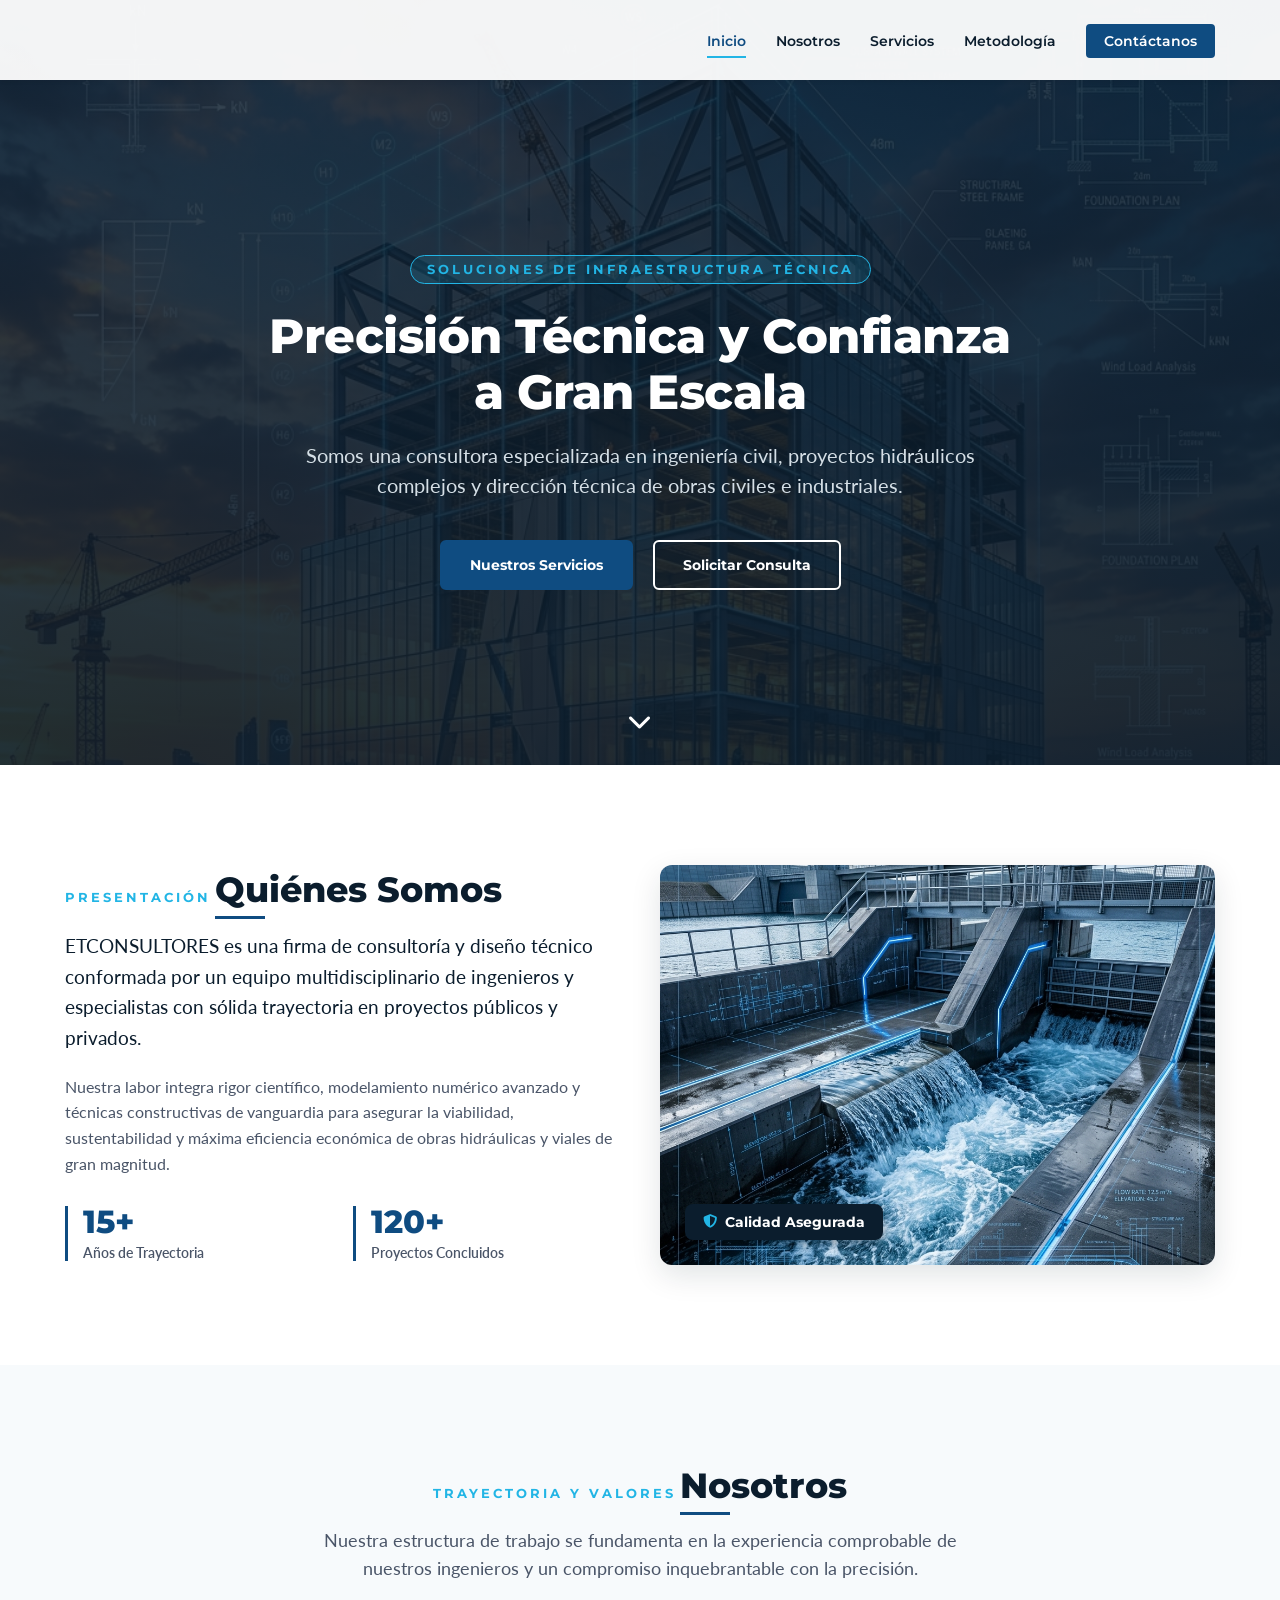
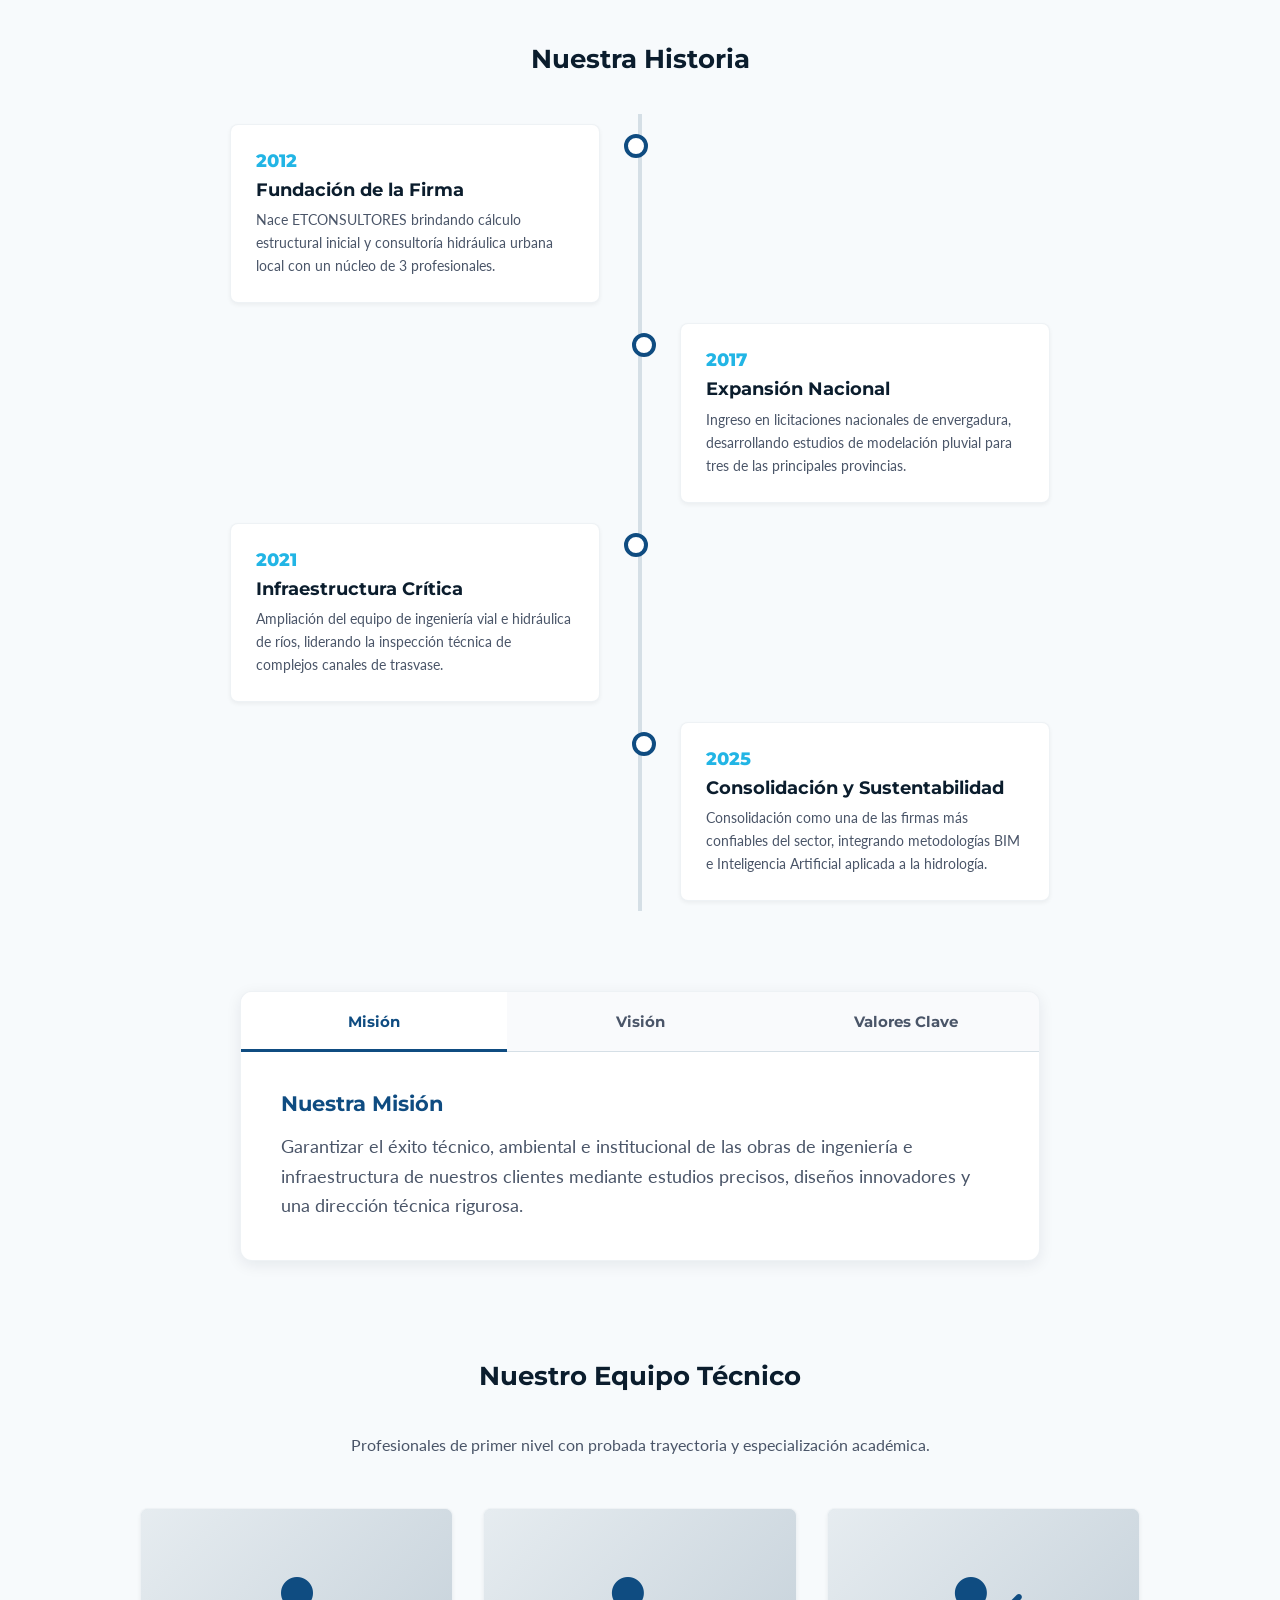
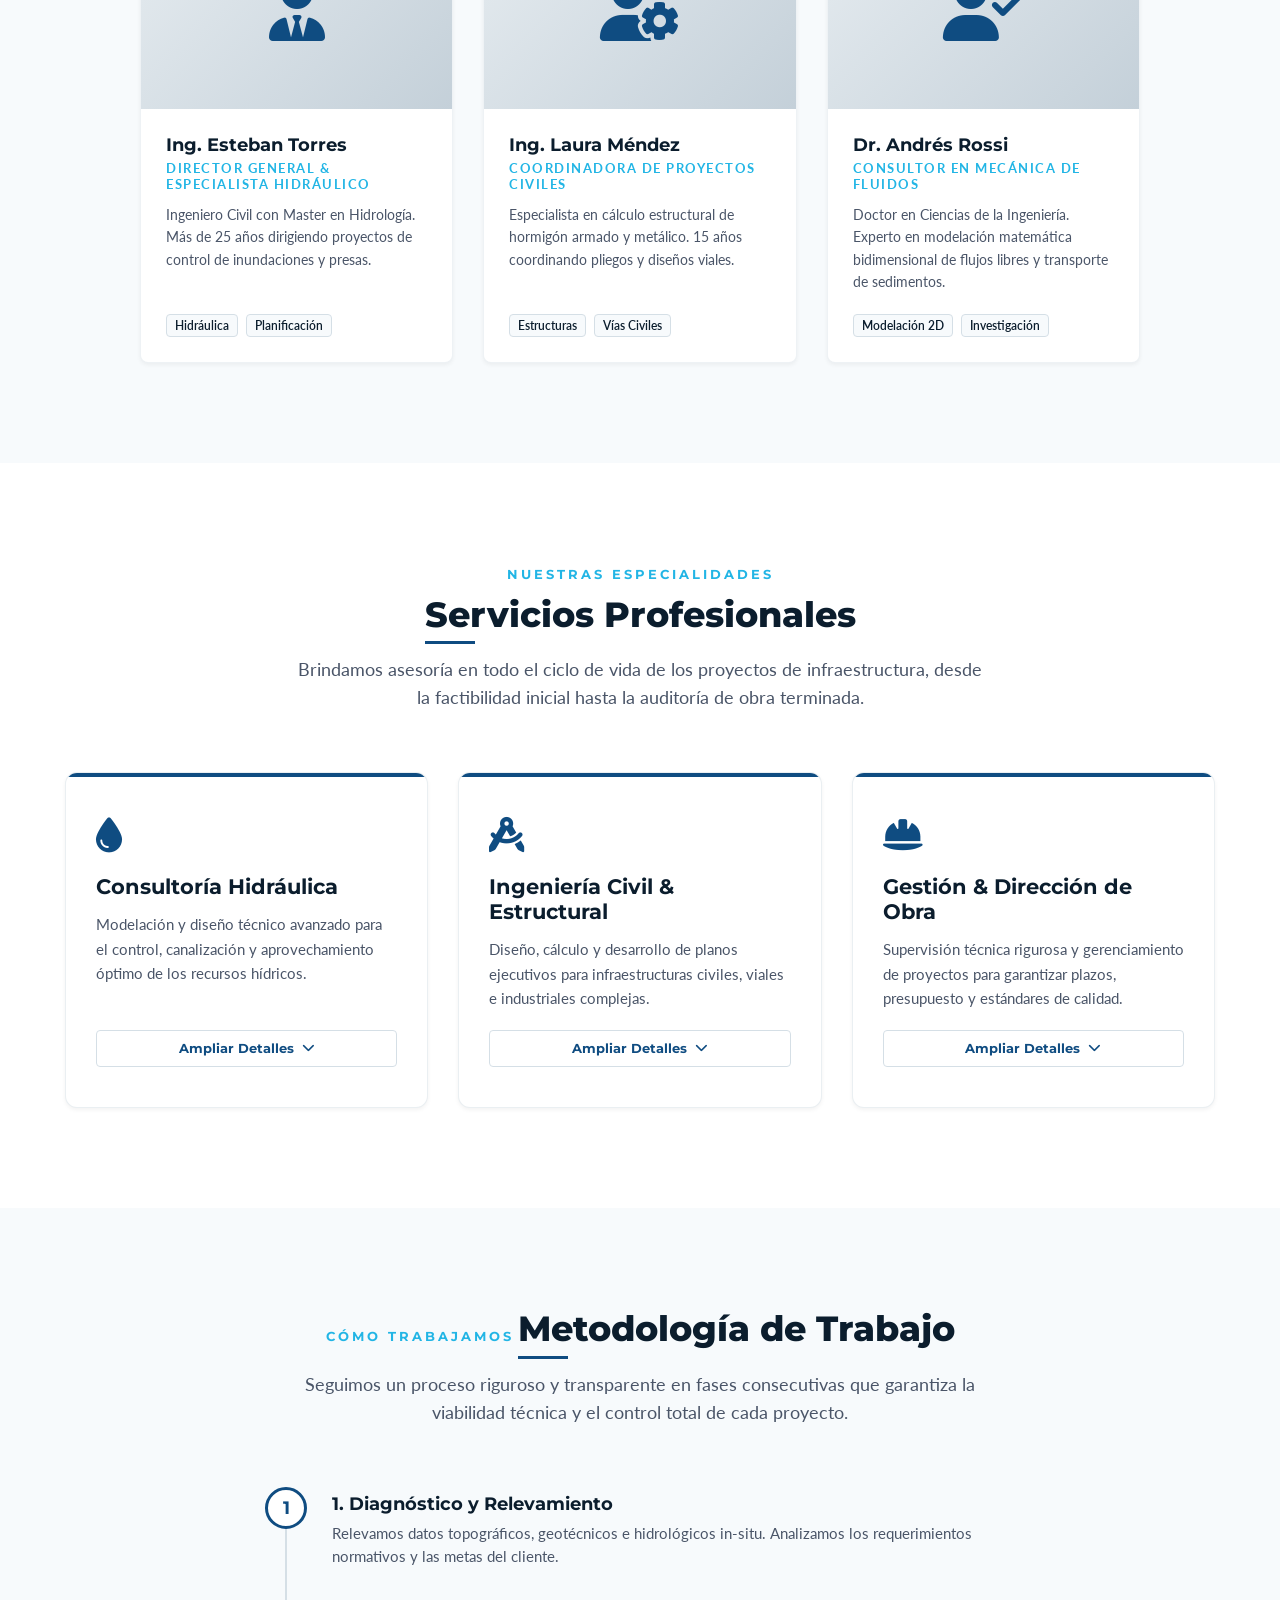
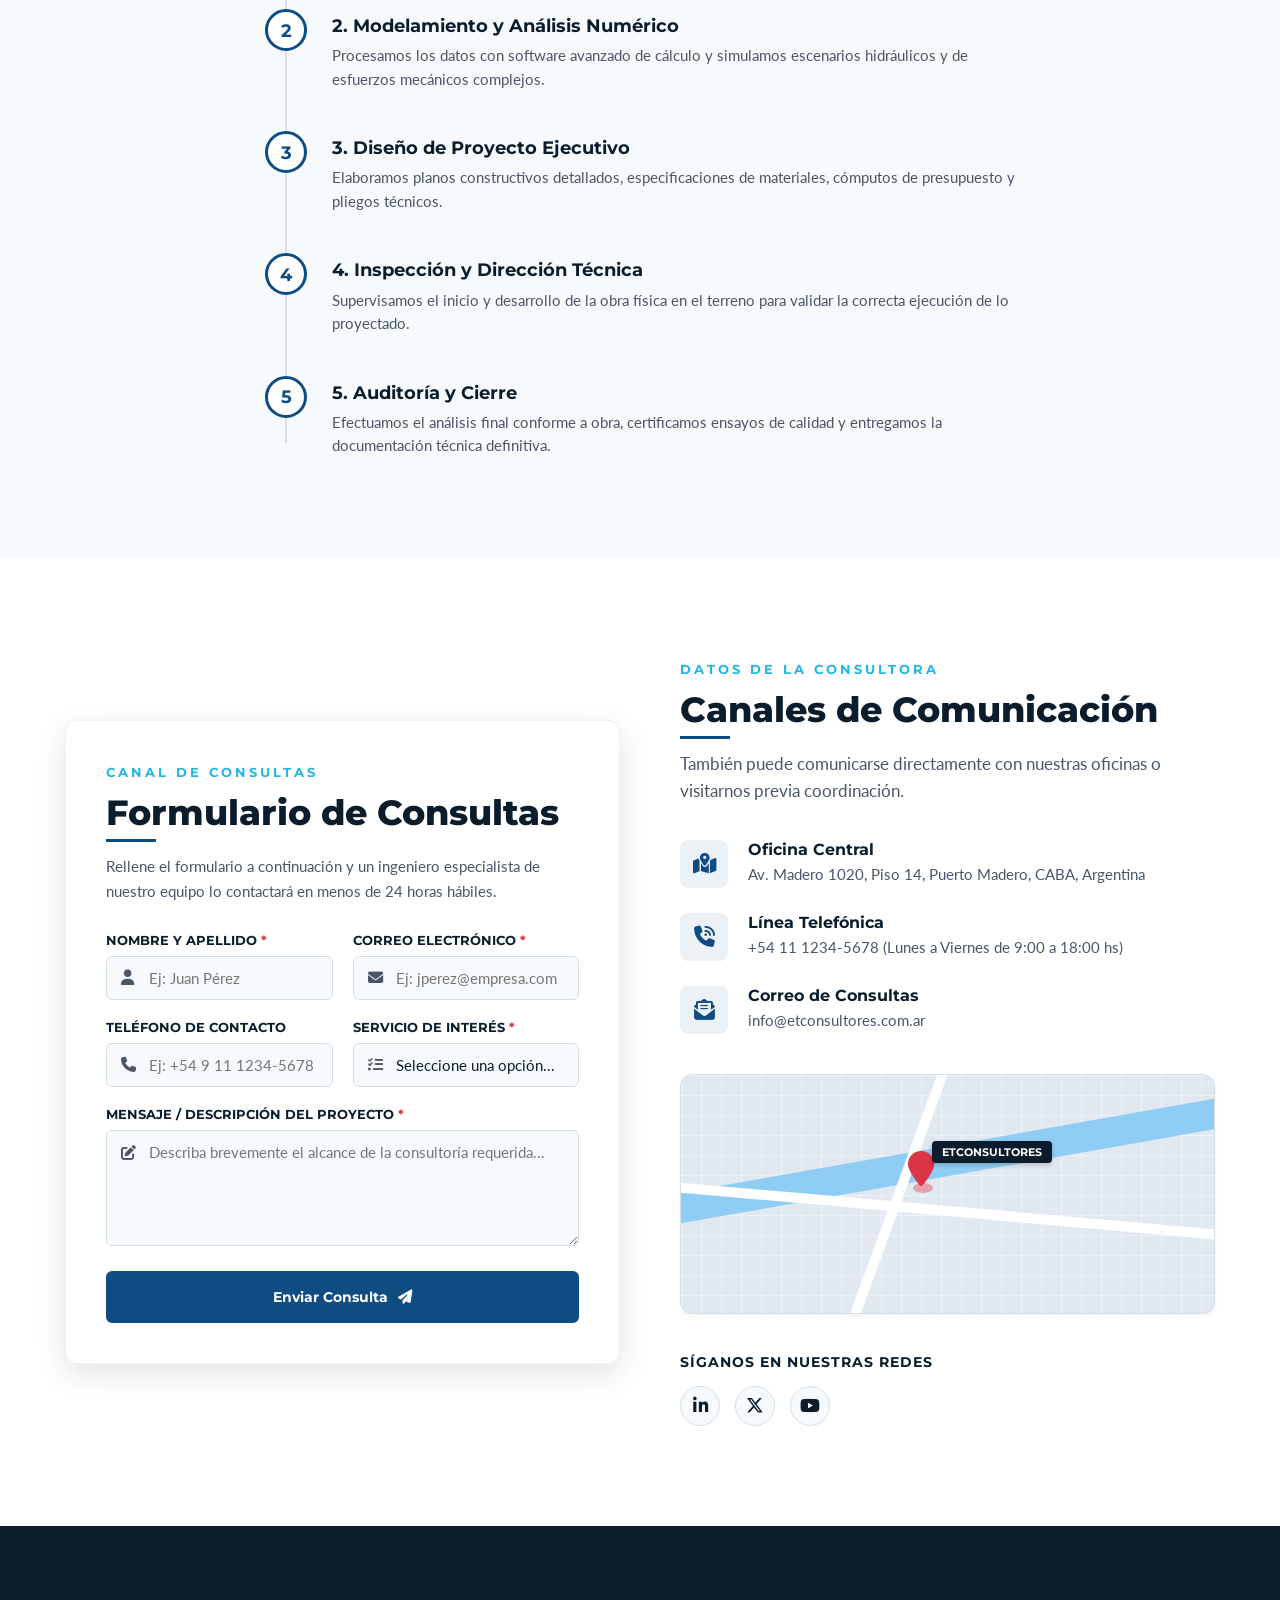
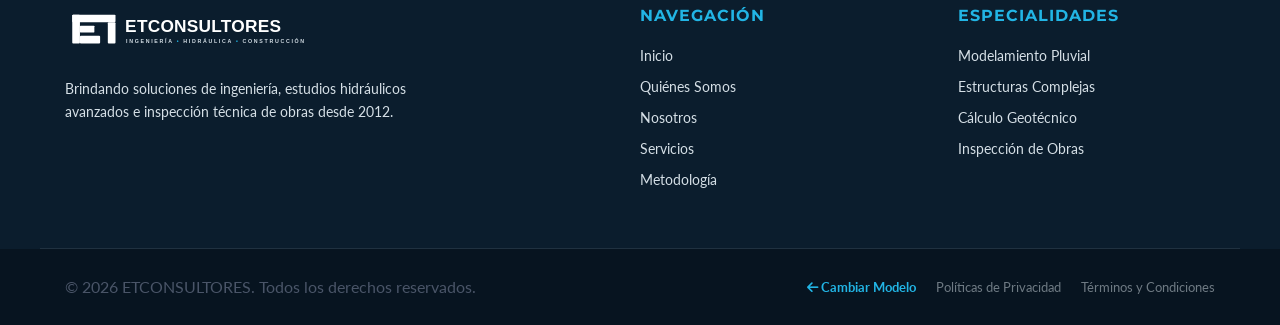
==== model-a/index.html @ f9a7a89b "feat: implement project framework with multi-model landing portal and initial site mockups" ====
<!DOCTYPE html>
<html lang="es">
<head>
  <meta charset="UTF-8">
  <meta name="viewport" content="width=device-width, initial-scale=1.0">
  <meta name="description" content="ETCONSULTORES - Consultoría líder en ingeniería civil, infraestructura hidráulica y gestión de construcción. Experiencia y precisión técnica a gran escala.">
  <title>ETCONSULTORES - Ingeniería • Hidráulica • Construcción</title>
  
  <!-- Preconnect to Google Fonts -->
  <link rel="preconnect" href="https://fonts.googleapis.com">
  <link rel="preconnect" href="https://fonts.gstatic.com" crossorigin>
  <link href="https://fonts.googleapis.com/css2?family=Lato:ital,wght@0,300;0,400;0,700;1,400&family=Montserrat:wght@400;600;700;800&display=swap" rel="stylesheet">
  
  <!-- FontAwesome for icons -->
  <link rel="stylesheet" href="https://cdnjs.cloudflare.com/ajax/libs/font-awesome/6.4.0/css/all.min.css">
  
  <!-- Custom Styles -->
  <link rel="stylesheet" href="styles.css">
</head>
<body>

  <!-- Scroll Progress Indicator -->
  <div class="scroll-progress" id="scrollProgress"></div>

  <!-- Header & Sticky Navigation -->
  <header class="main-header" id="mainHeader">
    <div class="header-container">
      <a href="#inicio" class="logo-link">
        <img src="../assets/logo-dark.svg" alt="ETCONSULTORES Logo" class="header-logo" id="headerLogo">
      </a>
      
      <!-- Desktop Navigation -->
      <nav class="desktop-nav">
        <ul>
          <li><a href="#inicio" class="nav-link active">Inicio</a></li>
          <li><a href="#nosotros" class="nav-link">Nosotros</a></li>
          <li><a href="#servicios" class="nav-link">Servicios</a></li>
          <li><a href="#metodologia" class="nav-link">Metodología</a></li>
          <li><a href="#contacto" class="nav-link btn-nav-cta">Contáctanos</a></li>
        </ul>
      </nav>

      <!-- Mobile Menu Toggle Button -->
      <button class="mobile-menu-toggle" id="menuToggle" aria-label="Abrir menú de navegación">
        <span class="bar"></span>
        <span class="bar"></span>
        <span class="bar"></span>
      </button>
    </div>
  </header>

  <!-- Mobile Overlay Navigation -->
  <div class="mobile-nav-overlay" id="mobileOverlay">
    <nav class="mobile-nav">
      <ul>
        <li><a href="#inicio" class="mobile-nav-link">Inicio</a></li>
        <li><a href="#nosotros" class="mobile-nav-link">Nosotros</a></li>
        <li><a href="#servicios" class="mobile-nav-link">Servicios</a></li>
        <li><a href="#metodologia" class="mobile-nav-link">Metodología</a></li>
        <li><a href="#contacto" class="mobile-nav-link mobile-btn-nav-cta">Contáctanos</a></li>
      </ul>
    </nav>
  </div>

  <main>
    <!-- HERO SECTION -->
    <section id="inicio" class="hero-section" style="background-image: linear-gradient(rgba(11, 29, 45, 0.82), rgba(11, 29, 45, 0.92)), url('../assets/hero-engineering.png');">
      <div class="hero-container">
        <div class="hero-badge animate-on-scroll">SOLUCIONES DE INFRAESTRUCTURA TÉCNICA</div>
        <h1 class="hero-title animate-on-scroll">Precisión Técnica y Confianza a Gran Escala</h1>
        <p class="hero-subtitle animate-on-scroll">
          Somos una consultora especializada en ingeniería civil, proyectos hidráulicos complejos y dirección técnica de obras civiles e industriales.
        </p>
        <div class="hero-actions animate-on-scroll">
          <a href="#servicios" class="btn btn-primary">Nuestros Servicios</a>
          <a href="#contacto" class="btn btn-secondary">Solicitar Consulta</a>
        </div>
      </div>
      <a href="#quienes-somos" class="scroll-down-indicator" aria-label="Bajar a Quiénes Somos">
        <i class="fa-solid fa-chevron-down"></i>
      </a>
    </section>

    <!-- QUIENES SOMOS -->
    <section id="quienes-somos" class="about-summary-section section-padding">
      <div class="container grid-2">
        <div class="about-summary-text animate-on-scroll">
          <span class="section-tag">Presentación</span>
          <h2 class="section-title">Quiénes Somos</h2>
          <p class="text-lead">
            ETCONSULTORES es una firma de consultoría y diseño técnico conformada por un equipo multidisciplinario de ingenieros y especialistas con sólida trayectoria en proyectos públicos y privados.
          </p>
          <p class="text-body">
            Nuestra labor integra rigor científico, modelamiento numérico avanzado y técnicas constructivas de vanguardia para asegurar la viabilidad, sustentabilidad y máxima eficiencia económica de obras hidráulicas y viales de gran magnitud.
          </p>
          <div class="stats-mini-grid">
            <div class="stat-mini-item">
              <span class="stat-number">15+</span>
              <span class="stat-label">Años de Trayectoria</span>
            </div>
            <div class="stat-mini-item">
              <span class="stat-number">120+</span>
              <span class="stat-label">Proyectos Concluidos</span>
            </div>
          </div>
        </div>
        <div class="about-summary-image-wrapper animate-on-scroll">
          <div class="tech-card-image" style="background-image: url('../assets/hero-water.png');">
            <div class="tech-card-badge">
              <i class="fa-solid fa-shield-halved"></i> Calidad Asegurada
            </div>
          </div>
        </div>
      </div>
    </section>

    <!-- NOSOTROS SECTION -->
    <section id="nosotros" class="about-section section-padding bg-light">
      <div class="container">
        <div class="section-header text-center animate-on-scroll">
          <span class="section-tag">Trayectoria y Valores</span>
          <h2 class="section-title">Nosotros</h2>
          <p class="section-desc">
            Nuestra estructura de trabajo se fundamenta en la experiencia comprobable de nuestros ingenieros y un compromiso inquebrantable con la precisión.
          </p>
        </div>

        <!-- TIMELINE HISTÓRICO -->
        <div class="timeline-wrapper animate-on-scroll">
          <h3 class="subsection-title text-center">Nuestra Historia</h3>
          <div class="timeline">
            <div class="timeline-item left">
              <div class="timeline-content">
                <span class="timeline-date">2012</span>
                <h4>Fundación de la Firma</h4>
                <p>Nace ETCONSULTORES brindando cálculo estructural inicial y consultoría hidráulica urbana local con un núcleo de 3 profesionales.</p>
              </div>
            </div>
            <div class="timeline-item right">
              <div class="timeline-content">
                <span class="timeline-date">2017</span>
                <h4>Expansión Nacional</h4>
                <p>Ingreso en licitaciones nacionales de envergadura, desarrollando estudios de modelación pluvial para tres de las principales provincias.</p>
              </div>
            </div>
            <div class="timeline-item left">
              <div class="timeline-content">
                <span class="timeline-date">2021</span>
                <h4>Infraestructura Crítica</h4>
                <p>Ampliación del equipo de ingeniería vial e hidráulica de ríos, liderando la inspección técnica de complejos canales de trasvase.</p>
              </div>
            </div>
            <div class="timeline-item right">
              <div class="timeline-content">
                <span class="timeline-date">2025</span>
                <h4>Consolidación y Sustentabilidad</h4>
                <p>Consolidación como una de las firmas más confiables del sector, integrando metodologías BIM e Inteligencia Artificial aplicada a la hidrología.</p>
              </div>
            </div>
          </div>
        </div>

        <!-- TABS DE MISIÓN, VISIÓN Y VALORES -->
        <div class="tabs-container animate-on-scroll">
          <div class="tabs-header">
            <button class="tab-btn active" data-tab="mision">Misión</button>
            <button class="tab-btn" data-tab="vision">Visión</button>
            <button class="tab-btn" data-tab="valores">Valores Clave</button>
          </div>
          <div class="tabs-content">
            <div class="tab-pane active" id="mision">
              <h4>Nuestra Misión</h4>
              <p class="text-large">
                Garantizar el éxito técnico, ambiental e institucional de las obras de ingeniería e infraestructura de nuestros clientes mediante estudios precisos, diseños innovadores y una dirección técnica rigurosa.
              </p>
            </div>
            <div class="tab-pane" id="vision">
              <h4>Nuestra Visión</h4>
              <p class="text-large">
                Consolidarnos para el año 2030 como la consultora técnica de referencia en ingeniería hidráulica e infraestructura en la región, reconocida por la excelencia analítica, ética profesional e innovación sustentable.
              </p>
            </div>
            <div class="tab-pane" id="valores">
              <h4>Nuestros Valores</h4>
              <div class="valores-grid">
                <div class="valor-card">
                  <i class="fa-solid fa-compass-drafting"></i>
                  <h5>Ingeniería</h5>
                  <p>Soluciones basadas en ciencia y análisis técnico estricto.</p>
                </div>
                <div class="valor-card">
                  <i class="fa-solid fa-bullseye"></i>
                  <h5>Precisión</h5>
                  <p>Modelamiento riguroso y tolerancias óptimas.</p>
                </div>
                <div class="valor-card">
                  <i class="fa-solid fa-building-columns"></i>
                  <h5>Infraestructura</h5>
                  <p>Desarrollo con visión a largo plazo para las comunidades.</p>
                </div>
                <div class="valor-card">
                  <i class="fa-solid fa-handshake"></i>
                  <h5>Confianza</h5>
                  <p>Transparencia técnica y compromiso ético mutuo.</p>
                </div>
              </div>
            </div>
          </div>
        </div>

        <!-- PROFESIONALES DEL EQUIPO -->
        <div class="team-wrapper animate-on-scroll">
          <h3 class="subsection-title text-center">Nuestro Equipo Técnico</h3>
          <p class="subsection-subtitle text-center">Profesionales de primer nivel con probada trayectoria y especialización académica.</p>
          
          <div class="team-grid">
            <!-- Team 1 -->
            <div class="team-card">
              <div class="team-img-placeholder">
                <i class="fa-solid fa-user-tie"></i>
              </div>
              <div class="team-info">
                <h4>Ing. Esteban Torres</h4>
                <span class="team-role">Director General & Especialista Hidráulico</span>
                <p class="team-desc">
                  Ingeniero Civil con Master en Hidrología. Más de 25 años dirigiendo proyectos de control de inundaciones y presas.
                </p>
                <div class="team-skills">
                  <span class="skill-tag">Hidráulica</span>
                  <span class="skill-tag">Planificación</span>
                </div>
              </div>
            </div>
            
            <!-- Team 2 -->
            <div class="team-card">
              <div class="team-img-placeholder">
                <i class="fa-solid fa-user-gear"></i>
              </div>
              <div class="team-info">
                <h4>Ing. Laura Méndez</h4>
                <span class="team-role">Coordinadora de Proyectos Civiles</span>
                <p class="team-desc">
                  Especialista en cálculo estructural de hormigón armado y metálico. 15 años coordinando pliegos y diseños viales.
                </p>
                <div class="team-skills">
                  <span class="skill-tag">Estructuras</span>
                  <span class="skill-tag">Vías Civiles</span>
                </div>
              </div>
            </div>
            
            <!-- Team 3 -->
            <div class="team-card">
              <div class="team-img-placeholder">
                <i class="fa-solid fa-user-check"></i>
              </div>
              <div class="team-info">
                <h4>Dr. Andrés Rossi</h4>
                <span class="team-role">Consultor en Mecánica de Fluidos</span>
                <p class="team-desc">
                  Doctor en Ciencias de la Ingeniería. Experto en modelación matemática bidimensional de flujos libres y transporte de sedimentos.
                </p>
                <div class="team-skills">
                  <span class="skill-tag">Modelación 2D</span>
                  <span class="skill-tag">Investigación</span>
                </div>
              </div>
            </div>
          </div>
        </div>
      </div>
    </section>

    <!-- SERVICIOS SECTION -->
    <section id="servicios" class="services-section section-padding">
      <div class="container">
        <div class="section-header text-center animate-on-scroll">
          <span class="section-tag">Nuestras Especialidades</span>
          <h2 class="section-title">Servicios Profesionales</h2>
          <p class="section-desc">
            Brindamos asesoría en todo el ciclo de vida de los proyectos de infraestructura, desde la factibilidad inicial hasta la auditoría de obra terminada.
          </p>
        </div>

        <div class="services-grid">
          <!-- Service Card 1 -->
          <div class="service-card animate-on-scroll">
            <div class="service-icon"><i class="fa-solid fa-droplet"></i></div>
            <h3>Consultoría Hidráulica</h3>
            <p class="service-summary">
              Modelación y diseño técnico avanzado para el control, canalización y aprovechamiento óptimo de los recursos hídricos.
            </p>
            <div class="service-details">
              <h4>Alcance del Servicio:</h4>
              <ul>
                <li>Estudios de crecidas e inundabilidad fluvial y pluvial.</li>
                <li>Diseño de presas, aliviaderos, estaciones de bombeo y canales.</li>
                <li>Modelación matemática unidimensional y bidimensional.</li>
              </ul>
              <h4>Beneficios Clave:</h4>
              <p class="benefit-text">
                Mitigación efectiva de riesgos de inundación, cumplimiento normativo ambiental estricto y optimización de costos en obras hidráulicas de gran escala.
              </p>
            </div>
            <button class="btn-toggle-service">Ampliar Detalles <i class="fa-solid fa-chevron-down"></i></button>
          </div>

          <!-- Service Card 2 -->
          <div class="service-card animate-on-scroll">
            <div class="service-icon"><i class="fa-solid fa-compass-drafting"></i></div>
            <h3>Ingeniería Civil & Estructural</h3>
            <p class="service-summary">
              Diseño, cálculo y desarrollo de planos ejecutivos para infraestructuras civiles, viales e industriales complejas.
            </p>
            <div class="service-details">
              <h4>Alcance del Servicio:</h4>
              <ul>
                <li>Cálculo de estructuras de hormigón armado, pretensado y metálicas.</li>
                <li>Diseño geométrico de carreteras, accesos e intersecciones.</li>
                <li>Análisis geotécnico y dimensionamiento de fundaciones.</li>
              </ul>
              <h4>Beneficios Clave:</h4>
              <p class="benefit-text">
                Máxima seguridad estructural, optimización en el consumo de materiales (acero/hormigón) y generación de pliegos técnicos listos para licitación.
              </p>
            </div>
            <button class="btn-toggle-service">Ampliar Detalles <i class="fa-solid fa-chevron-down"></i></button>
          </div>

          <!-- Service Card 3 -->
          <div class="service-card animate-on-scroll">
            <div class="service-icon"><i class="fa-solid fa-helmet-safety"></i></div>
            <h3>Gestión & Dirección de Obra</h3>
            <p class="service-summary">
              Supervisión técnica rigurosa y gerenciamiento de proyectos para garantizar plazos, presupuesto y estándares de calidad.
            </p>
            <div class="service-details">
              <h4>Alcance del Servicio:</h4>
              <ul>
                <li>Auditorías e inspecciones técnicas de obra periódicas.</li>
                <li>Control y planificación de avance físico-financiero (BIM-5D).</li>
                <li>Aseguramiento y control de calidad de materiales en sitio.</li>
              </ul>
              <h4>Beneficios Clave:</h4>
              <p class="benefit-text">
                Minimización de desvíos presupuestarios, prevención de demoras constructivas y garantía contractual del cumplimiento estricto del proyecto ejecutivo.
              </p>
            </div>
            <button class="btn-toggle-service">Ampliar Detalles <i class="fa-solid fa-chevron-down"></i></button>
          </div>
        </div>
      </div>
    </section>

    <!-- METODOLOGÍA SECTION -->
    <section id="metodologia" class="methodology-section section-padding bg-light">
      <div class="container">
        <div class="section-header text-center animate-on-scroll">
          <span class="section-tag">Cómo Trabajamos</span>
          <h2 class="section-title">Metodología de Trabajo</h2>
          <p class="section-desc">
            Seguimos un proceso riguroso y transparente en fases consecutivas que garantiza la viabilidad técnica y el control total de cada proyecto.
          </p>
        </div>

        <div class="stepper-wrapper animate-on-scroll">
          <div class="step-item">
            <div class="step-circle">1</div>
            <div class="step-content">
              <h4>1. Diagnóstico y Relevamiento</h4>
              <p>Relevamos datos topográficos, geotécnicos e hidrológicos in-situ. Analizamos los requerimientos normativos y las metas del cliente.</p>
            </div>
          </div>
          <div class="step-item">
            <div class="step-circle">2</div>
            <div class="step-content">
              <h4>2. Modelamiento y Análisis Numérico</h4>
              <p>Procesamos los datos con software avanzado de cálculo y simulamos escenarios hidráulicos y de esfuerzos mecánicos complejos.</p>
            </div>
          </div>
          <div class="step-item">
            <div class="step-circle">3</div>
            <div class="step-content">
              <h4>3. Diseño de Proyecto Ejecutivo</h4>
              <p>Elaboramos planos constructivos detallados, especificaciones de materiales, cómputos de presupuesto y pliegos técnicos.</p>
            </div>
          </div>
          <div class="step-item">
            <div class="step-circle">4</div>
            <div class="step-content">
              <h4>4. Inspección y Dirección Técnica</h4>
              <p>Supervisamos el inicio y desarrollo de la obra física en el terreno para validar la correcta ejecución de lo proyectado.</p>
            </div>
          </div>
          <div class="step-item">
            <div class="step-circle">5</div>
            <div class="step-content">
              <h4>5. Auditoría y Cierre</h4>
              <p>Efectuamos el análisis final conforme a obra, certificamos ensayos de calidad y entregamos la documentación técnica definitiva.</p>
            </div>
          </div>
        </div>
      </div>
    </section>

    <!-- CONTACTO SECTION -->
    <section id="contacto" class="contact-section section-padding">
      <div class="container grid-2">
        <!-- Contact Form Side -->
        <div class="contact-form-wrapper animate-on-scroll">
          <span class="section-tag">Canal de Consultas</span>
          <h2 class="section-title">Formulario de Consultas</h2>
          <p class="contact-form-intro">
            Rellene el formulario a continuación y un ingeniero especialista de nuestro equipo lo contactará en menos de 24 horas hábiles.
          </p>

          <form id="contactForm" class="contact-form" novalidate>
            <div class="form-row grid-2">
              <div class="form-group">
                <label for="name">Nombre y Apellido <span class="required">*</span></label>
                <div class="input-wrapper">
                  <i class="fa-solid fa-user"></i>
                  <input type="text" id="name" name="name" placeholder="Ej: Juan Pérez" required>
                </div>
                <span class="error-msg" id="nameError">El nombre es requerido y no debe contener números.</span>
              </div>
              <div class="form-group">
                <label for="email">Correo Electrónico <span class="required">*</span></label>
                <div class="input-wrapper">
                  <i class="fa-solid fa-envelope"></i>
                  <input type="email" id="email" name="email" placeholder="Ej: jperez@empresa.com" required>
                </div>
                <span class="error-msg" id="emailError">Ingrese un correo electrónico válido.</span>
              </div>
            </div>

            <div class="form-row grid-2">
              <div class="form-group">
                <label for="phone">Teléfono de Contacto</label>
                <div class="input-wrapper">
                  <i class="fa-solid fa-phone"></i>
                  <input type="tel" id="phone" name="phone" placeholder="Ej: +54 9 11 1234-5678">
                </div>
                <span class="error-msg" id="phoneError">Ingrese un número telefónico válido (solo números y signos + o -).</span>
              </div>
              <div class="form-group">
                <label for="service">Servicio de Interés <span class="required">*</span></label>
                <div class="input-wrapper">
                  <i class="fa-solid fa-list-check"></i>
                  <select id="service" name="service" required>
                    <option value="" disabled selected>Seleccione una opción...</option>
                    <option value="hidraulica">Consultoría Hidráulica</option>
                    <option value="ingenieria">Ingeniería Civil & Estructural</option>
                    <option value="direccion">Gestión & Dirección de Obra</option>
                    <option value="otro">Otras Consultas Especiales</option>
                  </select>
                </div>
                <span class="error-msg" id="serviceError">Seleccione un servicio de interés.</span>
              </div>
            </div>

            <div class="form-group">
              <label for="message">Mensaje / Descripción del Proyecto <span class="required">*</span></label>
              <div class="input-wrapper textarea-wrapper">
                <i class="fa-solid fa-pen-to-square"></i>
                <textarea id="message" name="message" rows="5" placeholder="Describa brevemente el alcance de la consultoría requerida..." required></textarea>
              </div>
              <span class="error-msg" id="messageError">El mensaje es requerido (mínimo 15 caracteres).</span>
            </div>

            <div class="form-submit">
              <button type="submit" class="btn btn-primary btn-submit" id="submitBtn">
                <span>Enviar Consulta</span> <i class="fa-solid fa-paper-plane"></i>
              </button>
            </div>

            <!-- Success/Error Global Banners -->
            <div class="form-status success" id="formSuccess">
              <i class="fa-solid fa-circle-check"></i> ¡Consulta enviada con éxito! Nos comunicaremos a la brevedad.
            </div>
            <div class="form-status error" id="formError">
              <i class="fa-solid fa-circle-xmark"></i> Por favor corrija los campos marcados en rojo antes de enviar.
            </div>
          </form>
        </div>

        <!-- Contact Info & Map Side -->
        <div class="contact-info-wrapper animate-on-scroll">
          <span class="section-tag">Datos de la Consultora</span>
          <h2 class="section-title">Canales de Comunicación</h2>
          <p class="contact-info-intro">
            También puede comunicarse directamente con nuestras oficinas o visitarnos previa coordinación.
          </p>

          <div class="contact-methods">
            <div class="method-item">
              <div class="method-icon"><i class="fa-solid fa-map-location-dot"></i></div>
              <div class="method-text">
                <h5>Oficina Central</h5>
                <p>Av. Madero 1020, Piso 14, Puerto Madero, CABA, Argentina</p>
              </div>
            </div>
            <div class="method-item">
              <div class="method-icon"><i class="fa-solid fa-phone-volume"></i></div>
              <div class="method-text">
                <h5>Línea Telefónica</h5>
                <p>+54 11 1234-5678 (Lunes a Viernes de 9:00 a 18:00 hs)</p>
              </div>
            </div>
            <div class="method-item">
              <div class="method-icon"><i class="fa-solid fa-envelope-open-text"></i></div>
              <div class="method-text">
                <h5>Correo de Consultas</h5>
                <p>info@etconsultores.com.ar</p>
              </div>
            </div>
          </div>

          <!-- CSS Mockup Map -->
          <div class="map-mockup">
            <div class="map-grid-pattern"></div>
            <div class="map-river"></div>
            <div class="map-road-1"></div>
            <div class="map-road-2"></div>
            <div class="map-pin">
              <i class="fa-solid fa-location-pin"></i>
              <div class="map-pin-pulse"></div>
            </div>
            <div class="map-label">ETCONSULTORES</div>
          </div>

          <!-- Social Channels -->
          <div class="social-channels">
            <h5>Síganos en nuestras Redes</h5>
            <div class="social-icons">
              <a href="#" class="social-link" aria-label="LinkedIn"><i class="fa-brands fa-linkedin-in"></i></a>
              <a href="#" class="social-link" aria-label="Twitter"><i class="fa-brands fa-x-twitter"></i></a>
              <a href="#" class="social-link" aria-label="YouTube"><i class="fa-brands fa-youtube"></i></a>
            </div>
          </div>
        </div>
      </div>
    </section>
  </main>

  <!-- FOOTER -->
  <footer class="main-footer">
    <div class="container footer-grid">
      <div class="footer-brand">
        <img src="../assets/logo-light.svg" alt="ETCONSULTORES Logo" class="footer-logo">
        <p>
          Brindando soluciones de ingeniería, estudios hidráulicos avanzados e inspección técnica de obras desde 2012.
        </p>
      </div>
      <div class="footer-links">
        <h5>Navegación</h5>
        <ul>
          <li><a href="#inicio">Inicio</a></li>
          <li><a href="#quienes-somos">Quiénes Somos</a></li>
          <li><a href="#nosotros">Nosotros</a></li>
          <li><a href="#servicios">Servicios</a></li>
          <li><a href="#metodologia">Metodología</a></li>
        </ul>
      </div>
      <div class="footer-specialties">
        <h5>Especialidades</h5>
        <ul>
          <li><a href="#servicios">Modelamiento Pluvial</a></li>
          <li><a href="#servicios">Estructuras Complejas</a></li>
          <li><a href="#servicios">Cálculo Geotécnico</a></li>
          <li><a href="#servicios">Inspección de Obras</a></li>
        </ul>
      </div>
    </div>
    <div class="footer-bottom">
      <div class="container footer-bottom-flex">
        <p>&copy; 2026 ETCONSULTORES. Todos los derechos reservados.</p>
        <div class="footer-extra-links">
          <a href="../index.html" class="back-to-portal-btn"><i class="fa-solid fa-arrow-left"></i> Cambiar Modelo</a>
          <a href="#">Políticas de Privacidad</a>
          <a href="#">Términos y Condiciones</a>
        </div>
      </div>
    </div>
  </footer>

  <!-- Custom Scripts -->
  <script src="app.js"></script>
</body>
</html>
---- model-a/styles.css ----
/* model-a/styles.css - Estilo Corporativo Técnico Premium */
:root {
  --color-dark: #0B1D2D;
  --color-medium: #0F4C81;
  --color-light-blue: #22B5E5;
  --color-gray-light: #D5DFE6;
  --color-gray-dark: #4A5568;
  --color-white: #FFFFFF;
  --color-bg-light: #F7FAFC;
  --color-success: #28A745;
  --color-error: #DC3545;
  --font-titles: 'Montserrat', sans-serif;
  --font-body: 'Lato', sans-serif;
  --header-height: 80px;
  --shadow-sm: 0 2px 4px rgba(0,0,0,0.05);
  --shadow-md: 0 4px 15px rgba(11, 29, 45, 0.08);
  --shadow-lg: 0 10px 30px rgba(11, 29, 45, 0.12);
  --transition-smooth: all 0.3s cubic-bezier(0.25, 0.8, 0.25, 1);
}

/* Base Styles */
* {
  margin: 0;
  padding: 0;
  box-sizing: border-box;
}

html {
  font-family: var(--font-body);
  scroll-behavior: smooth;
  scroll-padding-top: var(--header-height);
  color: var(--color-dark);
  background-color: var(--color-white);
  -webkit-font-smoothing: antialiased;
}

body {
  overflow-x: hidden;
}

h1, h2, h3, h4, h5, h6 {
  font-family: var(--font-titles);
  font-weight: 700;
  line-height: 1.2;
}

p {
  line-height: 1.6;
  font-size: 1rem;
  color: var(--color-gray-dark);
}

.container {
  width: 100%;
  max-width: 1200px;
  margin: 0 auto;
  padding: 0 25px;
}

.grid-2 {
  display: grid;
  grid-template-columns: repeat(2, 1fr);
  gap: 40px;
  align-items: center;
}

.section-padding {
  padding: 100px 0;
}

.bg-light {
  background-color: var(--color-bg-light);
}

/* Scroll Progress Bar */
.scroll-progress {
  position: fixed;
  top: 0;
  left: 0;
  height: 4px;
  background-color: var(--color-light-blue);
  width: 0%;
  z-index: 1001;
  transition: width 0.1s ease-out;
}

/* Section Header Utility */
.section-header {
  max-width: 700px;
  margin: 0 auto 60px auto;
}

.text-center {
  text-align: center;
}

.section-tag {
  display: inline-block;
  font-family: var(--font-titles);
  color: var(--color-light-blue);
  font-size: 0.8rem;
  font-weight: 700;
  text-transform: uppercase;
  letter-spacing: 3px;
  margin-bottom: 12px;
}

.section-title {
  font-size: 2.2rem;
  font-weight: 800;
  margin-bottom: 20px;
  position: relative;
  display: inline-block;
}

.section-title::after {
  content: '';
  position: absolute;
  bottom: -8px;
  left: 50%;
  transform: translateX(-50%);
  width: 50px;
  height: 3px;
  background-color: var(--color-medium);
}

.section-padding:not(.text-center) .section-title::after {
  left: 0;
  transform: none;
}

.section-desc {
  font-size: 1.1rem;
  color: var(--color-gray-dark);
}

/* Buttons */
.btn {
  display: inline-flex;
  align-items: center;
  justify-content: center;
  font-family: var(--font-titles);
  font-weight: 700;
  font-size: 0.9rem;
  padding: 14px 28px;
  border-radius: 6px;
  transition: var(--transition-smooth);
  cursor: pointer;
  text-decoration: none;
  gap: 10px;
}

.btn-primary {
  background-color: var(--color-medium);
  color: var(--color-white);
  border: 2px solid var(--color-medium);
}

.btn-primary:hover {
  background-color: var(--color-light-blue);
  border-color: var(--color-light-blue);
  color: var(--color-dark);
  box-shadow: 0 4px 15px rgba(34, 181, 229, 0.3);
  transform: translateY(-2px);
}

.btn-secondary {
  background-color: transparent;
  color: var(--color-white);
  border: 2px solid var(--color-white);
}

.btn-secondary:hover {
  background-color: var(--color-white);
  color: var(--color-dark);
  transform: translateY(-2px);
}

/* HEADER & NAVBAR */
.main-header {
  position: fixed;
  top: 0;
  left: 0;
  width: 100%;
  height: var(--header-height);
  background-color: rgba(255, 255, 255, 0.95);
  box-shadow: var(--shadow-sm);
  z-index: 1000;
  transition: var(--transition-smooth);
}

.main-header.scrolled {
  background-color: var(--color-white);
  height: 70px;
  box-shadow: var(--shadow-md);
}

.header-container {
  max-width: 1200px;
  margin: 0 auto;
  height: 100%;
  display: flex;
  justify-content: space-between;
  align-items: center;
  padding: 0 25px;
}

.logo-link {
  display: flex;
  align-items: center;
}

.header-logo {
  max-height: 48px;
  width: auto;
  transition: var(--transition-smooth);
}

.desktop-nav ul {
  display: flex;
  list-style: none;
  align-items: center;
  gap: 30px;
}

.nav-link {
  text-decoration: none;
  color: var(--color-dark);
  font-family: var(--font-titles);
  font-weight: 600;
  font-size: 0.9rem;
  transition: var(--transition-smooth);
  position: relative;
  padding: 8px 0;
}

.nav-link::after {
  content: '';
  position: absolute;
  bottom: 0;
  left: 0;
  width: 0;
  height: 2px;
  background-color: var(--color-light-blue);
  transition: var(--transition-smooth);
}

.nav-link:hover, .nav-link.active {
  color: var(--color-medium);
}

.nav-link:hover::after, .nav-link.active::after {
  width: 100%;
}

.btn-nav-cta {
  background-color: var(--color-medium);
  color: var(--color-white) !important;
  padding: 8px 18px !important;
  border-radius: 4px;
}

.btn-nav-cta::after {
  display: none;
}

.btn-nav-cta:hover {
  background-color: var(--color-light-blue) !important;
  color: var(--color-dark) !important;
  transform: scale(1.03);
}

/* Mobile Toggle */
.mobile-menu-toggle {
  display: none;
  background: none;
  border: none;
  cursor: pointer;
  flex-direction: column;
  justify-content: space-between;
  width: 26px;
  height: 20px;
}

.mobile-menu-toggle .bar {
  width: 100%;
  height: 3px;
  background-color: var(--color-dark);
  border-radius: 2px;
  transition: var(--transition-smooth);
}

/* Mobile Navigation Overlay */
.mobile-nav-overlay {
  position: fixed;
  top: 0;
  left: 100%;
  width: 100%;
  height: 100vh;
  background-color: var(--color-dark);
  z-index: 999;
  display: flex;
  justify-content: center;
  align-items: center;
  transition: all 0.4s cubic-bezier(0.165, 0.84, 0.44, 1);
}

.mobile-nav-overlay.open {
  left: 0;
}

.mobile-nav ul {
  display: flex;
  flex-direction: column;
  align-items: center;
  gap: 25px;
  list-style: none;
}

.mobile-nav-link {
  color: var(--color-white);
  text-decoration: none;
  font-family: var(--font-titles);
  font-size: 1.5rem;
  font-weight: 700;
  transition: var(--transition-smooth);
}

.mobile-nav-link:hover {
  color: var(--color-light-blue);
}

.mobile-btn-nav-cta {
  background-color: var(--color-medium);
  color: var(--color-white);
  padding: 10px 30px;
  border-radius: 30px;
  font-size: 1.2rem;
}

/* Hamburger active animation */
.mobile-menu-toggle.active .bar:nth-child(1) {
  transform: translateY(8.5px) rotate(45deg);
  background-color: var(--color-white);
}

.mobile-menu-toggle.active .bar:nth-child(2) {
  opacity: 0;
}

.mobile-menu-toggle.active .bar:nth-child(3) {
  transform: translateY(-8.5px) rotate(-45deg);
  background-color: var(--color-white);
}

/* HERO SECTION */
.hero-section {
  min-height: 85vh;
  display: flex;
  align-items: center;
  position: relative;
  background-size: cover;
  background-position: center;
  background-attachment: fixed;
  color: var(--color-white);
  padding-top: var(--header-height);
}

.hero-container {
  max-width: 800px;
  margin: 0 auto;
  padding: 0 25px;
  text-align: center;
}

.hero-badge {
  display: inline-block;
  background-color: rgba(34, 181, 229, 0.15);
  border: 1px solid var(--color-light-blue);
  color: var(--color-light-blue);
  font-family: var(--font-titles);
  font-size: 0.8rem;
  font-weight: 700;
  letter-spacing: 3px;
  padding: 6px 16px;
  border-radius: 30px;
  margin-bottom: 25px;
}

.hero-title {
  font-size: 3rem;
  font-weight: 800;
  margin-bottom: 20px;
  letter-spacing: -0.5px;
  line-height: 1.15;
}

.hero-subtitle {
  font-size: 1.25rem;
  color: var(--color-gray-light);
  margin-bottom: 40px;
  line-height: 1.5;
}

.hero-actions {
  display: flex;
  justify-content: center;
  gap: 20px;
}

.scroll-down-indicator {
  position: absolute;
  bottom: 30px;
  left: 50%;
  transform: translateX(-50%);
  color: var(--color-white);
  font-size: 1.5rem;
  animation: bounce 2s infinite;
  text-decoration: none;
  cursor: pointer;
  z-index: 5;
}

@keyframes bounce {
  0%, 20%, 50%, 80%, 100% { transform: translateY(0) translateX(-50%); }
  40% { transform: translateY(-10px) translateX(-50%); }
  60% { transform: translateY(-5px) translateX(-50%); }
}

/* QUIENES SOMOS SUMMARY */
.text-lead {
  font-size: 1.2rem;
  font-weight: 400;
  line-height: 1.6;
  margin-bottom: 20px;
  color: var(--color-dark);
}

.text-body {
  margin-bottom: 30px;
}

.stats-mini-grid {
  display: grid;
  grid-template-columns: repeat(2, 1fr);
  gap: 20px;
}

.stat-mini-item {
  border-left: 3px solid var(--color-medium);
  padding-left: 15px;
}

.stat-number {
  display: block;
  font-family: var(--font-titles);
  font-size: 2rem;
  font-weight: 800;
  color: var(--color-medium);
  line-height: 1;
  margin-bottom: 4px;
}

.stat-label {
  font-size: 0.85rem;
  color: var(--color-gray-dark);
  font-weight: 600;
}

.about-summary-image-wrapper {
  height: 400px;
  display: flex;
  justify-content: center;
  align-items: center;
}

.tech-card-image {
  width: 100%;
  height: 100%;
  border-radius: 12px;
  background-size: cover;
  background-position: center;
  box-shadow: var(--shadow-lg);
  position: relative;
  overflow: hidden;
}

.tech-card-badge {
  position: absolute;
  bottom: 25px;
  left: 25px;
  background-color: var(--color-dark);
  color: var(--color-white);
  padding: 10px 18px;
  border-radius: 8px;
  font-family: var(--font-titles);
  font-size: 0.85rem;
  font-weight: 700;
  display: flex;
  align-items: center;
  gap: 8px;
  box-shadow: 0 4px 10px rgba(0,0,0,0.3);
}

.tech-card-badge i {
  color: var(--color-light-blue);
}

/* HISTORIC TIMELINE */
.timeline-wrapper {
  margin-bottom: 80px;
}

.subsection-title {
  font-size: 1.6rem;
  margin-bottom: 40px;
}

.timeline {
  position: relative;
  max-width: 900px;
  margin: 0 auto;
}

.timeline::after {
  content: '';
  position: absolute;
  width: 4px;
  background-color: var(--color-gray-light);
  top: 0;
  bottom: 0;
  left: 50%;
  margin-left: -2px;
}

.timeline-item {
  padding: 10px 40px;
  position: relative;
  width: 50%;
  box-sizing: border-box;
}

.timeline-item::after {
  content: '';
  position: absolute;
  width: 16px;
  height: 16px;
  right: -8px;
  background-color: var(--color-white);
  border: 4px solid var(--color-medium);
  top: 20px;
  border-radius: 50%;
  z-index: 1;
  transition: var(--transition-smooth);
}

.timeline-item.right::after {
  left: -8px;
}

.timeline-item.left {
  left: 0;
}

.timeline-item.right {
  left: 50%;
}

.timeline-content {
  padding: 25px;
  background-color: var(--color-white);
  border-radius: 8px;
  box-shadow: var(--shadow-sm);
  border: 1px solid rgba(213, 223, 230, 0.4);
  position: relative;
}

.timeline-item:hover::after {
  background-color: var(--color-light-blue);
  transform: scale(1.3);
}

.timeline-date {
  display: inline-block;
  font-family: var(--font-titles);
  font-weight: 800;
  color: var(--color-light-blue);
  font-size: 1.1rem;
  margin-bottom: 8px;
}

.timeline-content h4 {
  font-size: 1.1rem;
  margin-bottom: 8px;
  color: var(--color-dark);
}

.timeline-content p {
  font-size: 0.9rem;
}

/* MISSION VISION TABS */
.tabs-container {
  max-width: 800px;
  margin: 0 auto 100px auto;
  background-color: var(--color-white);
  border-radius: 12px;
  box-shadow: var(--shadow-md);
  overflow: hidden;
  border: 1px solid rgba(213, 223, 230, 0.4);
}

.tabs-header {
  display: flex;
  background-color: rgba(213, 223, 230, 0.15);
  border-bottom: 1px solid var(--color-gray-light);
}

.tab-btn {
  flex: 1;
  padding: 20px;
  background: none;
  border: none;
  font-family: var(--font-titles);
  font-weight: 700;
  font-size: 0.95rem;
  color: var(--color-gray-dark);
  cursor: pointer;
  transition: var(--transition-smooth);
  position: relative;
}

.tab-btn:hover {
  color: var(--color-medium);
  background-color: rgba(255,255,255,0.5);
}

.tab-btn.active {
  color: var(--color-medium);
  background-color: var(--color-white);
}

.tab-btn.active::after {
  content: '';
  position: absolute;
  bottom: -1px;
  left: 0;
  width: 100%;
  height: 3px;
  background-color: var(--color-medium);
}

.tabs-content {
  padding: 40px;
}

.tab-pane {
  display: none;
  animation: fadeIn 0.4s ease-out forwards;
}

.tab-pane.active {
  display: block;
}

.tab-pane h4 {
  font-size: 1.3rem;
  margin-bottom: 15px;
  color: var(--color-medium);
}

.text-large {
  font-size: 1.15rem;
  line-height: 1.6;
}

/* VALORES GRID */
.valores-grid {
  display: grid;
  grid-template-columns: repeat(2, 1fr);
  gap: 25px;
  margin-top: 20px;
}

.valor-card {
  display: flex;
  gap: 15px;
}

.valor-card i {
  font-size: 1.5rem;
  color: var(--color-light-blue);
  margin-top: 3px;
}

.valor-card h5 {
  font-size: 1.05rem;
  margin-bottom: 6px;
}

.valor-card p {
  font-size: 0.88rem;
}

/* TEAM WRAPPER */
.team-wrapper {
  max-width: 1000px;
  margin: 0 auto;
}

.subsection-subtitle {
  color: var(--color-gray-dark);
  margin-bottom: 50px;
}

.team-grid {
  display: grid;
  grid-template-columns: repeat(3, 1fr);
  gap: 30px;
}

.team-card {
  background-color: var(--color-white);
  border-radius: 8px;
  overflow: hidden;
  box-shadow: var(--shadow-sm);
  border: 1px solid rgba(213, 223, 230, 0.4);
  transition: var(--transition-smooth);
  display: flex;
  flex-direction: column;
}

.team-card:hover {
  transform: translateY(-5px);
  box-shadow: var(--shadow-lg);
  border-color: rgba(34, 181, 229, 0.3);
}

.team-img-placeholder {
  height: 200px;
  background-color: var(--color-gray-light);
  display: flex;
  justify-content: center;
  align-items: center;
  font-size: 4rem;
  color: var(--color-medium);
  background-image: linear-gradient(135deg, #e6ecf0 0%, #c4d0d9 100%);
}

.team-info {
  padding: 25px;
  flex-grow: 1;
  display: flex;
  flex-direction: column;
}

.team-info h4 {
  font-size: 1.15rem;
  margin-bottom: 4px;
}

.team-role {
  font-size: 0.82rem;
  font-weight: 700;
  color: var(--color-light-blue);
  text-transform: uppercase;
  letter-spacing: 1.5px;
  display: block;
  margin-bottom: 12px;
}

.team-desc {
  font-size: 0.88rem;
  margin-bottom: 20px;
  flex-grow: 1;
}

.team-skills {
  display: flex;
  gap: 8px;
  flex-wrap: wrap;
}

.skill-tag {
  background-color: var(--color-bg-light);
  border: 1px solid var(--color-gray-light);
  color: var(--color-dark);
  font-size: 0.75rem;
  font-weight: 600;
  padding: 3px 8px;
  border-radius: 4px;
}

/* SERVICES SECTION */
.services-grid {
  display: grid;
  grid-template-columns: repeat(3, 1fr);
  gap: 30px;
}

.service-card {
  background-color: var(--color-white);
  border: 1px solid rgba(213, 223, 230, 0.5);
  border-radius: 12px;
  padding: 40px 30px;
  box-shadow: var(--shadow-sm);
  transition: var(--transition-smooth);
  display: flex;
  flex-direction: column;
  position: relative;
  overflow: hidden;
}

.service-card::before {
  content: '';
  position: absolute;
  top: 0;
  left: 0;
  width: 100%;
  height: 4px;
  background-color: var(--color-medium);
}

.service-card:hover {
  transform: translateY(-5px);
  box-shadow: var(--shadow-lg);
  border-color: rgba(15, 76, 129, 0.2);
}

.service-icon {
  font-size: 2.2rem;
  color: var(--color-medium);
  margin-bottom: 20px;
}

.service-card h3 {
  font-size: 1.3rem;
  margin-bottom: 12px;
  color: var(--color-dark);
}

.service-summary {
  font-size: 0.95rem;
  margin-bottom: 20px;
  flex-grow: 1;
}

.service-details {
  max-height: 0;
  opacity: 0;
  overflow: hidden;
  transition: all 0.5s cubic-bezier(0.165, 0.84, 0.44, 1);
  border-top: 0px solid var(--color-gray-light);
  padding-top: 0;
}

.service-card.expanded .service-details {
  max-height: 500px;
  opacity: 1;
  padding-top: 20px;
  border-top-width: 1px;
  margin-bottom: 20px;
}

.service-details h4 {
  font-size: 0.9rem;
  color: var(--color-medium);
  text-transform: uppercase;
  margin-bottom: 10px;
  letter-spacing: 1px;
}

.service-details ul {
  list-style-type: none;
  margin-bottom: 15px;
}

.service-details ul li {
  font-size: 0.85rem;
  color: var(--color-gray-dark);
  margin-bottom: 6px;
  padding-left: 15px;
  position: relative;
}

.service-details ul li::before {
  content: '▪';
  position: absolute;
  left: 0;
  color: var(--color-light-blue);
}

.benefit-text {
  font-size: 0.85rem;
  font-style: italic;
  background-color: var(--color-bg-light);
  padding: 10px;
  border-left: 2px solid var(--color-light-blue);
  border-radius: 0 4px 4px 0;
}

.btn-toggle-service {
  background: none;
  border: 1px solid var(--color-gray-light);
  color: var(--color-medium);
  font-family: var(--font-titles);
  font-weight: 700;
  font-size: 0.8rem;
  padding: 10px 15px;
  border-radius: 4px;
  cursor: pointer;
  display: inline-flex;
  align-items: center;
  justify-content: center;
  gap: 8px;
  transition: var(--transition-smooth);
}

.btn-toggle-service:hover {
  background-color: var(--color-medium);
  color: var(--color-white);
  border-color: var(--color-medium);
}

.service-card.expanded .btn-toggle-service {
  background-color: var(--color-gray-light);
  color: var(--color-dark);
  border-color: var(--color-gray-light);
}

.service-card.expanded .btn-toggle-service i {
  transform: rotate(180deg);
}

.btn-toggle-service i {
  transition: transform 0.3s;
}

/* METHODOLOGY SECTION */
.stepper-wrapper {
  max-width: 750px;
  margin: 0 auto;
  position: relative;
}

.stepper-wrapper::before {
  content: '';
  position: absolute;
  top: 15px;
  bottom: 15px;
  left: 20px;
  width: 2px;
  background-color: var(--color-gray-light);
}

.step-item {
  display: flex;
  gap: 25px;
  margin-bottom: 40px;
  position: relative;
}

.step-item:last-child {
  margin-bottom: 0;
}

.step-circle {
  width: 42px;
  height: 42px;
  border-radius: 50%;
  background-color: var(--color-white);
  border: 3px solid var(--color-medium);
  color: var(--color-medium);
  display: flex;
  justify-content: center;
  align-items: center;
  font-family: var(--font-titles);
  font-weight: 700;
  font-size: 1.1rem;
  z-index: 2;
  transition: var(--transition-smooth);
  flex-shrink: 0;
}

.step-content {
  padding-top: 6px;
}

.step-content h4 {
  font-size: 1.1rem;
  margin-bottom: 8px;
  color: var(--color-dark);
}

.step-content p {
  font-size: 0.92rem;
}

.step-item:hover .step-circle {
  background-color: var(--color-medium);
  color: var(--color-white);
  transform: scale(1.1);
}

/* CONTACT SECTION */
.contact-section {
  position: relative;
}

.contact-form-wrapper {
  background-color: var(--color-white);
  border-radius: 12px;
  box-shadow: var(--shadow-lg);
  padding: 40px;
  border: 1px solid rgba(213, 223, 230, 0.4);
}

.contact-form-intro {
  margin-bottom: 30px;
  font-size: 0.95rem;
}

.form-group {
  margin-bottom: 20px;
}

.form-row {
  margin-bottom: 0px;
}

.form-row.grid-2 {
  gap: 20px;
  align-items: start;
}

label {
  display: block;
  font-family: var(--font-titles);
  font-weight: 700;
  font-size: 0.8rem;
  margin-bottom: 8px;
  color: var(--color-dark);
  text-transform: uppercase;
}

.required {
  color: var(--color-error);
}

.input-wrapper {
  position: relative;
  display: flex;
  align-items: center;
}

.input-wrapper i {
  position: absolute;
  left: 15px;
  color: var(--color-gray-dark);
  font-size: 0.95rem;
  pointer-events: none;
  transition: var(--transition-smooth);
}

.input-wrapper input,
.input-wrapper select,
.input-wrapper textarea {
  width: 100%;
  padding: 12px 15px 12px 42px;
  border: 1.5px solid var(--color-gray-light);
  border-radius: 6px;
  font-family: var(--font-body);
  font-size: 0.95rem;
  color: var(--color-dark);
  transition: var(--transition-smooth);
  background-color: var(--color-bg-light);
}

.input-wrapper select {
  appearance: none;
  cursor: pointer;
}

.textarea-wrapper i {
  top: 15px;
  margin-top: 0;
}

.input-wrapper textarea {
  resize: vertical;
}

/* Focus and validation states */
.input-wrapper input:focus,
.input-wrapper select:focus,
.input-wrapper textarea:focus {
  outline: none;
  border-color: var(--color-medium);
  background-color: var(--color-white);
  box-shadow: 0 0 0 3px rgba(15, 76, 129, 0.15);
}

.input-wrapper input:focus + i,
.input-wrapper select:focus + i,
.input-wrapper textarea:focus + i {
  color: var(--color-medium);
}

/* Interactive Validation */
.form-group.invalid input,
.form-group.invalid select,
.form-group.invalid textarea {
  border-color: var(--color-error);
  background-color: rgba(220, 53, 69, 0.02);
}

.form-group.invalid i {
  color: var(--color-error);
}

.form-group.invalid .error-msg {
  display: block;
}

.form-group.valid input,
.form-group.valid select,
.form-group.valid textarea {
  border-color: var(--color-success);
}

.form-group.valid i {
  color: var(--color-success);
}

.error-msg {
  display: none;
  font-size: 0.75rem;
  color: var(--color-error);
  font-weight: 600;
  margin-top: 6px;
}

.form-submit {
  margin-top: 25px;
}

.btn-submit {
  width: 100%;
  padding: 15px;
}

.form-status {
  display: none;
  padding: 15px;
  border-radius: 6px;
  font-size: 0.9rem;
  font-weight: 700;
  margin-top: 20px;
  animation: fadeIn 0.4s ease-out;
  align-items: center;
  gap: 10px;
}

.form-status.success {
  background-color: rgba(40, 167, 69, 0.1);
  color: var(--color-success);
  border: 1px solid var(--color-success);
}

.form-status.error {
  background-color: rgba(220, 53, 69, 0.1);
  color: var(--color-error);
  border: 1px solid var(--color-error);
}

/* CONTACT INFO & MAP */
.contact-info-wrapper {
  padding-left: 20px;
}

.contact-info-intro {
  font-size: 1.05rem;
  margin-bottom: 35px;
}

.contact-methods {
  display: flex;
  flex-direction: column;
  gap: 25px;
  margin-bottom: 40px;
}

.method-item {
  display: flex;
  gap: 20px;
  align-items: flex-start;
}

.method-icon {
  width: 48px;
  height: 48px;
  border-radius: 8px;
  background-color: rgba(15, 76, 129, 0.08);
  color: var(--color-medium);
  display: flex;
  justify-content: center;
  align-items: center;
  font-size: 1.3rem;
  flex-shrink: 0;
}

.method-text h5 {
  font-size: 1rem;
  margin-bottom: 4px;
}

.method-text p {
  font-size: 0.92rem;
}

/* MOCKUP MAP DESIGN IN PURE CSS */
.map-mockup {
  height: 240px;
  background-color: #E2E8F0;
  border-radius: 12px;
  border: 1px solid var(--color-gray-light);
  overflow: hidden;
  position: relative;
  box-shadow: var(--shadow-sm);
  margin-bottom: 40px;
}

.map-grid-pattern {
  position: absolute;
  top: 0;
  left: 0;
  width: 100%;
  height: 100%;
  background-image: 
    linear-gradient(rgba(255, 255, 255, 0.4) 1px, transparent 1px),
    linear-gradient(90deg, rgba(255, 255, 255, 0.4) 1px, transparent 1px);
  background-size: 20px 20px;
}

.map-river {
  position: absolute;
  width: 120%;
  height: 30px;
  background-color: #90CDF4;
  top: 30%;
  left: -10%;
  transform: rotate(-10deg);
  border-radius: 10px;
}

.map-road-1 {
  position: absolute;
  width: 10px;
  height: 120%;
  background-color: #FFF;
  left: 40%;
  top: -10%;
  transform: rotate(20deg);
}

.map-road-2 {
  position: absolute;
  width: 120%;
  height: 10px;
  background-color: #FFF;
  top: 55%;
  left: -10%;
  transform: rotate(5deg);
}

.map-pin {
  position: absolute;
  top: 48%;
  left: 45%;
  font-size: 2.2rem;
  color: var(--color-error);
  transform: translate(-50%, -100%);
  z-index: 10;
}

.map-pin-pulse {
  position: absolute;
  width: 20px;
  height: 10px;
  background: rgba(220, 53, 69, 0.4);
  border-radius: 50%;
  bottom: -4px;
  left: 5px;
  transform: scale(1);
  animation: pulse 2s infinite;
  z-index: 9;
}

@keyframes pulse {
  0% { transform: scale(0.6); opacity: 1; }
  100% { transform: scale(2.2); opacity: 0; }
}

.map-label {
  position: absolute;
  top: 28%;
  left: 47%;
  background-color: var(--color-dark);
  color: var(--color-white);
  padding: 4px 10px;
  border-radius: 4px;
  font-family: var(--font-titles);
  font-size: 0.7rem;
  font-weight: 700;
  box-shadow: 0 2px 5px rgba(0,0,0,0.2);
  z-index: 11;
}

/* SOCIAL CHANNELS */
.social-channels h5 {
  font-size: 0.9rem;
  text-transform: uppercase;
  margin-bottom: 15px;
  color: var(--color-dark);
  letter-spacing: 1px;
}

.social-icons {
  display: flex;
  gap: 15px;
}

.social-link {
  width: 40px;
  height: 40px;
  border-radius: 50%;
  background-color: var(--color-bg-light);
  border: 1px solid var(--color-gray-light);
  color: var(--color-dark);
  display: flex;
  justify-content: center;
  align-items: center;
  font-size: 1.1rem;
  transition: var(--transition-smooth);
  text-decoration: none;
}

.social-link:hover {
  background-color: var(--color-medium);
  color: var(--color-white);
  border-color: var(--color-medium);
  transform: translateY(-3px);
}

/* MAIN FOOTER */
.main-footer {
  background-color: var(--color-dark);
  color: var(--color-white);
  padding: 80px 0 0 0;
  font-family: var(--font-body);
}

.footer-grid {
  display: grid;
  grid-template-columns: 2fr 1fr 1fr;
  gap: 60px;
  padding-bottom: 60px;
  border-bottom: 1px solid rgba(213, 223, 230, 0.1);
}

.footer-brand img {
  max-height: 48px;
  width: auto;
  margin-bottom: 20px;
}

.footer-brand p {
  color: var(--color-gray-light);
  font-size: 0.9rem;
  max-width: 380px;
}

.footer-links h5,
.footer-specialties h5 {
  font-family: var(--font-titles);
  font-size: 1rem;
  margin-bottom: 20px;
  text-transform: uppercase;
  letter-spacing: 1px;
  color: var(--color-light-blue);
}

.footer-links ul,
.footer-specialties ul {
  list-style: none;
  display: flex;
  flex-direction: column;
  gap: 12px;
}

.footer-links ul li a,
.footer-specialties ul li a {
  color: var(--color-gray-light);
  text-decoration: none;
  font-size: 0.9rem;
  transition: var(--transition-smooth);
}

.footer-links ul li a:hover,
.footer-specialties ul li a:hover {
  color: var(--color-white);
  padding-left: 5px;
}

.footer-bottom {
  background-color: rgba(5, 13, 21, 0.5);
  padding: 25px 0;
  font-size: 0.82rem;
  color: rgba(213, 223, 230, 0.5);
}

.footer-bottom-flex {
  display: flex;
  justify-content: space-between;
  align-items: center;
}

.footer-extra-links {
  display: flex;
  gap: 20px;
}

.footer-extra-links a {
  color: rgba(213, 223, 230, 0.5);
  text-decoration: none;
  transition: var(--transition-smooth);
}

.footer-extra-links a:hover {
  color: var(--color-white);
}

.back-to-portal-btn {
  color: var(--color-light-blue) !important;
  font-weight: 700;
}

/* ENTRANCE ANIMATIONS (Scroll Observer) */
.animate-on-scroll {
  opacity: 0;
  transform: translateY(30px);
  transition: opacity 0.8s ease-out, transform 0.8s cubic-bezier(0.165, 0.84, 0.44, 1);
}

.animate-on-scroll.appear {
  opacity: 1;
  transform: translateY(0);
}

/* Animation delays */
.hero-badge.appear { transition-delay: 0.1s; }
.hero-title.appear { transition-delay: 0.2s; }
.hero-subtitle.appear { transition-delay: 0.3s; }
.hero-actions.appear { transition-delay: 0.4s; }

/* RESPONSIVE DESIGN */
@media (max-width: 1024px) {
  .team-grid {
    grid-template-columns: repeat(2, 1fr);
  }
  
  .services-grid {
    grid-template-columns: 1fr;
    max-width: 650px;
    margin: 0 auto;
  }
  
  .timeline::after {
    left: 30px;
  }
  
  .timeline-item {
    width: 100%;
    padding-left: 70px;
    padding-right: 0;
  }
  
  .timeline-item.right {
    left: 0;
  }
  
  .timeline-item::after {
    left: 22px !important;
    right: auto !important;
  }
}

@media (max-width: 768px) {
  .grid-2 {
    grid-template-columns: 1fr;
    gap: 40px;
  }
  
  .section-padding {
    padding: 60px 0;
  }
  
  .mobile-menu-toggle {
    display: flex;
  }
  
  .desktop-nav {
    display: none;
  }
  
  .hero-title {
    font-size: 2.2rem;
  }
  
  .hero-subtitle {
    font-size: 1.1rem;
  }
  
  .hero-actions {
    flex-direction: column;
    gap: 15px;
  }
  
  .about-summary-image-wrapper {
    height: 300px;
  }
  
  .valores-grid {
    grid-template-columns: 1fr;
  }
  
  .team-grid {
    grid-template-columns: 1fr;
    max-width: 400px;
    margin: 0 auto;
  }
  
  .contact-info-wrapper {
    padding-left: 0;
  }
  
  .footer-grid {
    grid-template-columns: 1fr;
    gap: 40px;
  }
  
  .footer-bottom-flex {
    flex-direction: column;
    gap: 15px;
    text-align: center;
  }
}
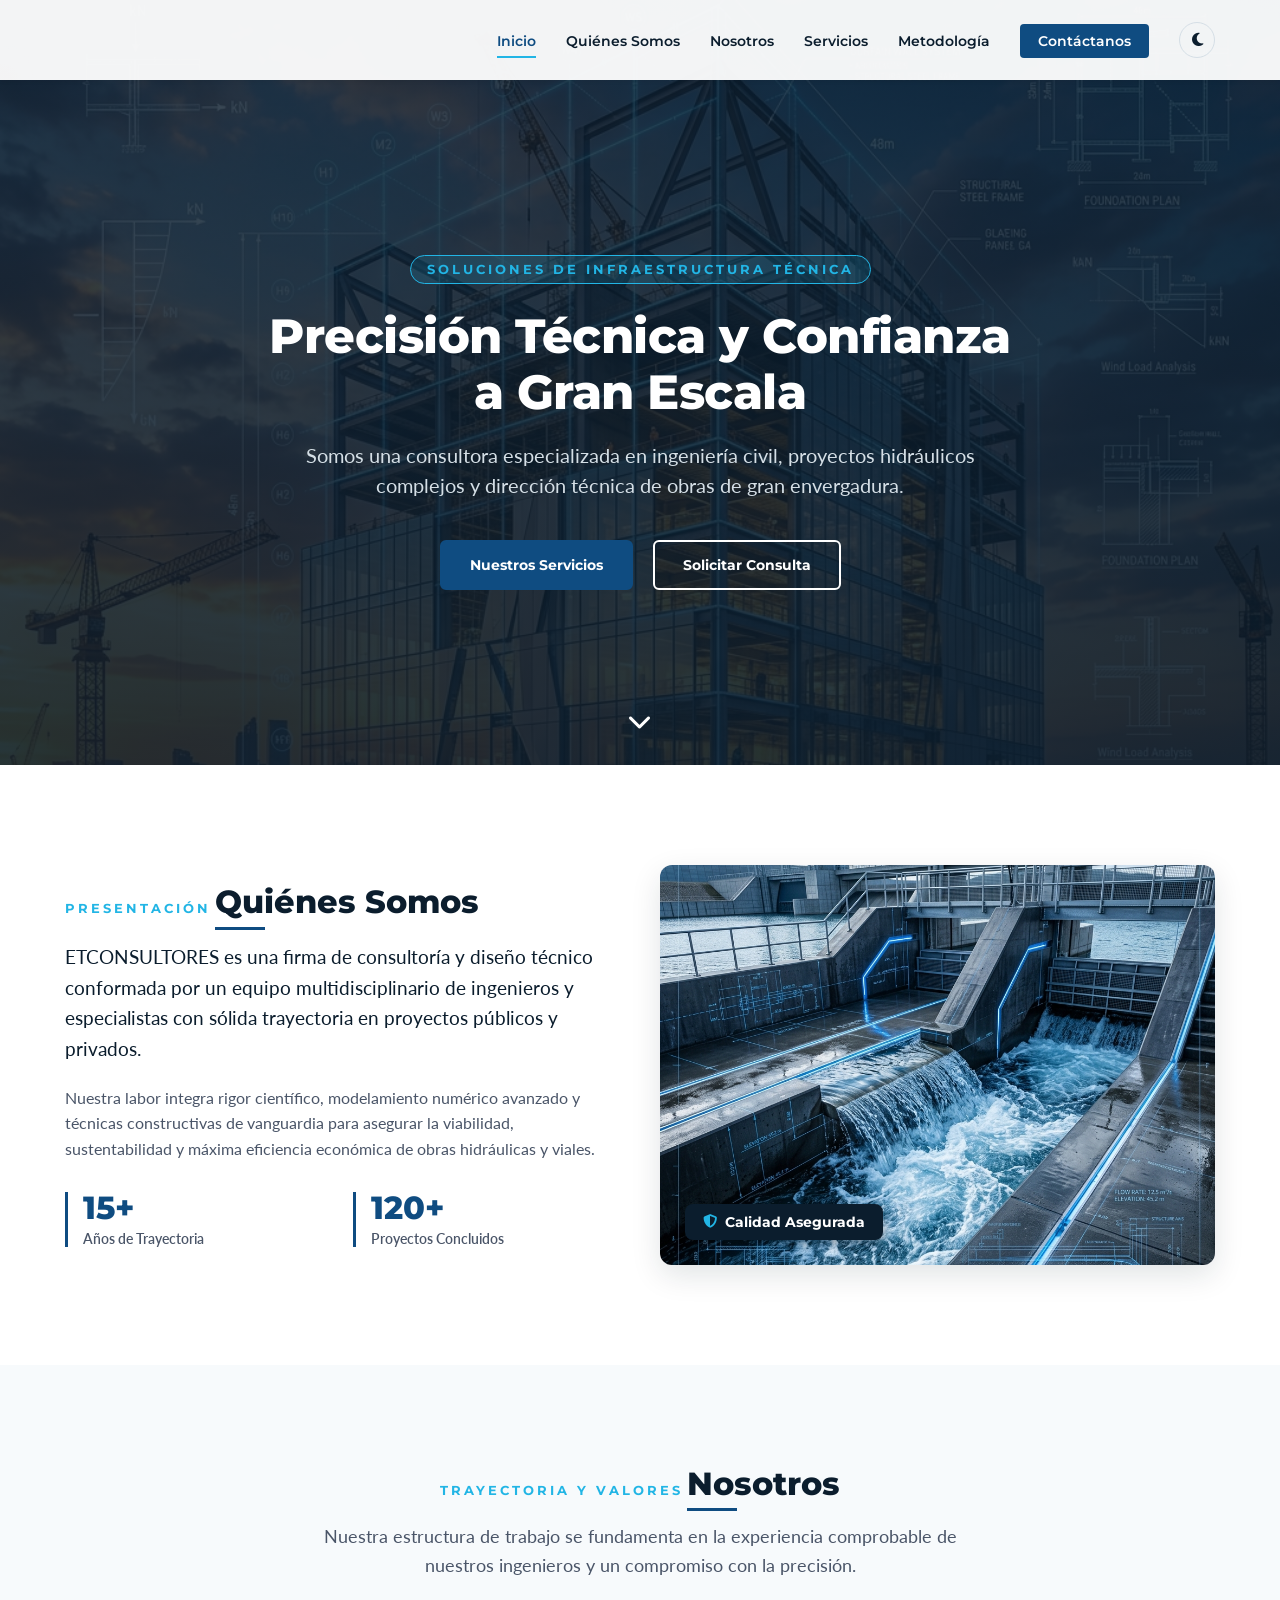
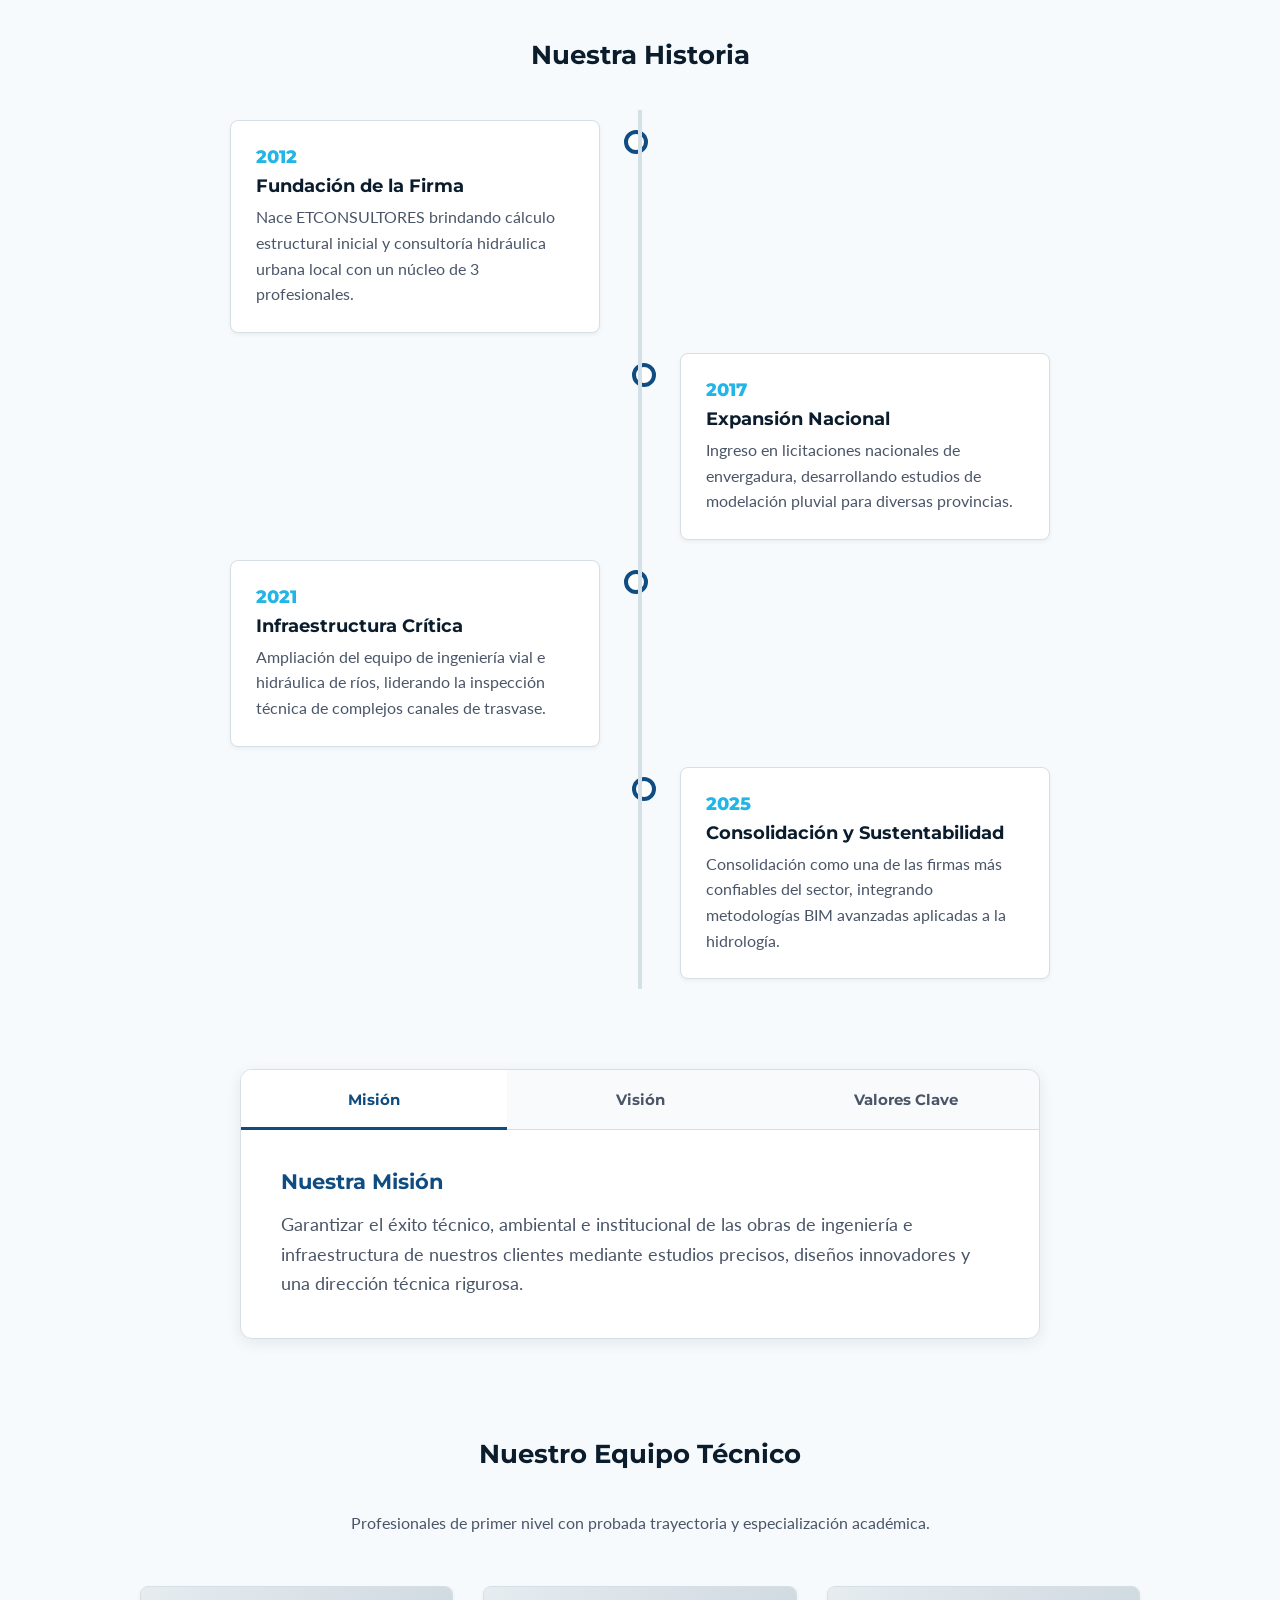
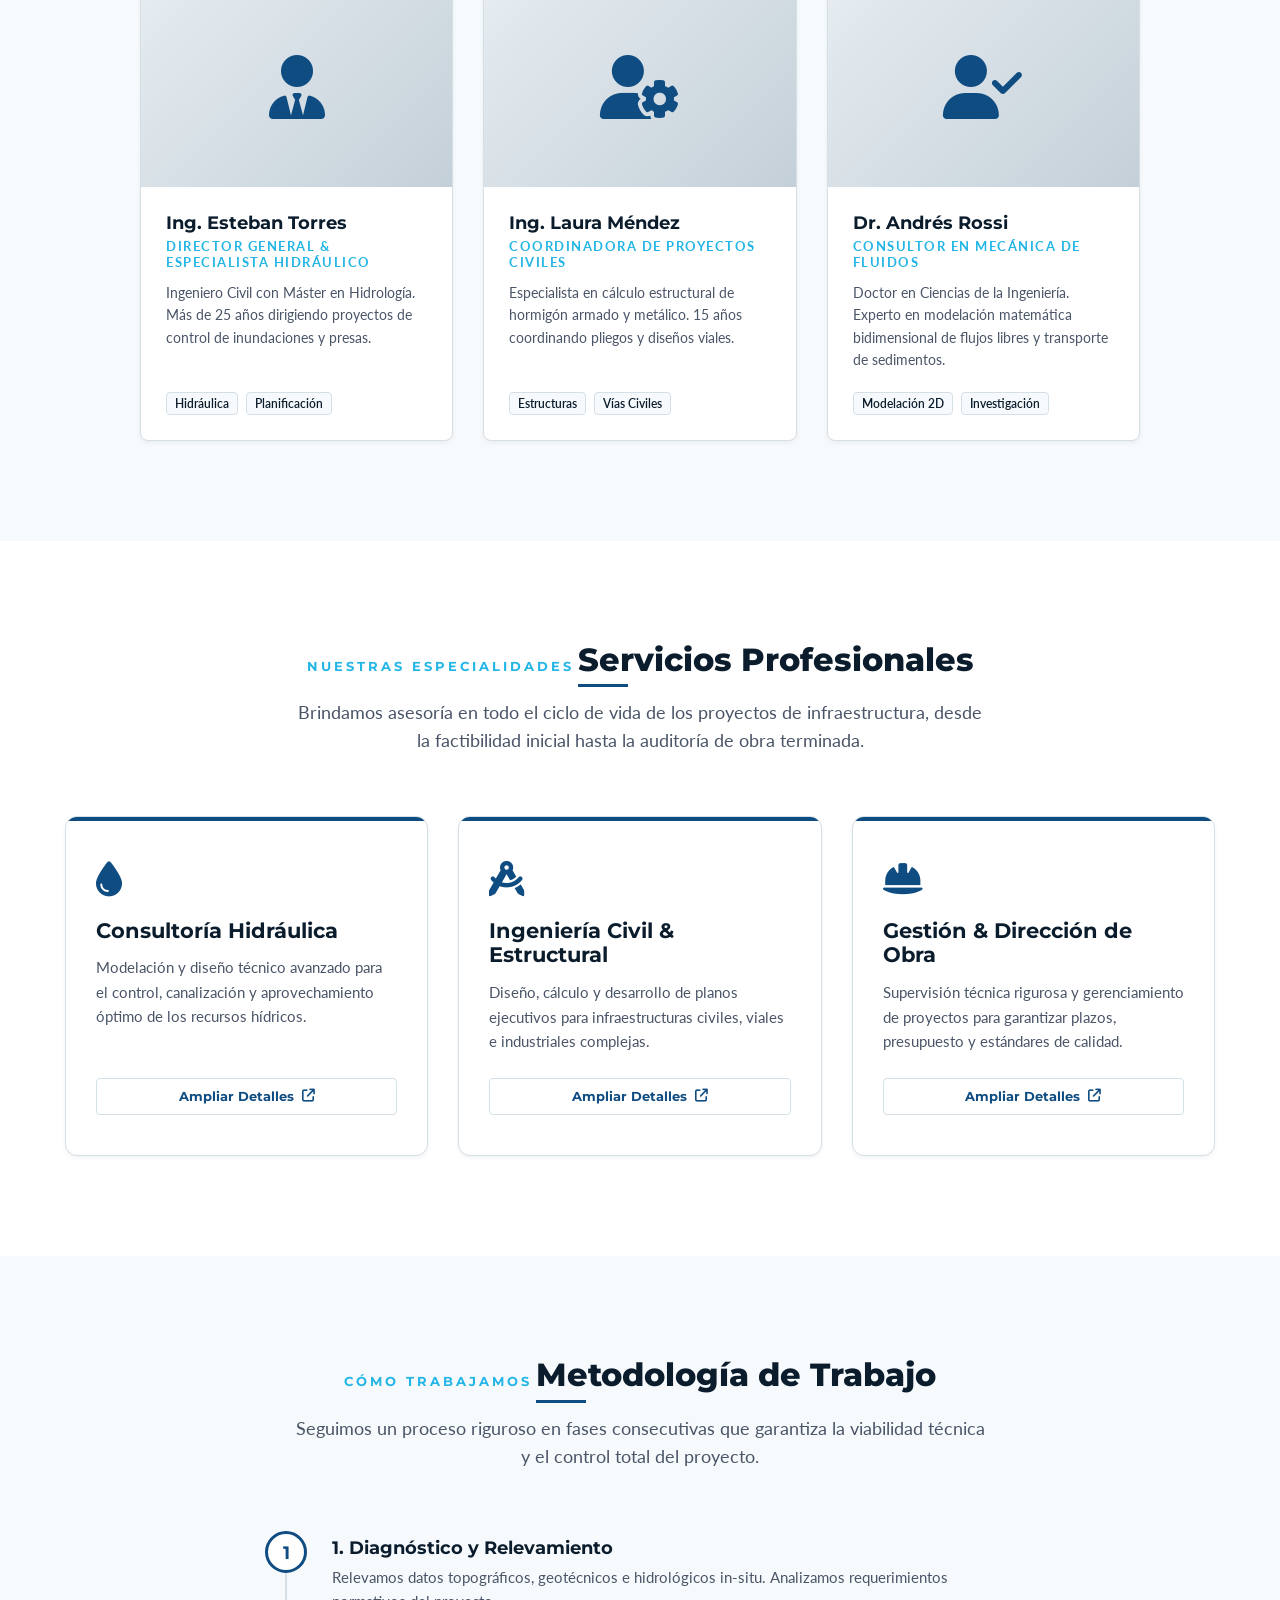
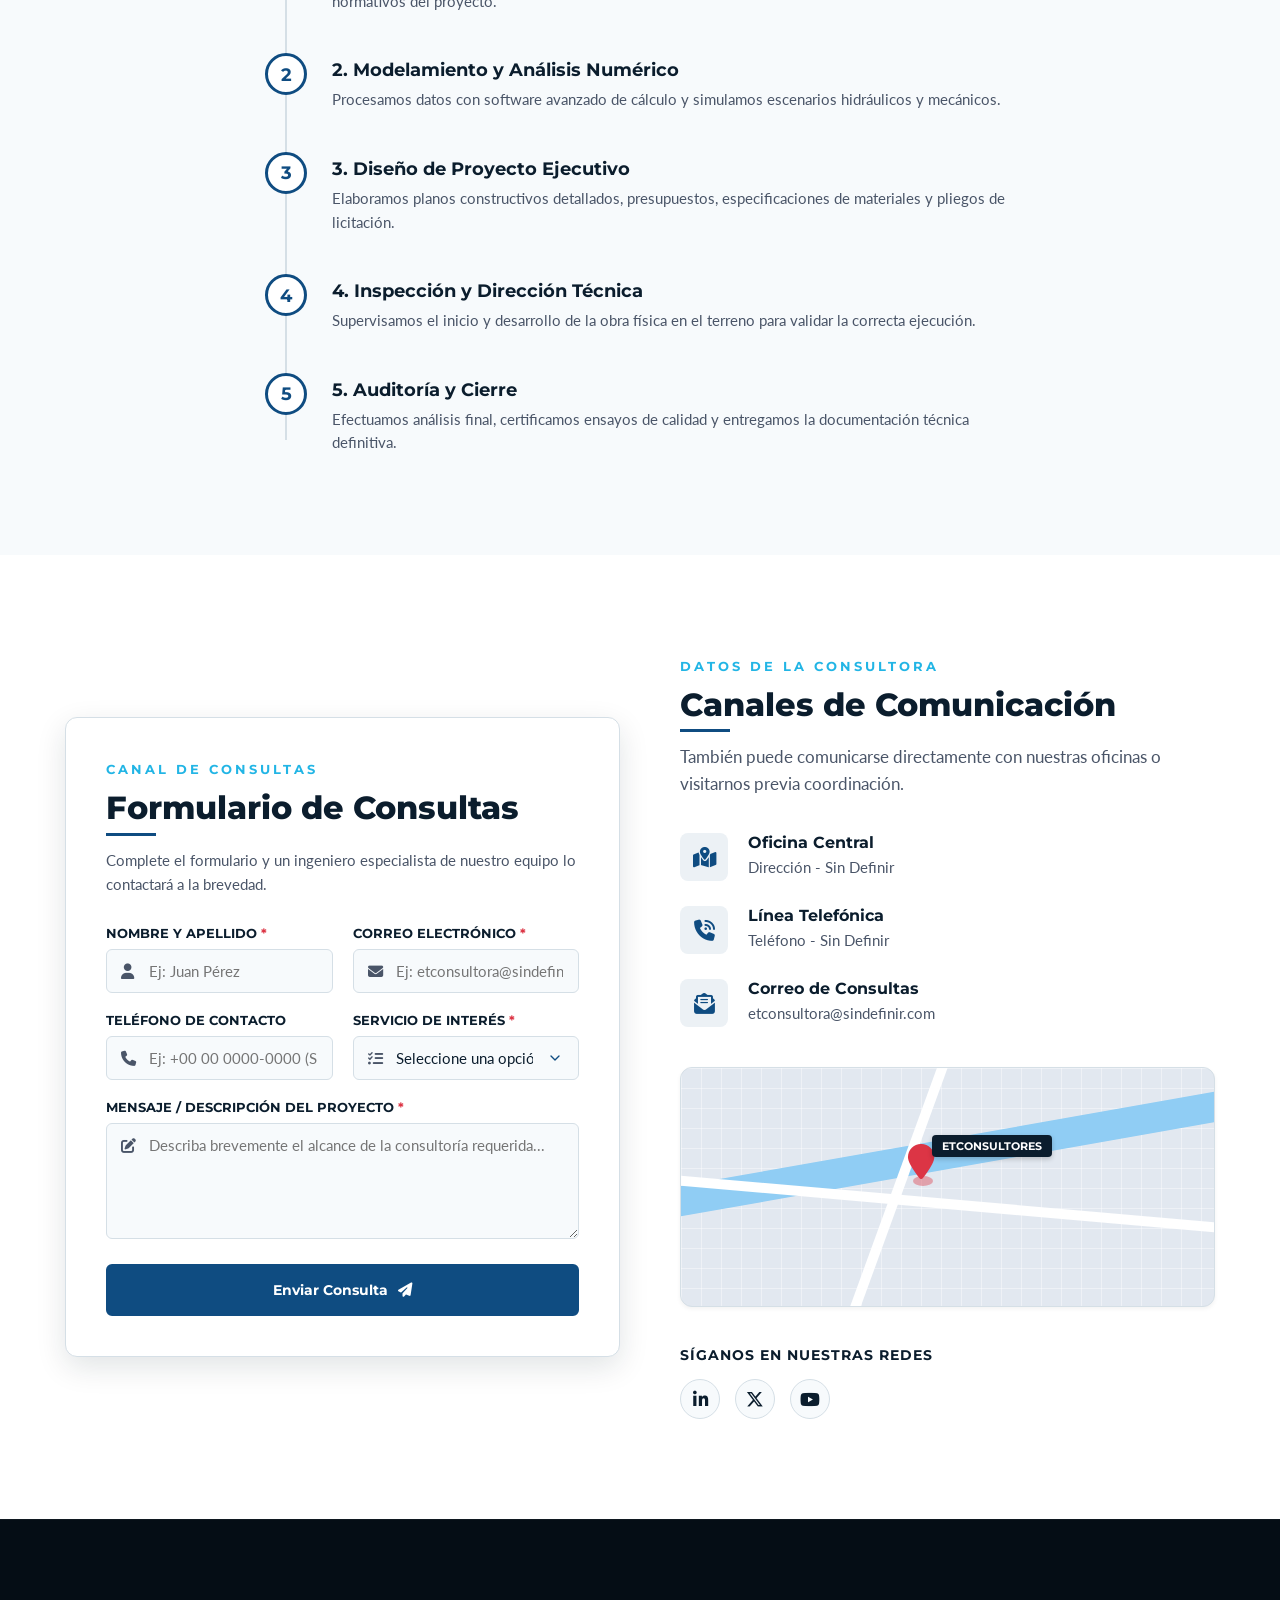
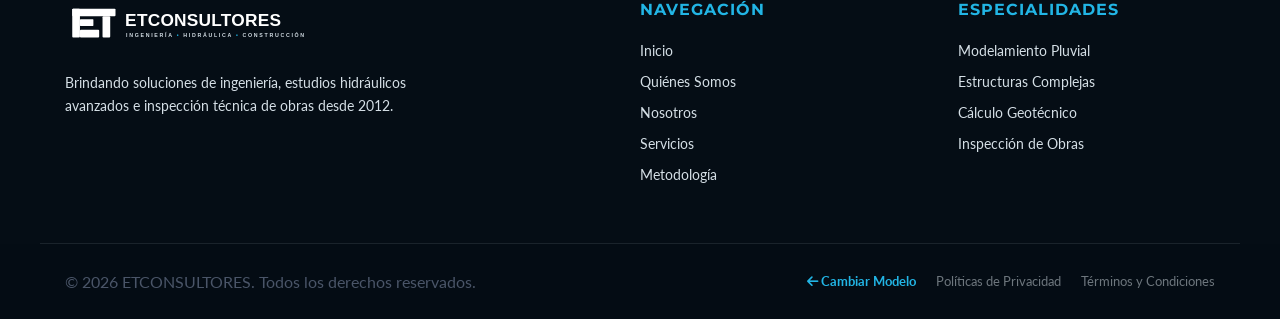
==== commit c5d41e56: "feat: implement navigation models A and B with preloader, theme switching, and branding assets" ====
--- a/model-a/index.html
+++ b/model-a/index.html
@@ -6,18 +6,30 @@
   <meta name="description" content="ETCONSULTORES - Consultoría líder en ingeniería civil, infraestructura hidráulica y gestión de construcción. Experiencia y precisión técnica a gran escala.">
   <title>ETCONSULTORES - Ingeniería • Hidráulica • Construcción</title>
   
+  <!-- Favicon -->
+  <link rel="icon" type="image/svg+xml" href="../assets/favicon.svg">
+  
   <!-- Preconnect to Google Fonts -->
   <link rel="preconnect" href="https://fonts.googleapis.com">
   <link rel="preconnect" href="https://fonts.gstatic.com" crossorigin>
   <link href="https://fonts.googleapis.com/css2?family=Lato:ital,wght@0,300;0,400;0,700;1,400&family=Montserrat:wght@400;600;700;800&display=swap" rel="stylesheet">
   
-  <!-- FontAwesome for icons -->
+  <!-- FontAwesome stable for icons -->
   <link rel="stylesheet" href="https://cdnjs.cloudflare.com/ajax/libs/font-awesome/6.4.0/css/all.min.css">
   
   <!-- Custom Styles -->
   <link rel="stylesheet" href="styles.css">
 </head>
 <body>
+  <!-- Preloader -->
+  <div id="preloader" class="preloader">
+    <div class="preloader-content">
+      <div class="preloader-spinner">
+        <img src="../assets/favicon.svg" alt="Cargando...">
+      </div>
+      <div class="preloader-bar"></div>
+    </div>
+  </div>
 
   <!-- Scroll Progress Indicator -->
   <div class="scroll-progress" id="scrollProgress"></div>
@@ -26,17 +38,23 @@
   <header class="main-header" id="mainHeader">
     <div class="header-container">
       <a href="#inicio" class="logo-link">
-        <img src="../assets/logo-dark.svg" alt="ETCONSULTORES Logo" class="header-logo" id="headerLogo">
+        <img src="../assets/logo-dark.svg" alt="Logo de ETCONSULTORES" class="header-logo" id="headerLogo">
       </a>
       
       <!-- Desktop Navigation -->
       <nav class="desktop-nav">
         <ul>
           <li><a href="#inicio" class="nav-link active">Inicio</a></li>
+          <li><a href="#quienes-somos" class="nav-link">Quiénes Somos</a></li>
           <li><a href="#nosotros" class="nav-link">Nosotros</a></li>
           <li><a href="#servicios" class="nav-link">Servicios</a></li>
           <li><a href="#metodologia" class="nav-link">Metodología</a></li>
           <li><a href="#contacto" class="nav-link btn-nav-cta">Contáctanos</a></li>
+          <li>
+            <button id="themeToggleBtn" class="theme-toggle-btn" aria-label="Cambiar tema">
+              <i class="fa-solid fa-moon"></i>
+            </button>
+          </li>
         </ul>
       </nav>
 
@@ -54,22 +72,28 @@
     <nav class="mobile-nav">
       <ul>
         <li><a href="#inicio" class="mobile-nav-link">Inicio</a></li>
+        <li><a href="#quienes-somos" class="mobile-nav-link">Quiénes Somos</a></li>
         <li><a href="#nosotros" class="mobile-nav-link">Nosotros</a></li>
         <li><a href="#servicios" class="mobile-nav-link">Servicios</a></li>
         <li><a href="#metodologia" class="mobile-nav-link">Metodología</a></li>
         <li><a href="#contacto" class="mobile-nav-link mobile-btn-nav-cta">Contáctanos</a></li>
+        <li>
+          <button id="mobileThemeToggleBtn" class="mobile-theme-toggle-btn" aria-label="Cambiar tema">
+            <i class="fa-solid fa-moon"></i> <span>Cambiar Tema</span>
+          </button>
+        </li>
       </ul>
     </nav>
   </div>
 
   <main>
     <!-- HERO SECTION -->
-    <section id="inicio" class="hero-section" style="background-image: linear-gradient(rgba(11, 29, 45, 0.82), rgba(11, 29, 45, 0.92)), url('../assets/hero-engineering.png');">
+    <section id="inicio" class="hero-section" style="background-image: linear-gradient(rgba(11, 29, 45, 0.8), rgba(11, 29, 45, 0.9)), url('../assets/hero-engineering.png');">
       <div class="hero-container">
         <div class="hero-badge animate-on-scroll">SOLUCIONES DE INFRAESTRUCTURA TÉCNICA</div>
         <h1 class="hero-title animate-on-scroll">Precisión Técnica y Confianza a Gran Escala</h1>
         <p class="hero-subtitle animate-on-scroll">
-          Somos una consultora especializada en ingeniería civil, proyectos hidráulicos complejos y dirección técnica de obras civiles e industriales.
+          Somos una consultora especializada en ingeniería civil, proyectos hidráulicos complejos y dirección técnica de obras de gran envergadura.
         </p>
         <div class="hero-actions animate-on-scroll">
           <a href="#servicios" class="btn btn-primary">Nuestros Servicios</a>
@@ -91,7 +115,7 @@
             ETCONSULTORES es una firma de consultoría y diseño técnico conformada por un equipo multidisciplinario de ingenieros y especialistas con sólida trayectoria en proyectos públicos y privados.
           </p>
           <p class="text-body">
-            Nuestra labor integra rigor científico, modelamiento numérico avanzado y técnicas constructivas de vanguardia para asegurar la viabilidad, sustentabilidad y máxima eficiencia económica de obras hidráulicas y viales de gran magnitud.
+            Nuestra labor integra rigor científico, modelamiento numérico avanzado y técnicas constructivas de vanguardia para asegurar la viabilidad, sustentabilidad y máxima eficiencia económica de obras hidráulicas y viales.
           </p>
           <div class="stats-mini-grid">
             <div class="stat-mini-item">
@@ -121,7 +145,7 @@
           <span class="section-tag">Trayectoria y Valores</span>
           <h2 class="section-title">Nosotros</h2>
           <p class="section-desc">
-            Nuestra estructura de trabajo se fundamenta en la experiencia comprobable de nuestros ingenieros y un compromiso inquebrantable con la precisión.
+            Nuestra estructura de trabajo se fundamenta en la experiencia comprobable de nuestros ingenieros y un compromiso con la precisión.
           </p>
         </div>
 
@@ -140,7 +164,7 @@
               <div class="timeline-content">
                 <span class="timeline-date">2017</span>
                 <h4>Expansión Nacional</h4>
-                <p>Ingreso en licitaciones nacionales de envergadura, desarrollando estudios de modelación pluvial para tres de las principales provincias.</p>
+                <p>Ingreso en licitaciones nacionales de envergadura, desarrollando estudios de modelación pluvial para diversas provincias.</p>
               </div>
             </div>
             <div class="timeline-item left">
@@ -154,7 +178,7 @@
               <div class="timeline-content">
                 <span class="timeline-date">2025</span>
                 <h4>Consolidación y Sustentabilidad</h4>
-                <p>Consolidación como una de las firmas más confiables del sector, integrando metodologías BIM e Inteligencia Artificial aplicada a la hidrología.</p>
+                <p>Consolidación como una de las firmas más confiables del sector, integrando metodologías BIM avanzadas aplicadas a la hidrología.</p>
               </div>
             </div>
           </div>
@@ -168,7 +192,7 @@
             <button class="tab-btn" data-tab="valores">Valores Clave</button>
           </div>
           <div class="tabs-content">
-            <div class="tab-pane active" id="mision">
+            <div class="tab-pane active show" id="mision">
               <h4>Nuestra Misión</h4>
               <p class="text-large">
                 Garantizar el éxito técnico, ambiental e institucional de las obras de ingeniería e infraestructura de nuestros clientes mediante estudios precisos, diseños innovadores y una dirección técnica rigurosa.
@@ -223,7 +247,7 @@
                 <h4>Ing. Esteban Torres</h4>
                 <span class="team-role">Director General & Especialista Hidráulico</span>
                 <p class="team-desc">
-                  Ingeniero Civil con Master en Hidrología. Más de 25 años dirigiendo proyectos de control de inundaciones y presas.
+                  Ingeniero Civil con Máster en Hidrología. Más de 25 años dirigiendo proyectos de control de inundaciones y presas.
                 </p>
                 <div class="team-skills">
                   <span class="skill-tag">Hidráulica</span>
@@ -285,69 +309,69 @@
 
         <div class="services-grid">
           <!-- Service Card 1 -->
-          <div class="service-card animate-on-scroll">
+          <div class="service-card animate-on-scroll" data-service="hidraulica">
             <div class="service-icon"><i class="fa-solid fa-droplet"></i></div>
             <h3>Consultoría Hidráulica</h3>
             <p class="service-summary">
               Modelación y diseño técnico avanzado para el control, canalización y aprovechamiento óptimo de los recursos hídricos.
             </p>
-            <div class="service-details">
-              <h4>Alcance del Servicio:</h4>
-              <ul>
-                <li>Estudios de crecidas e inundabilidad fluvial y pluvial.</li>
-                <li>Diseño de presas, aliviaderos, estaciones de bombeo y canales.</li>
-                <li>Modelación matemática unidimensional y bidimensional.</li>
+            <!-- Data for modal -->
+            <template class="modal-data">
+              <span class="tag">Ingeniería e Hidráulica</span>
+              <h3 class="title">Consultoría Hidráulica Aplicada</h3>
+              <p class="desc">Ofrecemos análisis rigurosos de mecánica de fluidos, balances de cuencas e ingeniería fluvial para predecir, mitigar y regular los recursos hídricos. Utilizamos las herramientas de modelado matemático bidimensional más sofisticadas de la industria para asegurar la confiabilidad estructural y ambiental.</p>
+              <ul class="scope">
+                <li>Estudios de crecidas, escorrentía e inundabilidad pluvial y fluvial.</li>
+                <li>Diseño hidráulico y estructural de presas, aliviaderos, estaciones de bombeo y canales.</li>
+                <li>Modelación numérica de transporte de sedimentos y calidad de agua.</li>
               </ul>
-              <h4>Beneficios Clave:</h4>
-              <p class="benefit-text">
-                Mitigación efectiva de riesgos de inundación, cumplimiento normativo ambiental estricto y optimización de costos en obras hidráulicas de gran escala.
-              </p>
-            </div>
-            <button class="btn-toggle-service">Ampliar Detalles <i class="fa-solid fa-chevron-down"></i></button>
+              <div class="benefits">Mitigación efectiva de riesgos aluvionales para poblaciones e infraestructura, cumplimiento fluido de directrices ambientales y optimización hidráulica de bajo costo.</div>
+            </template>
+            <button class="btn-toggle-service">Ampliar Detalles <i class="fa-solid fa-arrow-up-right-from-square"></i></button>
           </div>
 
           <!-- Service Card 2 -->
-          <div class="service-card animate-on-scroll">
+          <div class="service-card animate-on-scroll" data-service="ingenieria">
             <div class="service-icon"><i class="fa-solid fa-compass-drafting"></i></div>
             <h3>Ingeniería Civil & Estructural</h3>
             <p class="service-summary">
               Diseño, cálculo y desarrollo de planos ejecutivos para infraestructuras civiles, viales e industriales complejas.
             </p>
-            <div class="service-details">
-              <h4>Alcance del Servicio:</h4>
-              <ul>
+            <!-- Data for modal -->
+            <template class="modal-data">
+              <span class="tag">Diseño Técnico</span>
+              <h3 class="title">Ingeniería Civil &amp; Estructural</h3>
+              <p class="desc">Diseñamos soluciones estructurales óptimas basadas en las normativas internacionales y nacionales vigentes. Realizamos análisis dinámicos de esfuerzos, cálculo sísmico y dimensionamiento geotécnico de fundaciones para garantizar la integridad mecánica de grandes obras.</p>
+              <ul class="scope">
                 <li>Cálculo de estructuras de hormigón armado, pretensado y metálicas.</li>
-                <li>Diseño geométrico de carreteras, accesos e intersecciones.</li>
-                <li>Análisis geotécnico y dimensionamiento de fundaciones.</li>
+                <li>Diseño geométrico de carreteras, nudos viales y accesos industriales.</li>
+                <li>Análisis de interacción suelo-estructura y diseño de fundaciones especiales.</li>
               </ul>
-              <h4>Beneficios Clave:</h4>
-              <p class="benefit-text">
-                Máxima seguridad estructural, optimización en el consumo de materiales (acero/hormigón) y generación de pliegos técnicos listos para licitación.
-              </p>
-            </div>
-            <button class="btn-toggle-service">Ampliar Detalles <i class="fa-solid fa-chevron-down"></i></button>
+              <div class="benefits">Máxima seguridad mecánica estructural y optimización de materiales (acero/hormigón) que reduce costos de compra hasta un 15% en el proyecto ejecutivo.</div>
+            </template>
+            <button class="btn-toggle-service">Ampliar Detalles <i class="fa-solid fa-arrow-up-right-from-square"></i></button>
           </div>
 
           <!-- Service Card 3 -->
-          <div class="service-card animate-on-scroll">
+          <div class="service-card animate-on-scroll" data-service="direccion">
             <div class="service-icon"><i class="fa-solid fa-helmet-safety"></i></div>
             <h3>Gestión & Dirección de Obra</h3>
             <p class="service-summary">
               Supervisión técnica rigurosa y gerenciamiento de proyectos para garantizar plazos, presupuesto y estándares de calidad.
             </p>
-            <div class="service-details">
-              <h4>Alcance del Servicio:</h4>
-              <ul>
-                <li>Auditorías e inspecciones técnicas de obra periódicas.</li>
-                <li>Control y planificación de avance físico-financiero (BIM-5D).</li>
-                <li>Aseguramiento y control de calidad de materiales en sitio.</li>
+            <!-- Data for modal -->
+            <template class="modal-data">
+              <span class="tag">Dirección Técnica</span>
+              <h3 class="title">Gestión &amp; Dirección de Obra</h3>
+              <p class="desc">Acompañamos al cliente en el terreno durante toda la fase constructiva. Ejercemos auditorías rigurosas para certificar que el constructor ejecute las especificaciones del diseño de ingeniería, controlando cronogramas físicos y financieros.</p>
+              <ul class="scope">
+                <li>Inspección e inspección técnica de obras (ITO) continuas.</li>
+                <li>Planificación de obra y control de avances con herramientas BIM-5D.</li>
+                <li>Ensayos técnicos in-situ y control de aseguramiento de calidad.</li>
               </ul>
-              <h4>Beneficios Clave:</h4>
-              <p class="benefit-text">
-                Minimización de desvíos presupuestarios, prevención de demoras constructivas y garantía contractual del cumplimiento estricto del proyecto ejecutivo.
-              </p>
-            </div>
-            <button class="btn-toggle-service">Ampliar Detalles <i class="fa-solid fa-chevron-down"></i></button>
+              <div class="benefits">Minimización de desvíos presupuestarios, prevención de retrasos contractuales y certificación legal y técnica de recepción conforme de obra física.</div>
+            </template>
+            <button class="btn-toggle-service">Ampliar Detalles <i class="fa-solid fa-arrow-up-right-from-square"></i></button>
           </div>
         </div>
       </div>
@@ -360,7 +384,7 @@
           <span class="section-tag">Cómo Trabajamos</span>
           <h2 class="section-title">Metodología de Trabajo</h2>
           <p class="section-desc">
-            Seguimos un proceso riguroso y transparente en fases consecutivas que garantiza la viabilidad técnica y el control total de cada proyecto.
+            Seguimos un proceso riguroso en fases consecutivas que garantiza la viabilidad técnica y el control total del proyecto.
           </p>
         </div>
 
@@ -369,35 +393,35 @@
             <div class="step-circle">1</div>
             <div class="step-content">
               <h4>1. Diagnóstico y Relevamiento</h4>
-              <p>Relevamos datos topográficos, geotécnicos e hidrológicos in-situ. Analizamos los requerimientos normativos y las metas del cliente.</p>
+              <p>Relevamos datos topográficos, geotécnicos e hidrológicos in-situ. Analizamos requerimientos normativos del proyecto.</p>
             </div>
           </div>
           <div class="step-item">
             <div class="step-circle">2</div>
             <div class="step-content">
               <h4>2. Modelamiento y Análisis Numérico</h4>
-              <p>Procesamos los datos con software avanzado de cálculo y simulamos escenarios hidráulicos y de esfuerzos mecánicos complejos.</p>
+              <p>Procesamos datos con software avanzado de cálculo y simulamos escenarios hidráulicos y mecánicos.</p>
             </div>
           </div>
           <div class="step-item">
             <div class="step-circle">3</div>
             <div class="step-content">
               <h4>3. Diseño de Proyecto Ejecutivo</h4>
-              <p>Elaboramos planos constructivos detallados, especificaciones de materiales, cómputos de presupuesto y pliegos técnicos.</p>
+              <p>Elaboramos planos constructivos detallados, presupuestos, especificaciones de materiales y pliegos de licitación.</p>
             </div>
           </div>
           <div class="step-item">
             <div class="step-circle">4</div>
             <div class="step-content">
               <h4>4. Inspección y Dirección Técnica</h4>
-              <p>Supervisamos el inicio y desarrollo de la obra física en el terreno para validar la correcta ejecución de lo proyectado.</p>
+              <p>Supervisamos el inicio y desarrollo de la obra física en el terreno para validar la correcta ejecución.</p>
             </div>
           </div>
           <div class="step-item">
             <div class="step-circle">5</div>
             <div class="step-content">
               <h4>5. Auditoría y Cierre</h4>
-              <p>Efectuamos el análisis final conforme a obra, certificamos ensayos de calidad y entregamos la documentación técnica definitiva.</p>
+              <p>Efectuamos análisis final, certificamos ensayos de calidad y entregamos la documentación técnica definitiva.</p>
             </div>
           </div>
         </div>
@@ -412,7 +436,7 @@
           <span class="section-tag">Canal de Consultas</span>
           <h2 class="section-title">Formulario de Consultas</h2>
           <p class="contact-form-intro">
-            Rellene el formulario a continuación y un ingeniero especialista de nuestro equipo lo contactará en menos de 24 horas hábiles.
+            Complete el formulario y un ingeniero especialista de nuestro equipo lo contactará a la brevedad.
           </p>
 
           <form id="contactForm" class="contact-form" novalidate>
@@ -429,7 +453,7 @@
                 <label for="email">Correo Electrónico <span class="required">*</span></label>
                 <div class="input-wrapper">
                   <i class="fa-solid fa-envelope"></i>
-                  <input type="email" id="email" name="email" placeholder="Ej: jperez@empresa.com" required>
+                  <input type="email" id="email" name="email" placeholder="Ej: etconsultora@sindefinir.com" required>
                 </div>
                 <span class="error-msg" id="emailError">Ingrese un correo electrónico válido.</span>
               </div>
@@ -440,13 +464,13 @@
                 <label for="phone">Teléfono de Contacto</label>
                 <div class="input-wrapper">
                   <i class="fa-solid fa-phone"></i>
-                  <input type="tel" id="phone" name="phone" placeholder="Ej: +54 9 11 1234-5678">
+                  <input type="tel" id="phone" name="phone" placeholder="Ej: +00 00 0000-0000 (Sin definir)">
                 </div>
                 <span class="error-msg" id="phoneError">Ingrese un número telefónico válido (solo números y signos + o -).</span>
               </div>
               <div class="form-group">
                 <label for="service">Servicio de Interés <span class="required">*</span></label>
-                <div class="input-wrapper">
+                <div class="input-wrapper select-wrapper">
                   <i class="fa-solid fa-list-check"></i>
                   <select id="service" name="service" required>
                     <option value="" disabled selected>Seleccione una opción...</option>
@@ -498,21 +522,21 @@
               <div class="method-icon"><i class="fa-solid fa-map-location-dot"></i></div>
               <div class="method-text">
                 <h5>Oficina Central</h5>
-                <p>Av. Madero 1020, Piso 14, Puerto Madero, CABA, Argentina</p>
+                <p>Dirección - Sin Definir</p>
               </div>
             </div>
             <div class="method-item">
               <div class="method-icon"><i class="fa-solid fa-phone-volume"></i></div>
               <div class="method-text">
                 <h5>Línea Telefónica</h5>
-                <p>+54 11 1234-5678 (Lunes a Viernes de 9:00 a 18:00 hs)</p>
+                <p>Teléfono - Sin Definir</p>
               </div>
             </div>
             <div class="method-item">
               <div class="method-icon"><i class="fa-solid fa-envelope-open-text"></i></div>
               <div class="method-text">
                 <h5>Correo de Consultas</h5>
-                <p>info@etconsultores.com.ar</p>
+                <p>etconsultora@sindefinir.com</p>
               </div>
             </div>
           </div>
@@ -544,11 +568,48 @@
     </section>
   </main>
 
+  <!-- POP-UP MODAL PARA SERVICIOS -->
+  <div id="serviceModal" class="service-modal" role="dialog" aria-labelledby="modalTitle" aria-hidden="true">
+    <div class="modal-overlay" id="modalOverlay"></div>
+    <div class="modal-container">
+      <button class="modal-close-btn" id="modalCloseBtn" aria-label="Cerrar ventana emergente">&times;</button>
+      <div class="modal-header">
+        <div class="modal-icon-wrapper" id="modalIcon">
+          <i class="fa-solid fa-droplet"></i>
+        </div>
+        <div class="modal-title-group">
+          <span class="modal-tag" id="modalTag">Consultoría</span>
+          <h3 class="modal-title" id="modalTitle">Título del Servicio</h3>
+        </div>
+      </div>
+      <div class="modal-body">
+        <p class="modal-desc" id="modalDesc">Descripción larga del servicio...</p>
+        <div class="modal-grid-details">
+          <div class="modal-bullets-column">
+            <h5>Alcance del Servicio</h5>
+            <ul id="modalScope">
+              <!-- Carga dinámica -->
+            </ul>
+          </div>
+          <div class="modal-benefits-column">
+            <h5>Beneficios Clave</h5>
+            <div class="modal-benefit-box" id="modalBenefits">
+              <!-- Carga dinámica -->
+            </div>
+          </div>
+        </div>
+      </div>
+      <div class="modal-footer">
+        <a href="#contacto" class="btn btn-primary btn-modal-cta" id="modalCtaBtn">Solicitar Presupuesto</a>
+      </div>
+    </div>
+  </div>
+
   <!-- FOOTER -->
   <footer class="main-footer">
     <div class="container footer-grid">
       <div class="footer-brand">
-        <img src="../assets/logo-light.svg" alt="ETCONSULTORES Logo" class="footer-logo">
+        <img src="../assets/logo-light.svg" alt="Logo de ETCONSULTORES" class="footer-logo">
         <p>
           Brindando soluciones de ingeniería, estudios hidráulicos avanzados e inspección técnica de obras desde 2012.
         </p>
--- a/model-a/styles.css
+++ b/model-a/styles.css
@@ -1,4 +1,4 @@
-/* model-a/styles.css - Estilo Corporativo Técnico Premium */
+/* model-a/styles.css - Estilo Corporativo Técnico Premium con Soporte de Temas */
 :root {
   --color-dark: #0B1D2D;
   --color-medium: #0F4C81;
@@ -18,6 +18,16 @@
   --transition-smooth: all 0.3s cubic-bezier(0.25, 0.8, 0.25, 1);
 }
 
+/* Dark Mode Variables Override */
+body.dark-mode {
+  --color-dark: #FFFFFF;
+  --color-white: #0B1D2D;
+  --color-bg-light: #07121E;
+  --color-gray-dark: #D5DFE6;
+  --color-gray-light: rgba(213, 223, 230, 0.15);
+  background-color: #050D15;
+}
+
 /* Base Styles */
 * {
   margin: 0;
@@ -32,16 +42,19 @@
   color: var(--color-dark);
   background-color: var(--color-white);
   -webkit-font-smoothing: antialiased;
+  transition: background-color 0.4s ease, color 0.4s ease;
 }
 
 body {
   overflow-x: hidden;
+  background-color: var(--color-white);
 }
 
 h1, h2, h3, h4, h5, h6 {
   font-family: var(--font-titles);
   font-weight: 700;
   line-height: 1.2;
+  color: var(--color-dark);
 }
 
 p {
@@ -70,6 +83,75 @@
 
 .bg-light {
   background-color: var(--color-bg-light);
+}
+
+/* Preloader Screen */
+.preloader {
+  position: fixed;
+  top: 0;
+  left: 0;
+  width: 100%;
+  height: 100%;
+  background-color: #0B1D2D;
+  display: flex;
+  justify-content: center;
+  align-items: center;
+  z-index: 9999;
+  transition: opacity 0.4s ease, visibility 0.4s ease;
+}
+
+.preloader.fade-out {
+  opacity: 0;
+  visibility: hidden;
+}
+
+.preloader-content {
+  display: flex;
+  flex-direction: column;
+  align-items: center;
+  gap: 20px;
+}
+
+.preloader-spinner {
+  width: 80px;
+  height: 80px;
+  animation: pulseScale 1.8s infinite ease-in-out;
+}
+
+.preloader-spinner img {
+  width: 100%;
+  height: 100%;
+}
+
+.preloader-bar {
+  width: 120px;
+  height: 3px;
+  background-color: rgba(255, 255, 255, 0.1);
+  position: relative;
+  overflow: hidden;
+  border-radius: 2px;
+}
+
+.preloader-bar::after {
+  content: '';
+  position: absolute;
+  top: 0;
+  left: 0;
+  height: 100%;
+  width: 40%;
+  background-color: var(--color-light-blue);
+  animation: loadingBar 1.5s infinite ease-in-out;
+}
+
+@keyframes pulseScale {
+  0%, 100% { transform: scale(0.95); opacity: 0.6; }
+  50% { transform: scale(1.1); opacity: 1; }
+}
+
+@keyframes loadingBar {
+  0% { left: -40%; }
+  50% { left: 100%; }
+  100% { left: 100%; }
 }
 
 /* Scroll Progress Bar */
@@ -106,7 +188,7 @@
 }
 
 .section-title {
-  font-size: 2.2rem;
+  font-size: 2rem;
   font-weight: 800;
   margin-bottom: 20px;
   position: relative;
@@ -159,7 +241,7 @@
 .btn-primary:hover {
   background-color: var(--color-light-blue);
   border-color: var(--color-light-blue);
-  color: var(--color-dark);
+  color: #0B1D2D;
   box-shadow: 0 4px 15px rgba(34, 181, 229, 0.3);
   transform: translateY(-2px);
 }
@@ -172,7 +254,7 @@
 
 .btn-secondary:hover {
   background-color: var(--color-white);
-  color: var(--color-dark);
+  color: #0B1D2D;
   transform: translateY(-2px);
 }
 
@@ -189,18 +271,27 @@
   transition: var(--transition-smooth);
 }
 
+body.dark-mode .main-header {
+  background-color: rgba(11, 29, 45, 0.95);
+  border-bottom: 1px solid rgba(213, 223, 230, 0.08);
+}
+
 .main-header.scrolled {
   background-color: var(--color-white);
   height: 70px;
   box-shadow: var(--shadow-md);
 }
 
+body.dark-mode .main-header.scrolled {
+  background-color: #0B1D2D;
+}
+
 .header-container {
   max-width: 1200px;
   margin: 0 auto;
   height: 100%;
   display: flex;
-  justify-content: space-between;
+  justify-content: space-between; /* Pins logo to left, menu to right */
   align-items: center;
   padding: 0 25px;
 }
@@ -246,6 +337,10 @@
 }
 
 .nav-link:hover, .nav-link.active {
+  color: var(--color-light-blue);
+}
+
+body:not(.dark-mode) .nav-link:hover, body:not(.dark-mode) .nav-link.active {
   color: var(--color-medium);
 }
 
@@ -255,7 +350,7 @@
 
 .btn-nav-cta {
   background-color: var(--color-medium);
-  color: var(--color-white) !important;
+  color: #FFFFFF !important;
   padding: 8px 18px !important;
   border-radius: 4px;
 }
@@ -266,8 +361,36 @@
 
 .btn-nav-cta:hover {
   background-color: var(--color-light-blue) !important;
-  color: var(--color-dark) !important;
+  color: #0B1D2D !important;
   transform: scale(1.03);
+}
+
+/* Theme Toggle Button */
+.theme-toggle-btn {
+  background: none;
+  border: 1px solid var(--color-gray-light);
+  color: var(--color-dark);
+  width: 36px;
+  height: 36px;
+  border-radius: 50%;
+  cursor: pointer;
+  display: flex;
+  justify-content: center;
+  align-items: center;
+  transition: var(--transition-smooth);
+  font-size: 0.95rem;
+}
+
+.theme-toggle-btn:hover {
+  background-color: var(--color-medium);
+  color: #FFFFFF;
+  border-color: var(--color-medium);
+}
+
+body.dark-mode .theme-toggle-btn:hover {
+  background-color: var(--color-light-blue);
+  color: #0B1D2D;
+  border-color: var(--color-light-blue);
 }
 
 /* Mobile Toggle */
@@ -297,7 +420,7 @@
   left: 100%;
   width: 100%;
   height: 100vh;
-  background-color: var(--color-dark);
+  background-color: #06111C;
   z-index: 999;
   display: flex;
   justify-content: center;
@@ -318,7 +441,7 @@
 }
 
 .mobile-nav-link {
-  color: var(--color-white);
+  color: #FFFFFF;
   text-decoration: none;
   font-family: var(--font-titles);
   font-size: 1.5rem;
@@ -332,16 +455,38 @@
 
 .mobile-btn-nav-cta {
   background-color: var(--color-medium);
-  color: var(--color-white);
+  color: #FFFFFF;
   padding: 10px 30px;
   border-radius: 30px;
   font-size: 1.2rem;
 }
 
+.mobile-theme-toggle-btn {
+  background: transparent;
+  border: 1px solid rgba(255, 255, 255, 0.2);
+  color: #FFFFFF;
+  font-family: var(--font-titles);
+  font-weight: 700;
+  font-size: 0.95rem;
+  padding: 10px 20px;
+  border-radius: 30px;
+  cursor: pointer;
+  display: inline-flex;
+  align-items: center;
+  gap: 10px;
+  transition: var(--transition-smooth);
+}
+
+.mobile-theme-toggle-btn:hover {
+  background-color: var(--color-light-blue);
+  color: #0B1D2D;
+  border-color: var(--color-light-blue);
+}
+
 /* Hamburger active animation */
 .mobile-menu-toggle.active .bar:nth-child(1) {
   transform: translateY(8.5px) rotate(45deg);
-  background-color: var(--color-white);
+  background-color: #FFFFFF;
 }
 
 .mobile-menu-toggle.active .bar:nth-child(2) {
@@ -350,7 +495,7 @@
 
 .mobile-menu-toggle.active .bar:nth-child(3) {
   transform: translateY(-8.5px) rotate(-45deg);
-  background-color: var(--color-white);
+  background-color: #FFFFFF;
 }
 
 /* HERO SECTION */
@@ -362,7 +507,7 @@
   background-size: cover;
   background-position: center;
   background-attachment: fixed;
-  color: var(--color-white);
+  color: #FFFFFF;
   padding-top: var(--header-height);
 }
 
@@ -393,6 +538,7 @@
   margin-bottom: 20px;
   letter-spacing: -0.5px;
   line-height: 1.15;
+  color: #FFFFFF;
 }
 
 .hero-subtitle {
@@ -413,7 +559,7 @@
   bottom: 30px;
   left: 50%;
   transform: translateX(-50%);
-  color: var(--color-white);
+  color: #FFFFFF;
   font-size: 1.5rem;
   animation: bounce 2s infinite;
   text-decoration: none;
@@ -449,6 +595,10 @@
 .stat-mini-item {
   border-left: 3px solid var(--color-medium);
   padding-left: 15px;
+}
+
+body.dark-mode .stat-mini-item {
+  border-left-color: var(--color-light-blue);
 }
 
 .stat-number {
@@ -459,6 +609,10 @@
   color: var(--color-medium);
   line-height: 1;
   margin-bottom: 4px;
+}
+
+body.dark-mode .stat-number {
+  color: var(--color-light-blue);
 }
 
 .stat-label {
@@ -489,8 +643,8 @@
   position: absolute;
   bottom: 25px;
   left: 25px;
-  background-color: var(--color-dark);
-  color: var(--color-white);
+  background-color: #0B1D2D;
+  color: #FFFFFF;
   padding: 10px 18px;
   border-radius: 8px;
   font-family: var(--font-titles);
@@ -531,6 +685,7 @@
   bottom: 0;
   left: 50%;
   margin-left: -2px;
+  transition: var(--transition-smooth);
 }
 
 .timeline-item {
@@ -538,6 +693,23 @@
   position: relative;
   width: 50%;
   box-sizing: border-box;
+  opacity: 0;
+  transition: all 0.8s ease-out;
+}
+
+.timeline-item.left {
+  left: 0;
+  transform: translateX(-40px);
+}
+
+.timeline-item.right {
+  left: 50%;
+  transform: translateX(40px);
+}
+
+.timeline-item.appear {
+  opacity: 1;
+  transform: translateX(0);
 }
 
 .timeline-item::after {
@@ -554,16 +726,12 @@
   transition: var(--transition-smooth);
 }
 
+body.dark-mode .timeline-item::after {
+  border-color: var(--color-light-blue);
+}
+
 .timeline-item.right::after {
   left: -8px;
-}
-
-.timeline-item.left {
-  left: 0;
-}
-
-.timeline-item.right {
-  left: 50%;
 }
 
 .timeline-content {
@@ -571,8 +739,9 @@
   background-color: var(--color-white);
   border-radius: 8px;
   box-shadow: var(--shadow-sm);
-  border: 1px solid rgba(213, 223, 230, 0.4);
+  border: 1px solid var(--color-gray-light);
   position: relative;
+  transition: background-color 0.4s ease, border-color 0.4s ease;
 }
 
 .timeline-item:hover::after {
@@ -592,11 +761,6 @@
 .timeline-content h4 {
   font-size: 1.1rem;
   margin-bottom: 8px;
-  color: var(--color-dark);
-}
-
-.timeline-content p {
-  font-size: 0.9rem;
 }
 
 /* MISSION VISION TABS */
@@ -607,13 +771,18 @@
   border-radius: 12px;
   box-shadow: var(--shadow-md);
   overflow: hidden;
-  border: 1px solid rgba(213, 223, 230, 0.4);
+  border: 1px solid var(--color-gray-light);
+  transition: background-color 0.4s ease, border-color 0.4s ease;
 }
 
 .tabs-header {
   display: flex;
   background-color: rgba(213, 223, 230, 0.15);
   border-bottom: 1px solid var(--color-gray-light);
+}
+
+body.dark-mode .tabs-header {
+  background-color: rgba(11, 29, 45, 0.5);
 }
 
 .tab-btn {
@@ -632,11 +801,20 @@
 
 .tab-btn:hover {
   color: var(--color-medium);
-  background-color: rgba(255,255,255,0.5);
+  background-color: rgba(255,255,255,0.02);
+}
+
+body.dark-mode .tab-btn:hover {
+  color: var(--color-light-blue);
 }
 
 .tab-btn.active {
   color: var(--color-medium);
+  background-color: var(--color-white);
+}
+
+body.dark-mode .tab-btn.active {
+  color: var(--color-light-blue);
   background-color: var(--color-white);
 }
 
@@ -650,23 +828,38 @@
   background-color: var(--color-medium);
 }
 
+body.dark-mode .tab-btn.active::after {
+  background-color: var(--color-light-blue);
+}
+
 .tabs-content {
   padding: 40px;
 }
 
 .tab-pane {
   display: none;
-  animation: fadeIn 0.4s ease-out forwards;
+  opacity: 0;
+  transform: translateY(12px);
+  transition: opacity 0.4s ease, transform 0.4s cubic-bezier(0.165, 0.84, 0.44, 1);
 }
 
 .tab-pane.active {
   display: block;
+}
+
+.tab-pane.show {
+  opacity: 1;
+  transform: translateY(0);
 }
 
 .tab-pane h4 {
   font-size: 1.3rem;
   margin-bottom: 15px;
   color: var(--color-medium);
+}
+
+body.dark-mode .tab-pane h4 {
+  color: var(--color-light-blue);
 }
 
 .text-large {
@@ -724,7 +917,7 @@
   border-radius: 8px;
   overflow: hidden;
   box-shadow: var(--shadow-sm);
-  border: 1px solid rgba(213, 223, 230, 0.4);
+  border: 1px solid var(--color-gray-light);
   transition: var(--transition-smooth);
   display: flex;
   flex-direction: column;
@@ -745,6 +938,11 @@
   font-size: 4rem;
   color: var(--color-medium);
   background-image: linear-gradient(135deg, #e6ecf0 0%, #c4d0d9 100%);
+}
+
+body.dark-mode .team-img-placeholder {
+  color: var(--color-light-blue);
+  background-image: linear-gradient(135deg, #07121E 0%, #0B1D2D 100%);
 }
 
 .team-info {
@@ -800,7 +998,7 @@
 
 .service-card {
   background-color: var(--color-white);
-  border: 1px solid rgba(213, 223, 230, 0.5);
+  border: 1px solid var(--color-gray-light);
   border-radius: 12px;
   padding: 40px 30px;
   box-shadow: var(--shadow-sm);
@@ -821,10 +1019,14 @@
   background-color: var(--color-medium);
 }
 
+body.dark-mode .service-card::before {
+  background-color: var(--color-light-blue);
+}
+
 .service-card:hover {
   transform: translateY(-5px);
   box-shadow: var(--shadow-lg);
-  border-color: rgba(15, 76, 129, 0.2);
+  border-color: rgba(34, 181, 229, 0.2);
 }
 
 .service-icon {
@@ -833,70 +1035,19 @@
   margin-bottom: 20px;
 }
 
+body.dark-mode .service-icon {
+  color: var(--color-light-blue);
+}
+
 .service-card h3 {
   font-size: 1.3rem;
   margin-bottom: 12px;
-  color: var(--color-dark);
 }
 
 .service-summary {
   font-size: 0.95rem;
-  margin-bottom: 20px;
+  margin-bottom: 25px;
   flex-grow: 1;
-}
-
-.service-details {
-  max-height: 0;
-  opacity: 0;
-  overflow: hidden;
-  transition: all 0.5s cubic-bezier(0.165, 0.84, 0.44, 1);
-  border-top: 0px solid var(--color-gray-light);
-  padding-top: 0;
-}
-
-.service-card.expanded .service-details {
-  max-height: 500px;
-  opacity: 1;
-  padding-top: 20px;
-  border-top-width: 1px;
-  margin-bottom: 20px;
-}
-
-.service-details h4 {
-  font-size: 0.9rem;
-  color: var(--color-medium);
-  text-transform: uppercase;
-  margin-bottom: 10px;
-  letter-spacing: 1px;
-}
-
-.service-details ul {
-  list-style-type: none;
-  margin-bottom: 15px;
-}
-
-.service-details ul li {
-  font-size: 0.85rem;
-  color: var(--color-gray-dark);
-  margin-bottom: 6px;
-  padding-left: 15px;
-  position: relative;
-}
-
-.service-details ul li::before {
-  content: '▪';
-  position: absolute;
-  left: 0;
-  color: var(--color-light-blue);
-}
-
-.benefit-text {
-  font-size: 0.85rem;
-  font-style: italic;
-  background-color: var(--color-bg-light);
-  padding: 10px;
-  border-left: 2px solid var(--color-light-blue);
-  border-radius: 0 4px 4px 0;
 }
 
 .btn-toggle-service {
@@ -914,26 +1065,192 @@
   justify-content: center;
   gap: 8px;
   transition: var(--transition-smooth);
+  width: 100%;
+  margin-top: auto;
+}
+
+body.dark-mode .btn-toggle-service {
+  color: var(--color-light-blue);
 }
 
 .btn-toggle-service:hover {
   background-color: var(--color-medium);
-  color: var(--color-white);
+  color: #FFFFFF;
   border-color: var(--color-medium);
 }
 
-.service-card.expanded .btn-toggle-service {
-  background-color: var(--color-gray-light);
-  color: var(--color-dark);
-  border-color: var(--color-gray-light);
-}
-
-.service-card.expanded .btn-toggle-service i {
-  transform: rotate(180deg);
-}
-
-.btn-toggle-service i {
-  transition: transform 0.3s;
+body.dark-mode .btn-toggle-service:hover {
+  background-color: var(--color-light-blue);
+  color: #0B1D2D;
+  border-color: var(--color-light-blue);
+}
+
+/* POP-UP MODAL PARA DETALLES DE SERVICIOS */
+.service-modal {
+  position: fixed;
+  top: 0;
+  left: 0;
+  width: 100vw;
+  height: 100vh;
+  z-index: 10000;
+  display: flex;
+  justify-content: center;
+  align-items: center;
+  opacity: 0;
+  visibility: hidden;
+  transition: opacity 0.3s ease, visibility 0.3s ease;
+}
+
+.service-modal.open {
+  opacity: 1;
+  visibility: visible;
+}
+
+.modal-overlay {
+  position: absolute;
+  top: 0;
+  left: 0;
+  width: 100%;
+  height: 100%;
+  background-color: rgba(11, 29, 45, 0.6);
+  backdrop-filter: blur(8px);
+  -webkit-backdrop-filter: blur(8px);
+}
+
+.modal-container {
+  position: relative;
+  width: 90%;
+  max-width: 750px;
+  background-color: var(--color-white);
+  border-radius: 12px;
+  box-shadow: 0 20px 50px rgba(0, 0, 0, 0.3);
+  border: 1px solid var(--color-gray-light);
+  padding: 40px;
+  z-index: 10;
+  transform: scale(0.92);
+  transition: transform 0.3s cubic-bezier(0.175, 0.885, 0.32, 1.275);
+  max-height: 90vh;
+  overflow-y: auto;
+}
+
+.service-modal.open .modal-container {
+  transform: scale(1);
+}
+
+.modal-close-btn {
+  position: absolute;
+  top: 20px;
+  right: 25px;
+  background: none;
+  border: none;
+  font-size: 2.2rem;
+  line-height: 1;
+  color: var(--color-gray-dark);
+  cursor: pointer;
+  transition: var(--transition-smooth);
+}
+
+.modal-close-btn:hover {
+  color: var(--color-light-blue);
+}
+
+.modal-header {
+  display: flex;
+  gap: 20px;
+  align-items: center;
+  margin-bottom: 25px;
+  border-bottom: 1px solid var(--color-gray-light);
+  padding-bottom: 20px;
+}
+
+.modal-icon-wrapper {
+  width: 56px;
+  height: 56px;
+  border-radius: 10px;
+  background-color: rgba(15, 76, 129, 0.08);
+  color: var(--color-medium);
+  display: flex;
+  justify-content: center;
+  align-items: center;
+  font-size: 1.8rem;
+  flex-shrink: 0;
+}
+
+body.dark-mode .modal-icon-wrapper {
+  background-color: rgba(34, 181, 229, 0.15);
+  color: var(--color-light-blue);
+}
+
+.modal-tag {
+  font-family: var(--font-titles);
+  font-weight: 700;
+  font-size: 0.75rem;
+  color: var(--color-light-blue);
+  text-transform: uppercase;
+  letter-spacing: 2px;
+}
+
+.modal-title {
+  font-size: 1.6rem;
+  font-weight: 800;
+  margin-top: 4px;
+}
+
+.modal-desc {
+  font-size: 0.98rem;
+  line-height: 1.6;
+  margin-bottom: 25px;
+}
+
+.modal-grid-details {
+  display: grid;
+  grid-template-columns: 1.2fr 1fr;
+  gap: 30px;
+  margin-bottom: 30px;
+}
+
+.modal-bullets-column h5, .modal-benefits-column h5 {
+  font-family: var(--font-titles);
+  font-size: 0.9rem;
+  text-transform: uppercase;
+  margin-bottom: 12px;
+  letter-spacing: 1px;
+}
+
+.modal-bullets-column ul {
+  list-style: none;
+}
+
+.modal-bullets-column ul li {
+  font-size: 0.88rem;
+  margin-bottom: 8px;
+  padding-left: 15px;
+  position: relative;
+  color: var(--color-gray-dark);
+}
+
+.modal-bullets-column ul li::before {
+  content: '▪';
+  position: absolute;
+  left: 0;
+  color: var(--color-light-blue);
+}
+
+.modal-benefit-box {
+  font-size: 0.88rem;
+  font-style: italic;
+  background-color: var(--color-bg-light);
+  padding: 15px;
+  border-left: 3px solid var(--color-light-blue);
+  border-radius: 0 6px 6px 0;
+  color: var(--color-gray-dark);
+}
+
+.modal-footer {
+  border-top: 1px solid var(--color-gray-light);
+  padding-top: 20px;
+  display: flex;
+  justify-content: flex-end;
 }
 
 /* METHODOLOGY SECTION */
@@ -951,6 +1268,7 @@
   left: 20px;
   width: 2px;
   background-color: var(--color-gray-light);
+  transition: var(--transition-smooth);
 }
 
 .step-item {
@@ -982,6 +1300,11 @@
   flex-shrink: 0;
 }
 
+body.dark-mode .step-circle {
+  border-color: var(--color-light-blue);
+  color: var(--color-light-blue);
+}
+
 .step-content {
   padding-top: 6px;
 }
@@ -989,7 +1312,6 @@
 .step-content h4 {
   font-size: 1.1rem;
   margin-bottom: 8px;
-  color: var(--color-dark);
 }
 
 .step-content p {
@@ -998,8 +1320,13 @@
 
 .step-item:hover .step-circle {
   background-color: var(--color-medium);
-  color: var(--color-white);
+  color: #FFFFFF;
   transform: scale(1.1);
+}
+
+body.dark-mode .step-item:hover .step-circle {
+  background-color: var(--color-light-blue);
+  color: #0B1D2D;
 }
 
 /* CONTACT SECTION */
@@ -1012,7 +1339,8 @@
   border-radius: 12px;
   box-shadow: var(--shadow-lg);
   padding: 40px;
-  border: 1px solid rgba(213, 223, 230, 0.4);
+  border: 1px solid var(--color-gray-light);
+  transition: background-color 0.4s ease, border-color 0.4s ease;
 }
 
 .contact-form-intro {
@@ -1022,10 +1350,6 @@
 
 .form-group {
   margin-bottom: 20px;
-}
-
-.form-row {
-  margin-bottom: 0px;
 }
 
 .form-row.grid-2 {
@@ -1076,9 +1400,26 @@
   background-color: var(--color-bg-light);
 }
 
+/* Custom Dropdown Select Arrow */
 .input-wrapper select {
   appearance: none;
+  -webkit-appearance: none;
+  -moz-appearance: none;
+  background-image: url("data:image/svg+xml;utf8,<svg xmlns='http://www.w3.org/2000/svg' width='24' height='24' viewBox='0 0 24 24' fill='none' stroke='%230F4C81' stroke-width='2' stroke-linecap='round' stroke-linejoin='round'><polyline points='6 9 12 15 18 9'></polyline></svg>");
+  background-repeat: no-repeat;
+  background-position: right 15px center;
+  background-size: 16px;
+  padding-right: 45px;
   cursor: pointer;
+}
+
+body.dark-mode .input-wrapper select {
+  background-image: url("data:image/svg+xml;utf8,<svg xmlns='http://www.w3.org/2000/svg' width='24' height='24' viewBox='0 0 24 24' fill='none' stroke='%2322B5E5' stroke-width='2' stroke-linecap='round' stroke-linejoin='round'><polyline points='6 9 12 15 18 9'></polyline></svg>");
+}
+
+body.dark-mode .input-wrapper select option {
+  background-color: #0B1D2D;
+  color: #FFFFFF;
 }
 
 .textarea-wrapper i {
@@ -1100,10 +1441,23 @@
   box-shadow: 0 0 0 3px rgba(15, 76, 129, 0.15);
 }
 
+body.dark-mode .input-wrapper input:focus,
+body.dark-mode .input-wrapper select:focus,
+body.dark-mode .input-wrapper textarea:focus {
+  border-color: var(--color-light-blue);
+  box-shadow: 0 0 0 3px rgba(34, 181, 229, 0.15);
+}
+
 .input-wrapper input:focus + i,
 .input-wrapper select:focus + i,
 .input-wrapper textarea:focus + i {
   color: var(--color-medium);
+}
+
+body.dark-mode .input-wrapper input:focus + i,
+body.dark-mode .input-wrapper select:focus + i,
+body.dark-mode .input-wrapper textarea:focus + i {
+  color: var(--color-light-blue);
 }
 
 /* Interactive Validation */
@@ -1207,6 +1561,12 @@
   align-items: center;
   font-size: 1.3rem;
   flex-shrink: 0;
+  transition: var(--transition-smooth);
+}
+
+body.dark-mode .method-icon {
+  background-color: rgba(34, 181, 229, 0.15);
+  color: var(--color-light-blue);
 }
 
 .method-text h5 {
@@ -1230,6 +1590,10 @@
   margin-bottom: 40px;
 }
 
+body.dark-mode .map-mockup {
+  background-color: #07121E;
+}
+
 .map-grid-pattern {
   position: absolute;
   top: 0;
@@ -1242,6 +1606,12 @@
   background-size: 20px 20px;
 }
 
+body.dark-mode .map-grid-pattern {
+  background-image: 
+    linear-gradient(rgba(255, 255, 255, 0.03) 1px, transparent 1px),
+    linear-gradient(90deg, rgba(255, 255, 255, 0.03) 1px, transparent 1px);
+}
+
 .map-river {
   position: absolute;
   width: 120%;
@@ -1253,6 +1623,10 @@
   border-radius: 10px;
 }
 
+body.dark-mode .map-river {
+  background-color: #0F4C81;
+}
+
 .map-road-1 {
   position: absolute;
   width: 10px;
@@ -1263,6 +1637,10 @@
   transform: rotate(20deg);
 }
 
+body.dark-mode .map-road-1 {
+  background-color: rgba(255,255,255,0.08);
+}
+
 .map-road-2 {
   position: absolute;
   width: 120%;
@@ -1271,6 +1649,10 @@
   top: 55%;
   left: -10%;
   transform: rotate(5deg);
+}
+
+body.dark-mode .map-road-2 {
+  background-color: rgba(255,255,255,0.08);
 }
 
 .map-pin {
@@ -1305,8 +1687,8 @@
   position: absolute;
   top: 28%;
   left: 47%;
-  background-color: var(--color-dark);
-  color: var(--color-white);
+  background-color: #0B1D2D;
+  color: #FFFFFF;
   padding: 4px 10px;
   border-radius: 4px;
   font-family: var(--font-titles);
@@ -1321,7 +1703,6 @@
   font-size: 0.9rem;
   text-transform: uppercase;
   margin-bottom: 15px;
-  color: var(--color-dark);
   letter-spacing: 1px;
 }
 
@@ -1347,17 +1728,24 @@
 
 .social-link:hover {
   background-color: var(--color-medium);
-  color: var(--color-white);
+  color: #FFFFFF;
   border-color: var(--color-medium);
   transform: translateY(-3px);
 }
 
+body.dark-mode .social-link:hover {
+  background-color: var(--color-light-blue);
+  color: #0B1D2D;
+  border-color: var(--color-light-blue);
+}
+
 /* MAIN FOOTER */
 .main-footer {
-  background-color: var(--color-dark);
-  color: var(--color-white);
+  background-color: #050D15;
+  color: #FFFFFF;
   padding: 80px 0 0 0;
   font-family: var(--font-body);
+  border-top: 1px solid rgba(213, 223, 230, 0.05);
 }
 
 .footer-grid {
@@ -1408,7 +1796,7 @@
 
 .footer-links ul li a:hover,
 .footer-specialties ul li a:hover {
-  color: var(--color-white);
+  color: #FFFFFF;
   padding-left: 5px;
 }
 
@@ -1437,7 +1825,7 @@
 }
 
 .footer-extra-links a:hover {
-  color: var(--color-white);
+  color: #FFFFFF;
 }
 
 .back-to-portal-btn {
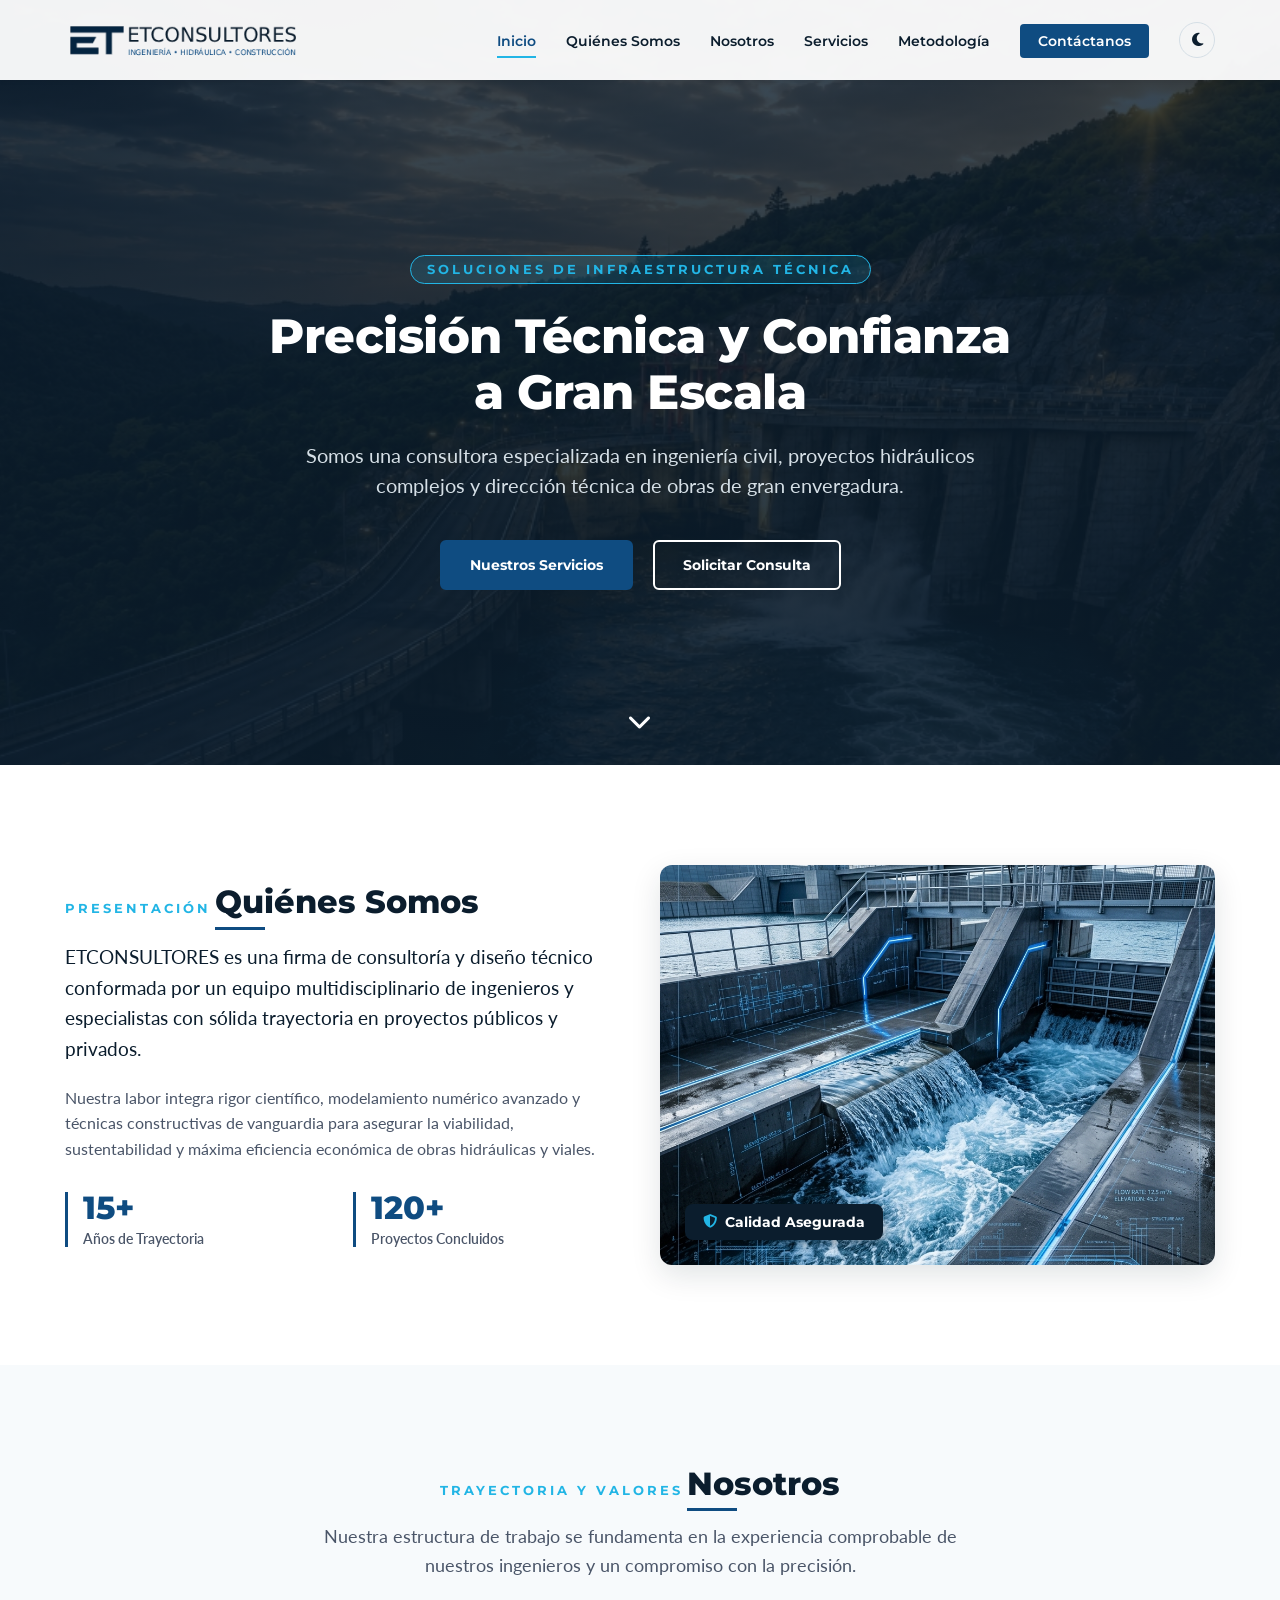
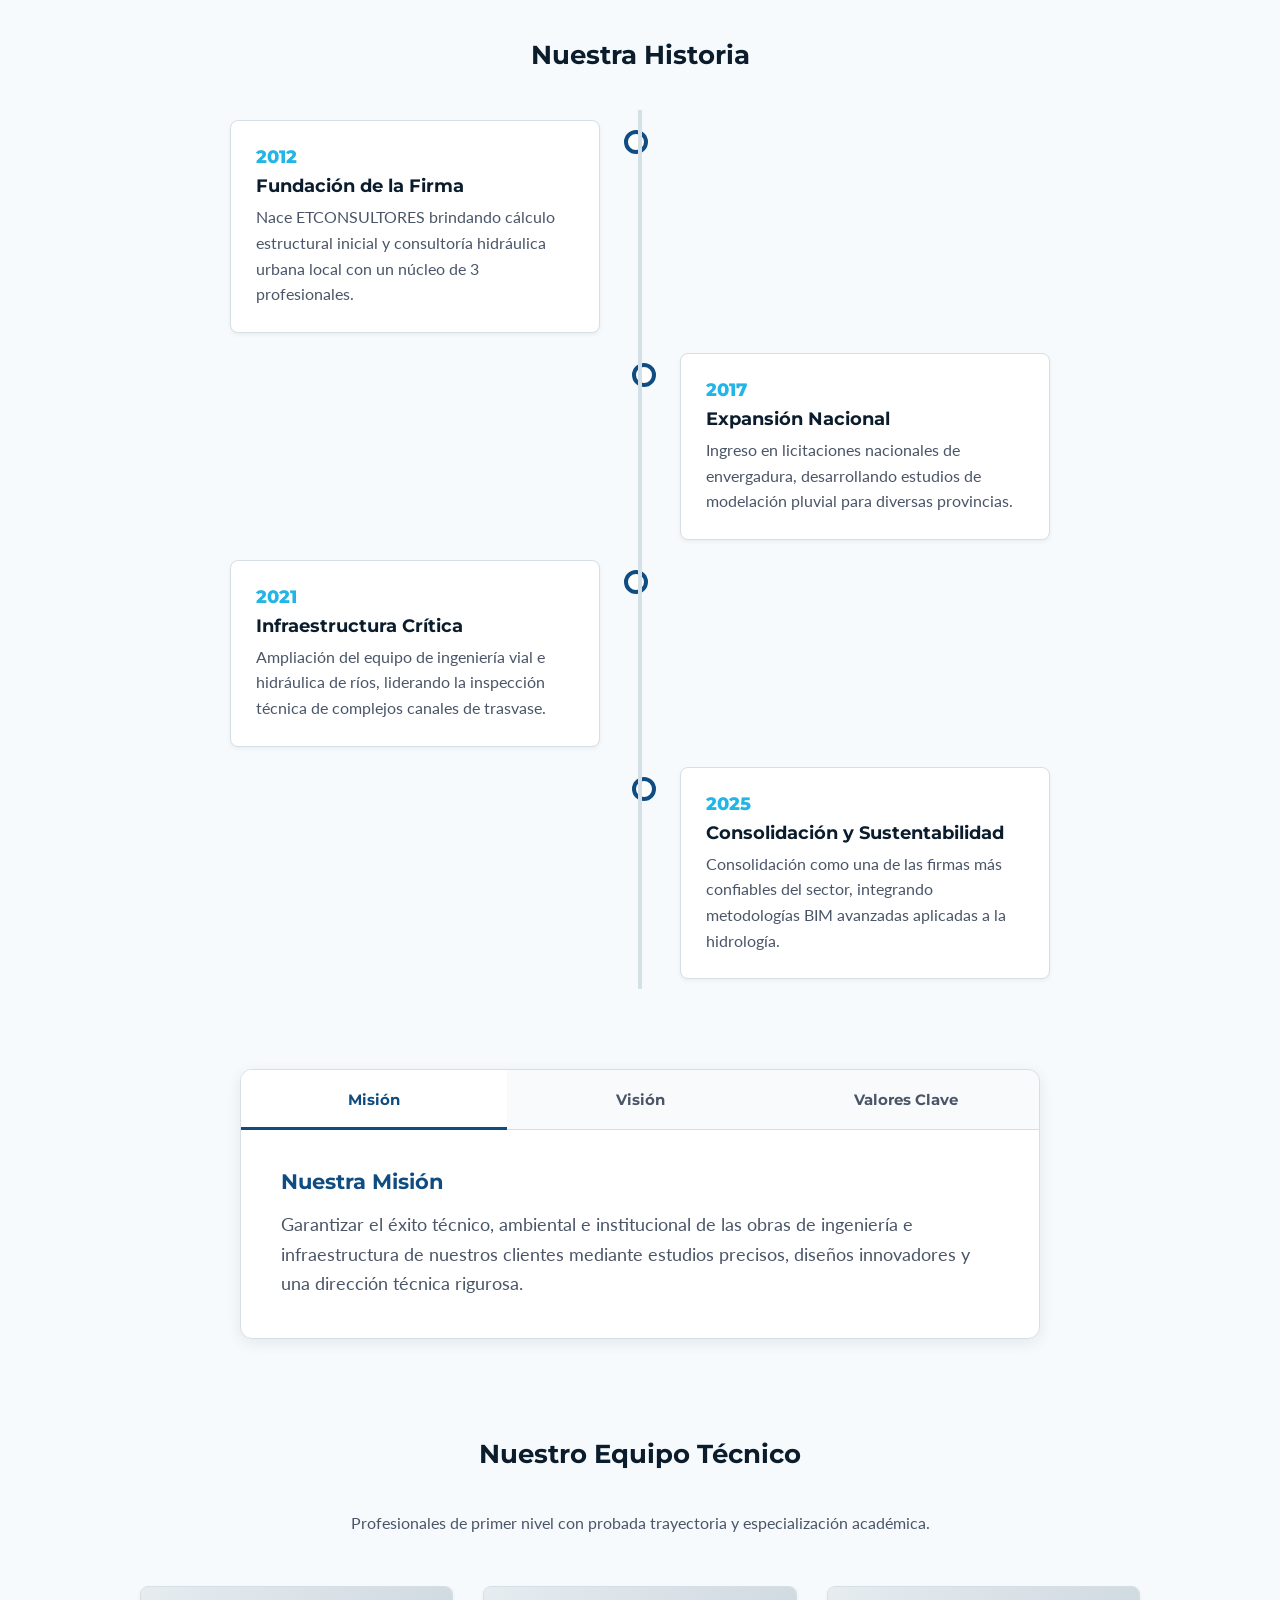
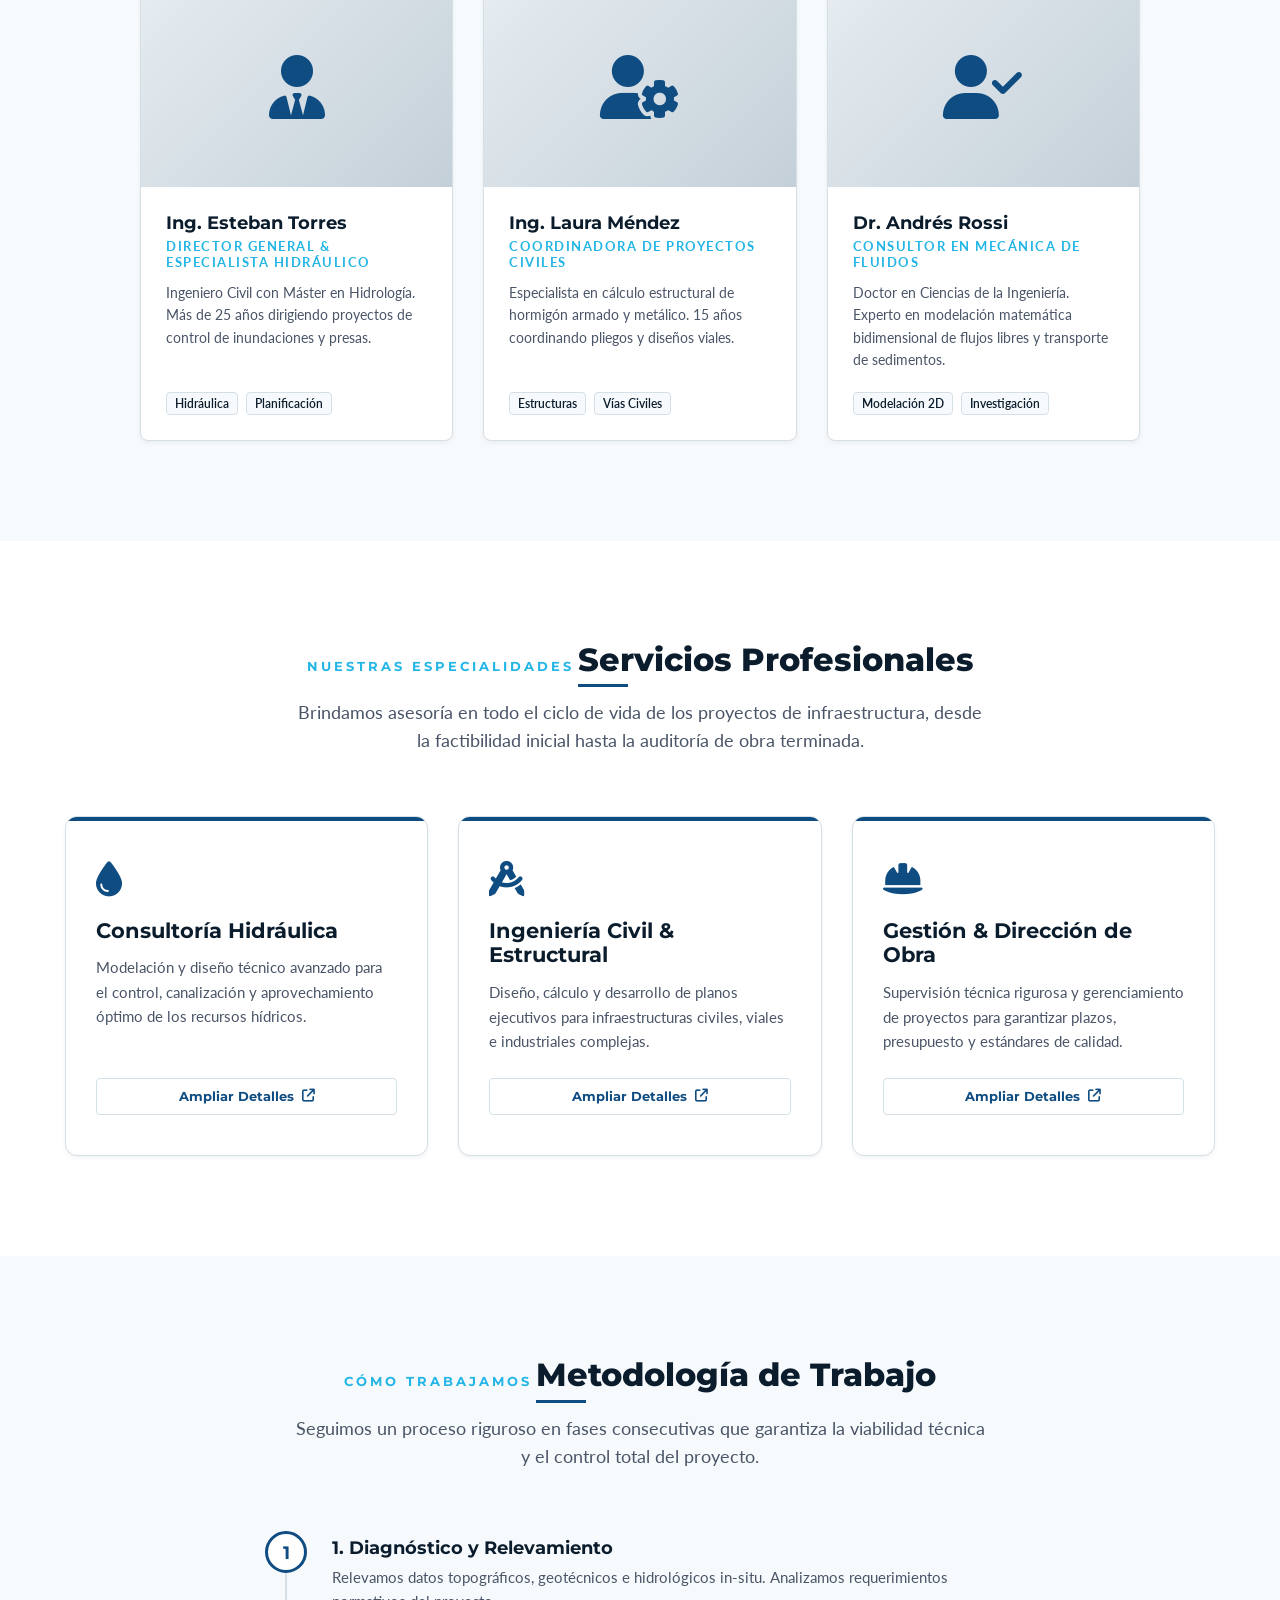
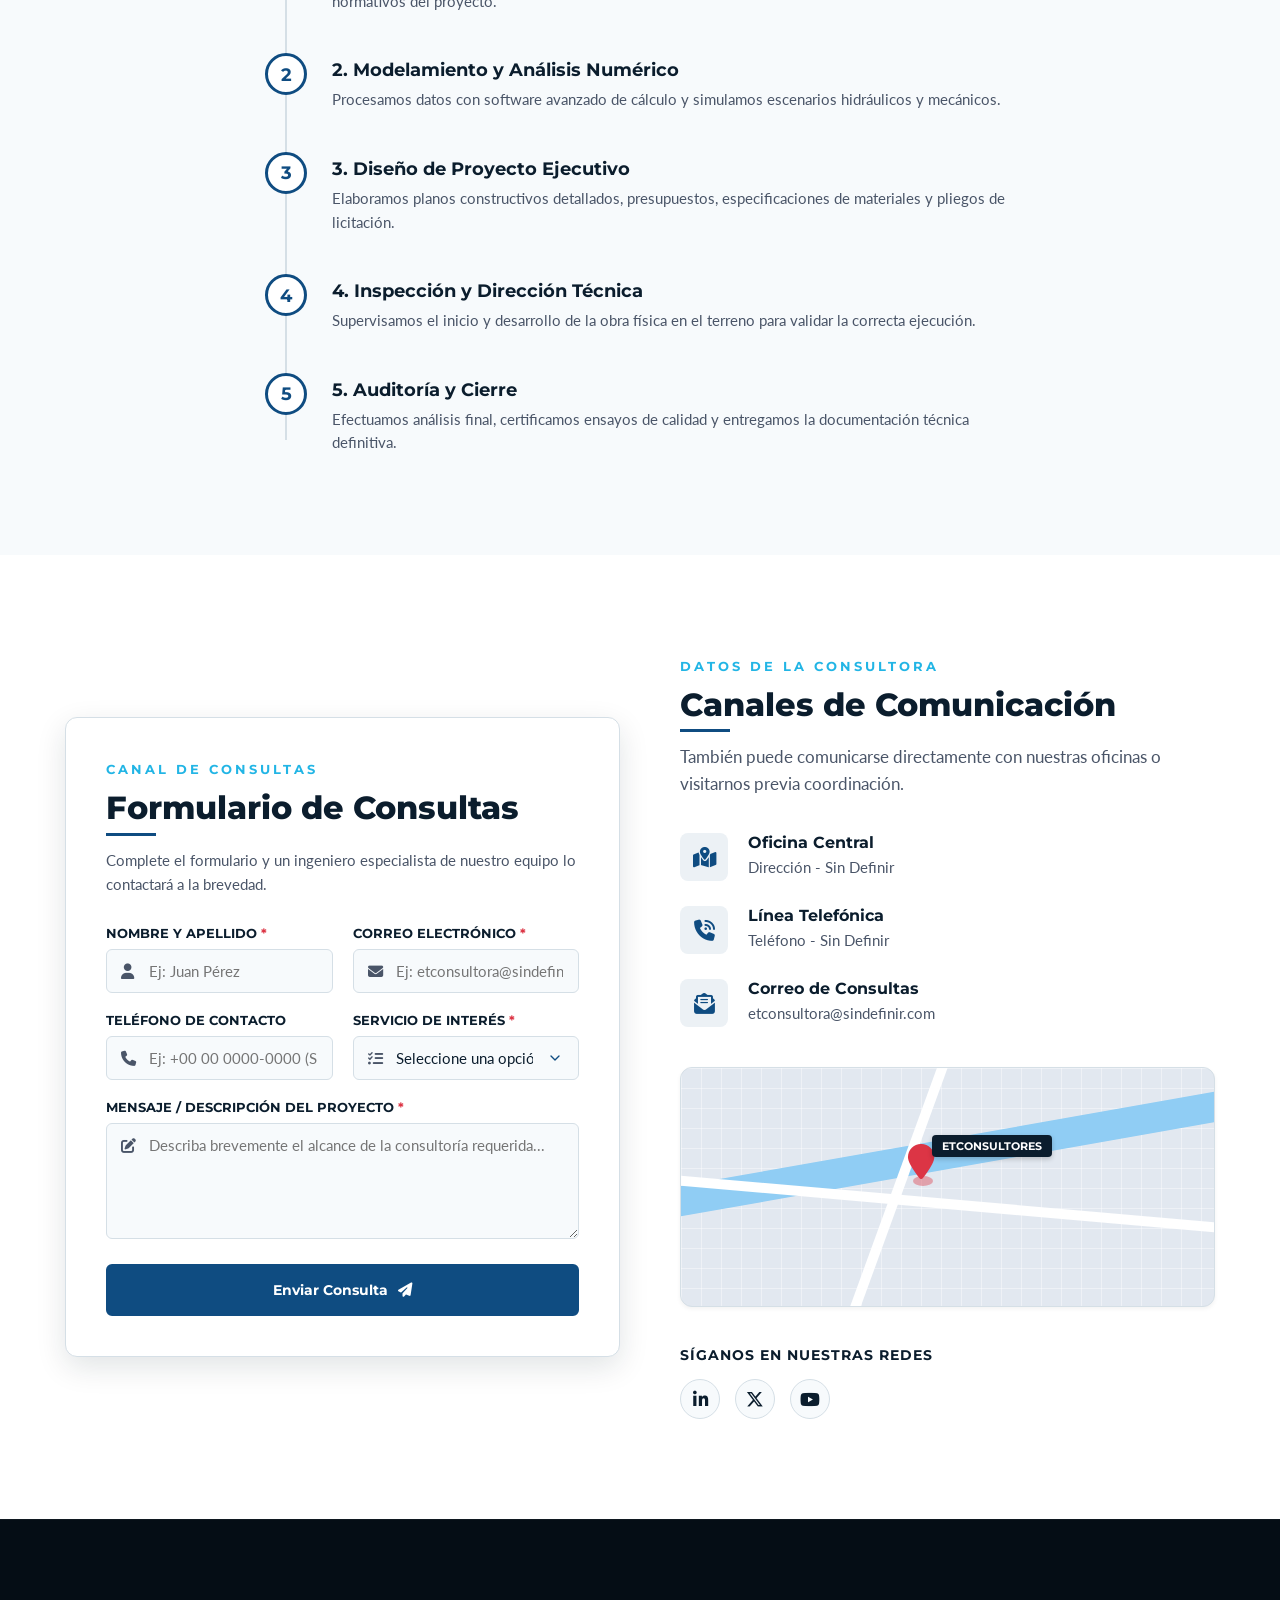
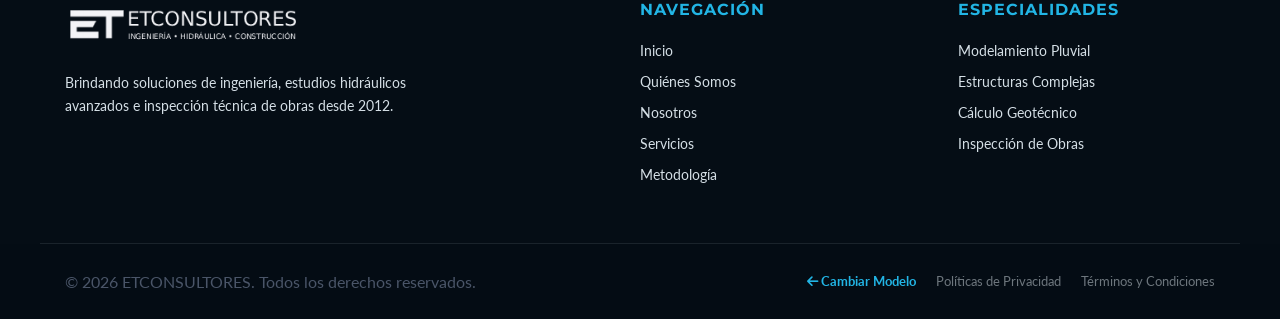
==== commit 57611706: "feat: implement model-a and model-b structures with new assets and styling" ====
--- a/model-a/index.html
+++ b/model-a/index.html
@@ -38,7 +38,7 @@
   <header class="main-header" id="mainHeader">
     <div class="header-container">
       <a href="#inicio" class="logo-link">
-        <img src="../assets/logo-dark.svg" alt="Logo de ETCONSULTORES" class="header-logo" id="headerLogo">
+        <img src="../assets/logo-dark.png" alt="Logo de ETCONSULTORES" class="header-logo" id="headerLogo">
       </a>
       
       <!-- Desktop Navigation -->
@@ -88,7 +88,7 @@
 
   <main>
     <!-- HERO SECTION -->
-    <section id="inicio" class="hero-section" style="background-image: linear-gradient(rgba(11, 29, 45, 0.8), rgba(11, 29, 45, 0.9)), url('../assets/hero-engineering.png');">
+    <section id="inicio" class="hero-section" style="background-image: linear-gradient(rgba(11, 29, 45, 0.8), rgba(11, 29, 45, 0.9)), url('../assets/hero-hydraulic.jpg');">
       <div class="hero-container">
         <div class="hero-badge animate-on-scroll">SOLUCIONES DE INFRAESTRUCTURA TÉCNICA</div>
         <h1 class="hero-title animate-on-scroll">Precisión Técnica y Confianza a Gran Escala</h1>
@@ -609,7 +609,7 @@
   <footer class="main-footer">
     <div class="container footer-grid">
       <div class="footer-brand">
-        <img src="../assets/logo-light.svg" alt="Logo de ETCONSULTORES" class="footer-logo">
+        <img src="../assets/logo-light.png" alt="Logo de ETCONSULTORES" class="footer-logo">
         <p>
           Brindando soluciones de ingeniería, estudios hidráulicos avanzados e inspección técnica de obras desde 2012.
         </p>
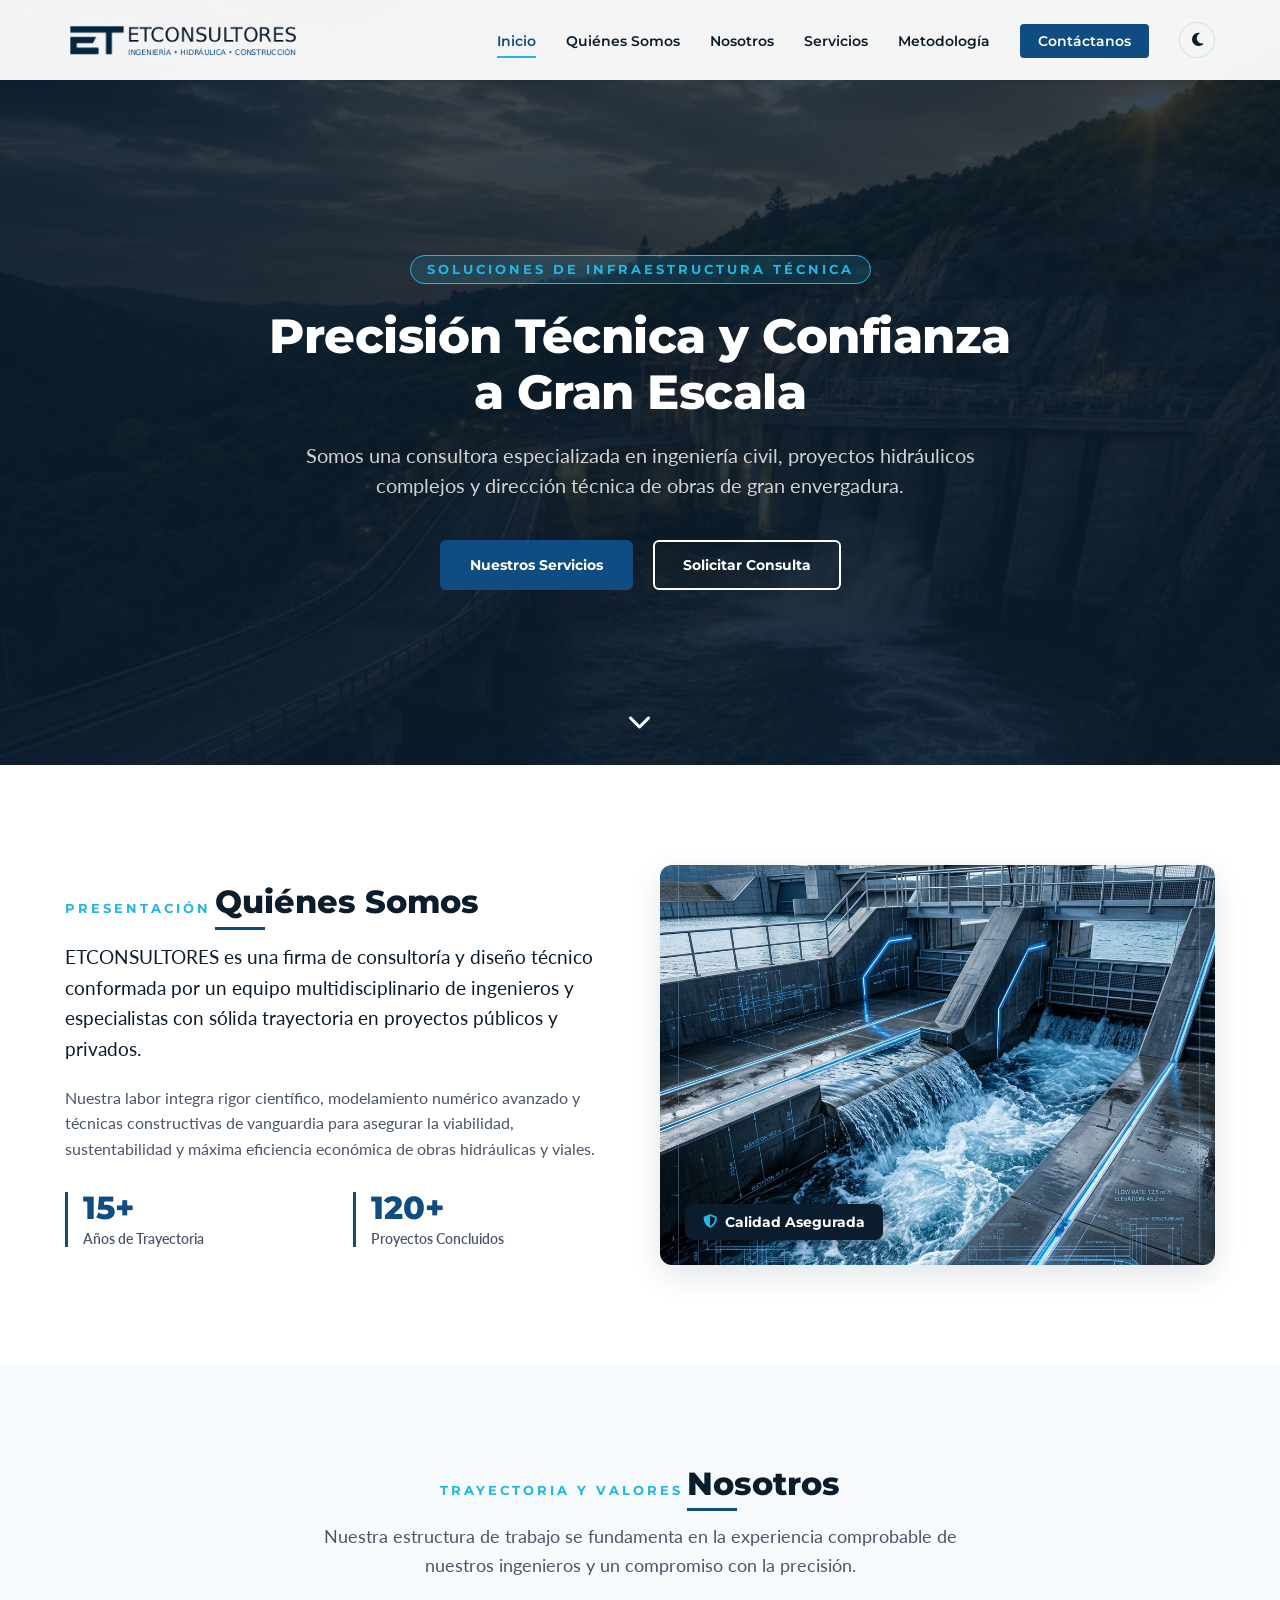
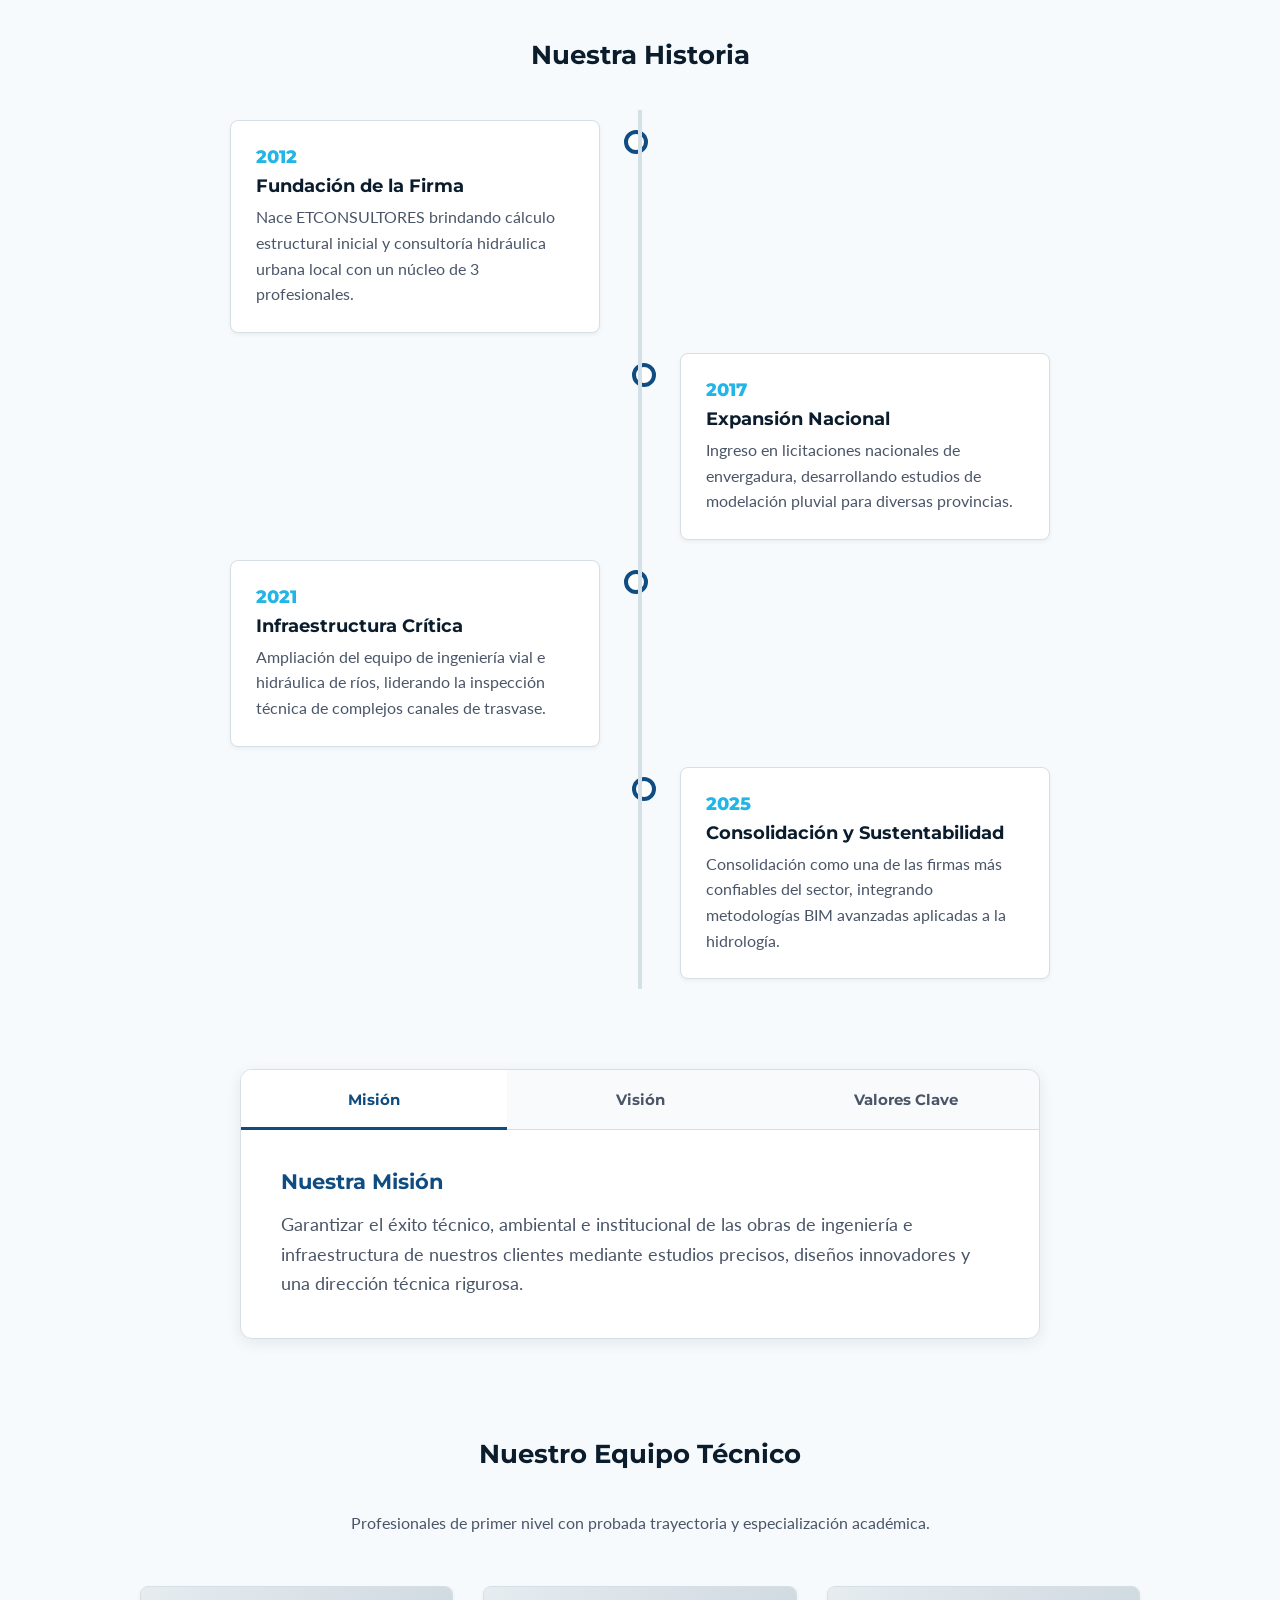
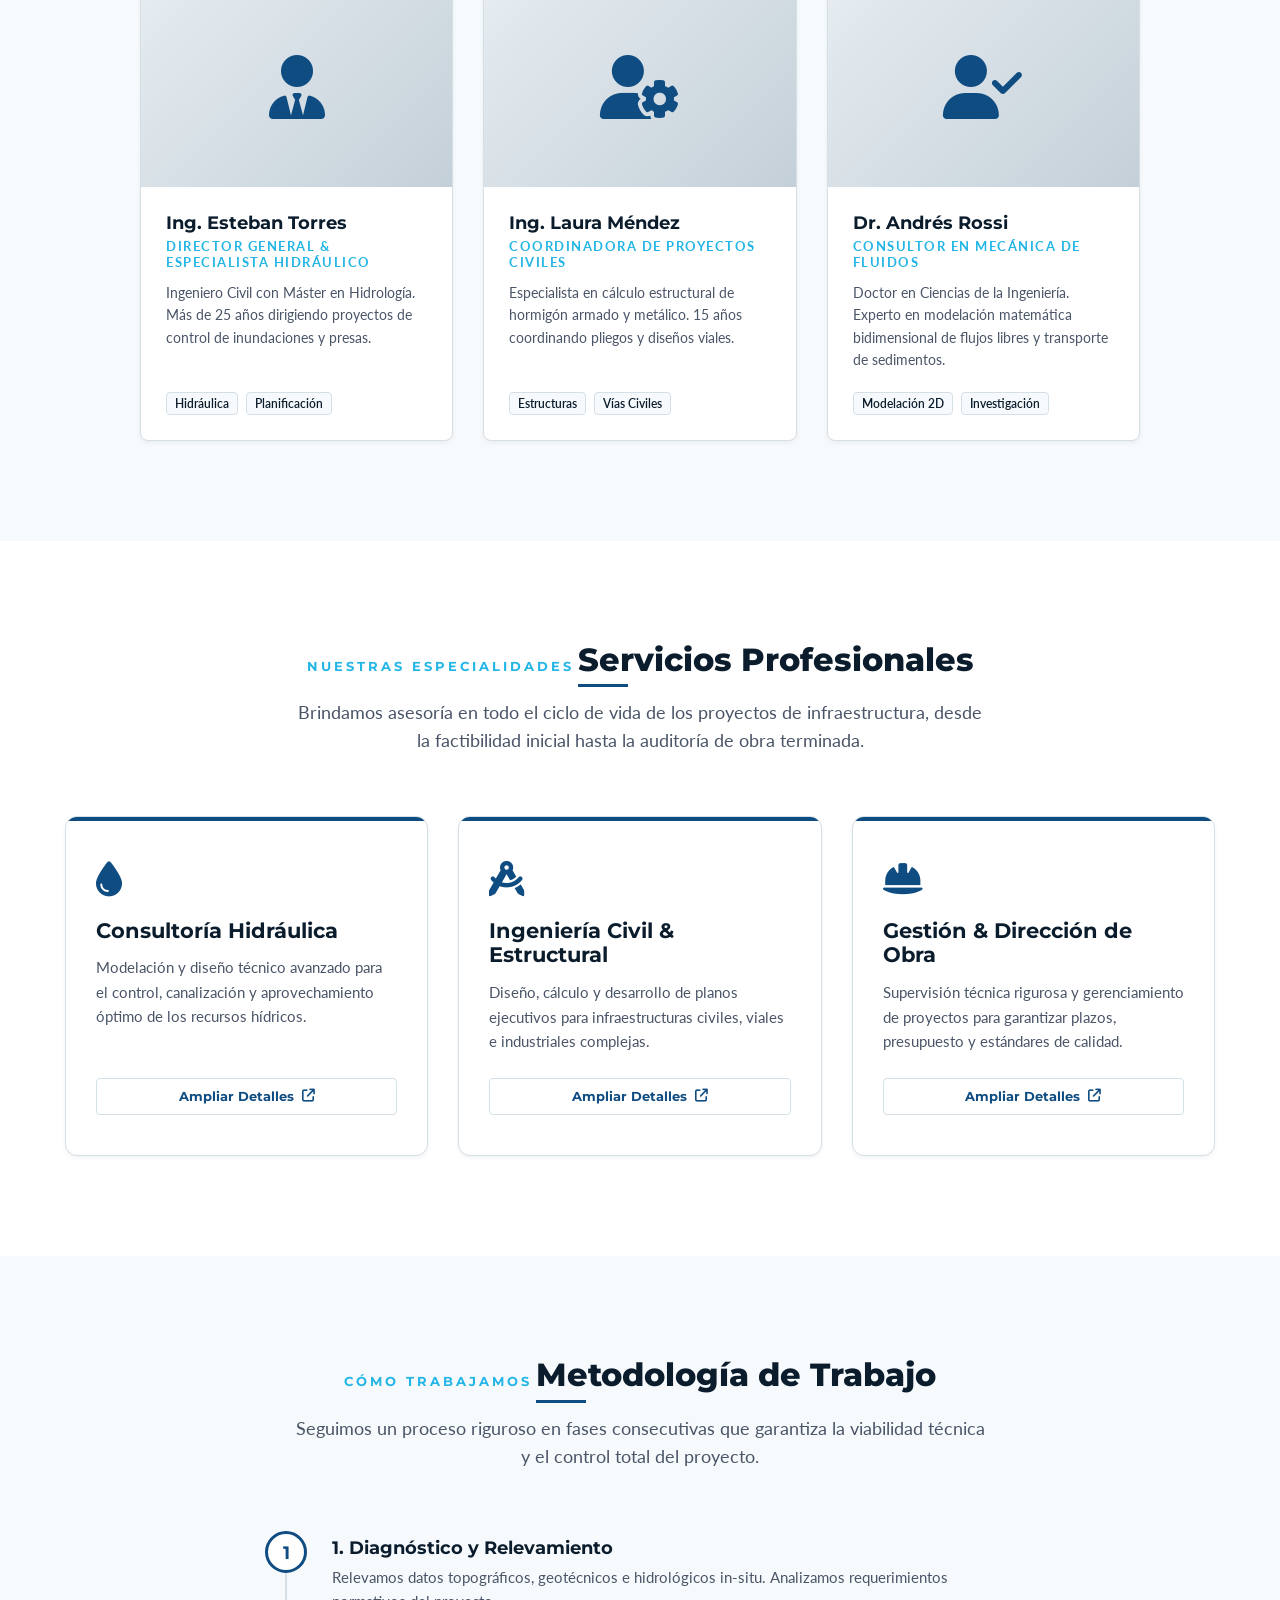
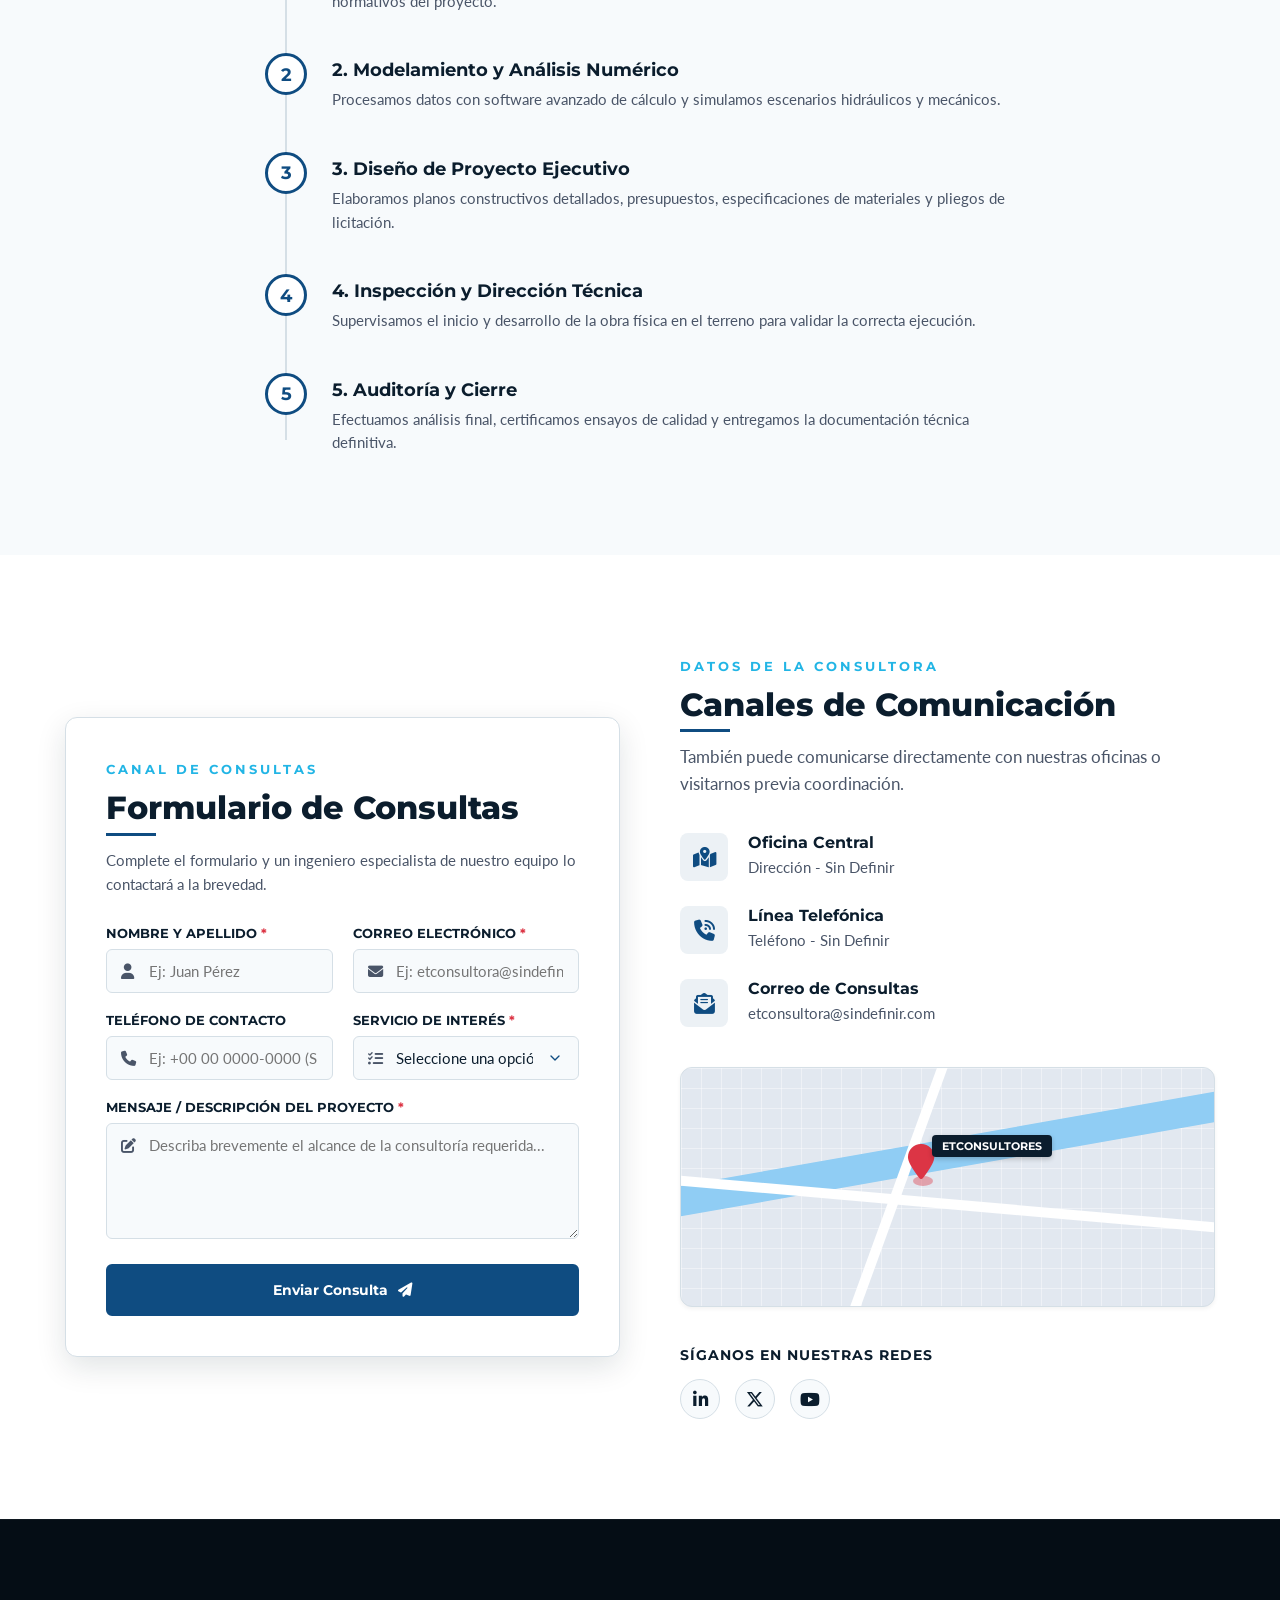
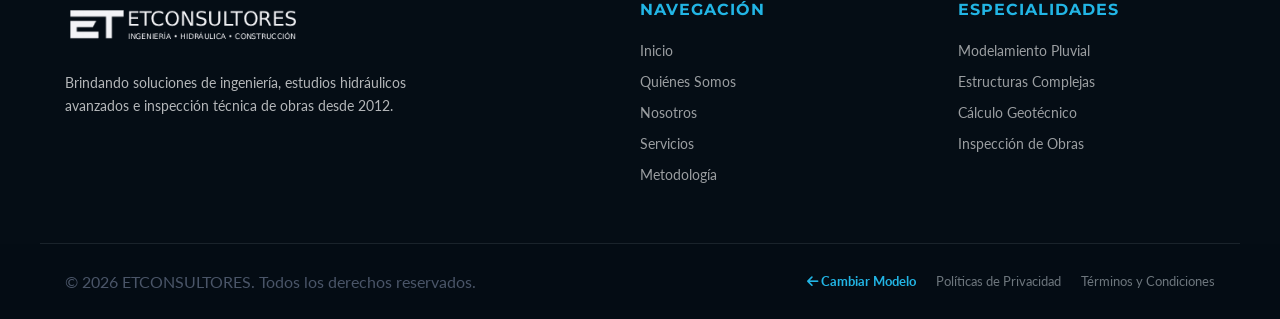
==== commit a878784b: "feat(design): corregir alineacion, legibilidad de modo oscuro, estilos de botones e iconos en modelo" ====
--- a/model-a/index.html
+++ b/model-a/index.html
@@ -15,7 +15,7 @@
   <link href="https://fonts.googleapis.com/css2?family=Lato:ital,wght@0,300;0,400;0,700;1,400&family=Montserrat:wght@400;600;700;800&display=swap" rel="stylesheet">
   
   <!-- FontAwesome stable for icons -->
-  <link rel="stylesheet" href="https://cdnjs.cloudflare.com/ajax/libs/font-awesome/6.4.0/css/all.min.css">
+  <link rel="stylesheet" href="https://cdnjs.cloudflare.com/ajax/libs/font-awesome/6.5.2/css/all.min.css">
   
   <!-- Custom Styles -->
   <link rel="stylesheet" href="styles.css">
--- a/model-a/styles.css
+++ b/model-a/styles.css
@@ -543,7 +543,7 @@
 
 .hero-subtitle {
   font-size: 1.25rem;
-  color: var(--color-gray-light);
+  color: rgba(255, 255, 255, 0.8);
   margin-bottom: 40px;
   line-height: 1.5;
 }
@@ -717,7 +717,6 @@
   position: absolute;
   width: 16px;
   height: 16px;
-  right: -8px;
   background-color: var(--color-white);
   border: 4px solid var(--color-medium);
   top: 20px;
@@ -730,8 +729,14 @@
   border-color: var(--color-light-blue);
 }
 
+.timeline-item.left::after {
+  right: -8px;
+  left: auto;
+}
+
 .timeline-item.right::after {
   left: -8px;
+  right: auto;
 }
 
 .timeline-content {
@@ -1763,7 +1768,7 @@
 }
 
 .footer-brand p {
-  color: var(--color-gray-light);
+  color: rgba(255, 255, 255, 0.7);
   font-size: 0.9rem;
   max-width: 380px;
 }
@@ -1788,7 +1793,7 @@
 
 .footer-links ul li a,
 .footer-specialties ul li a {
-  color: var(--color-gray-light);
+  color: rgba(255, 255, 255, 0.6);
   text-decoration: none;
   font-size: 0.9rem;
   transition: var(--transition-smooth);
